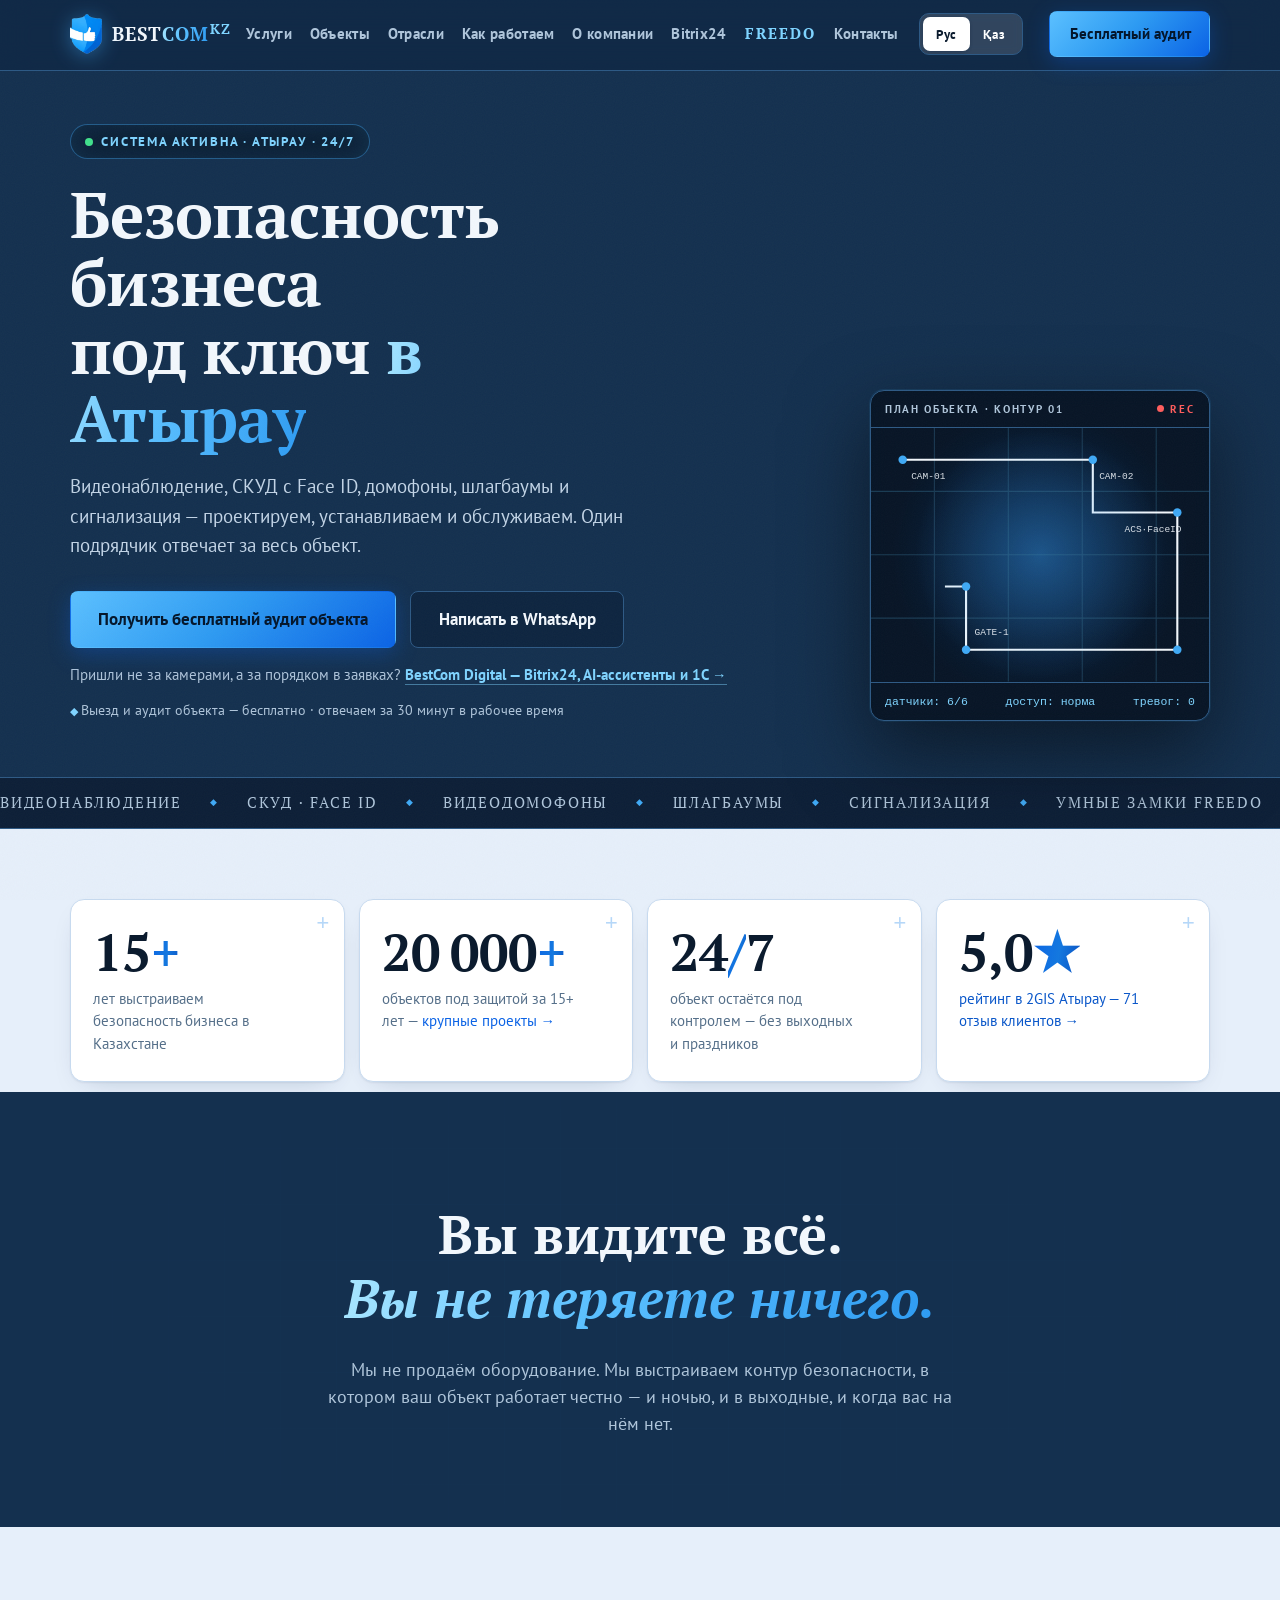
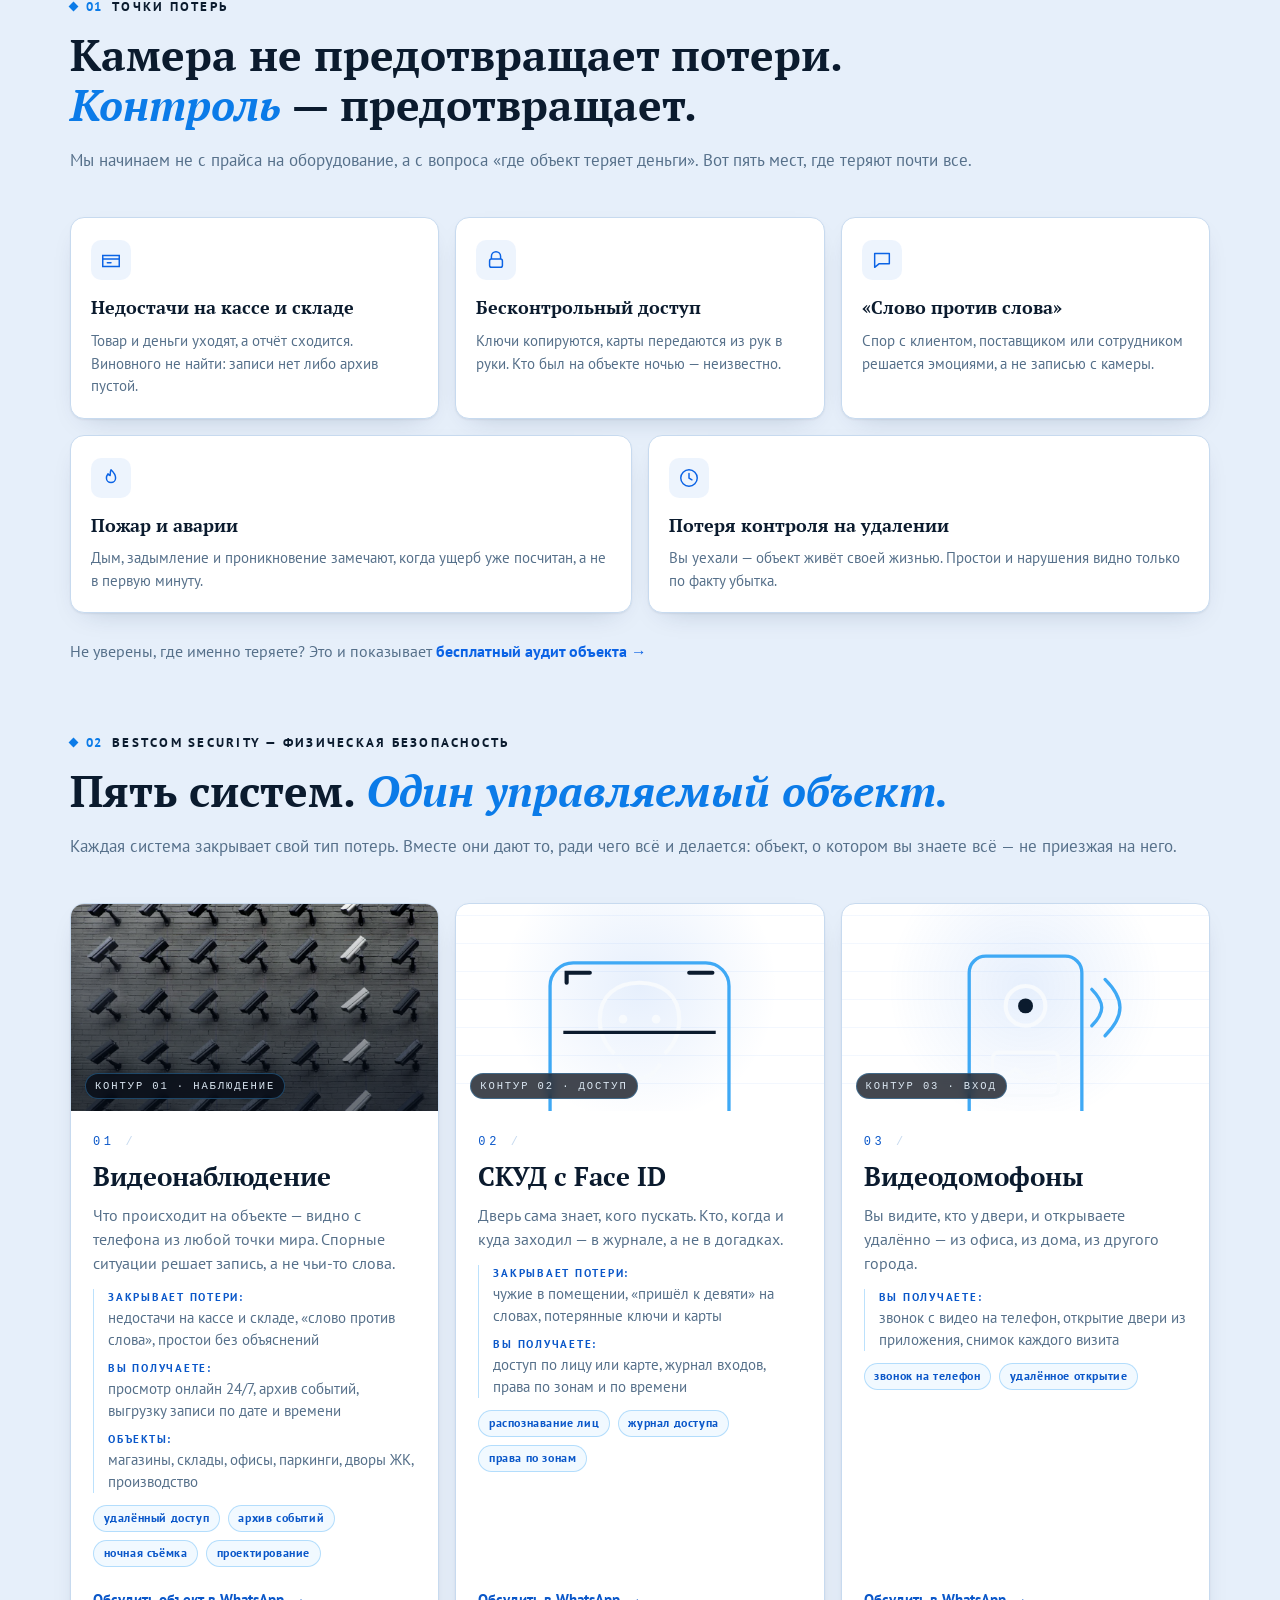
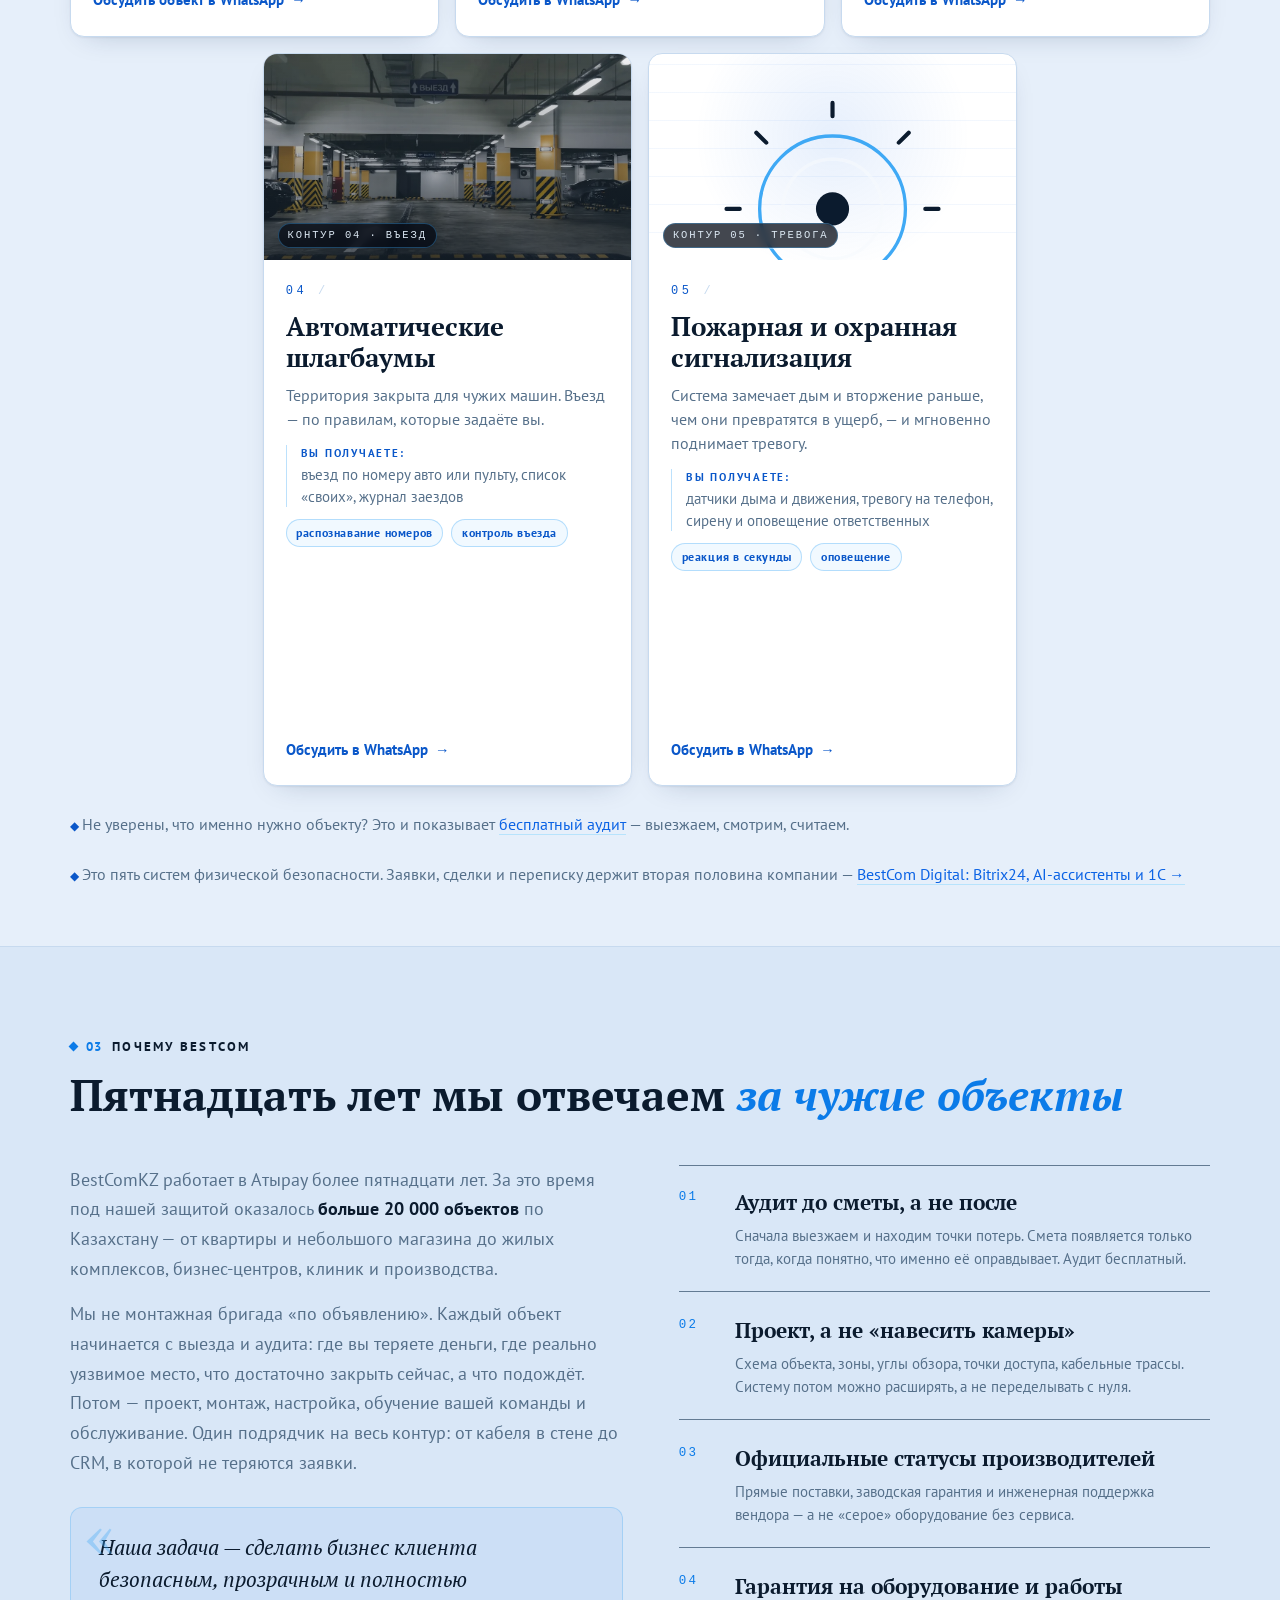
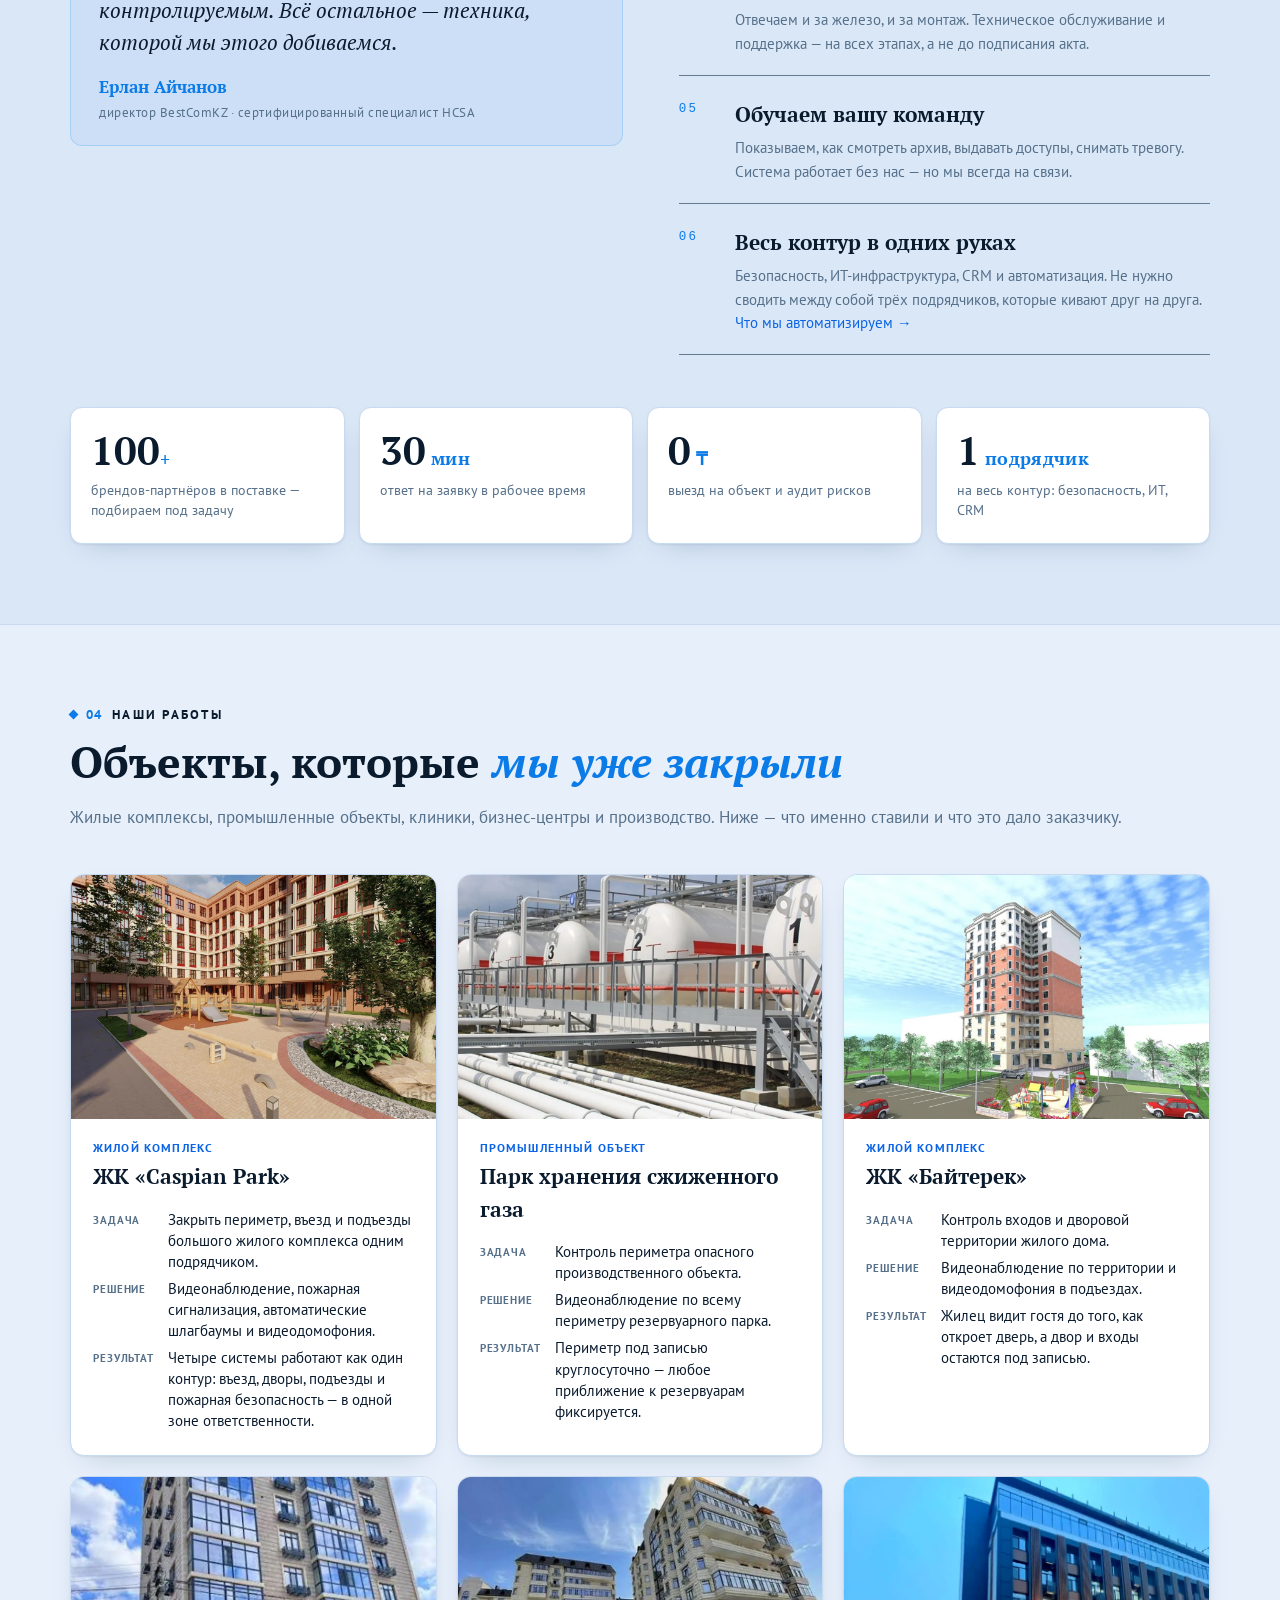
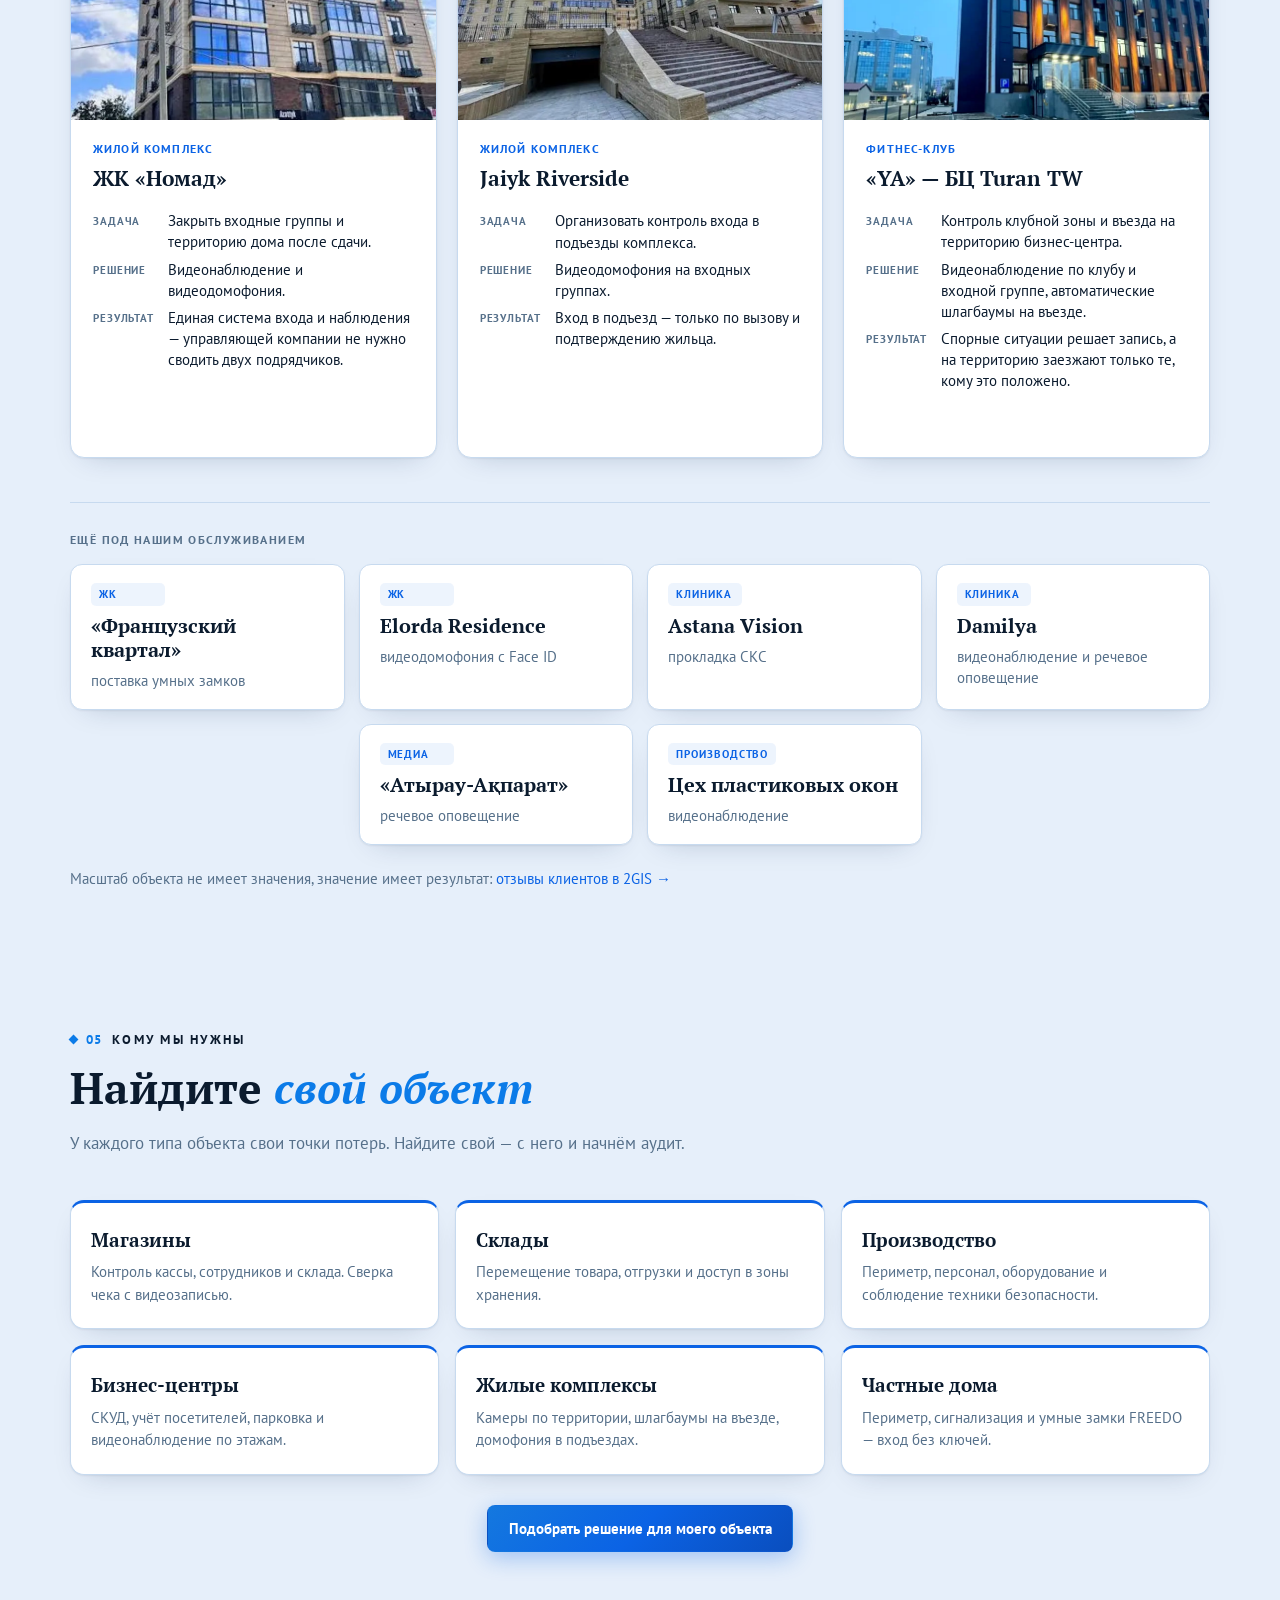
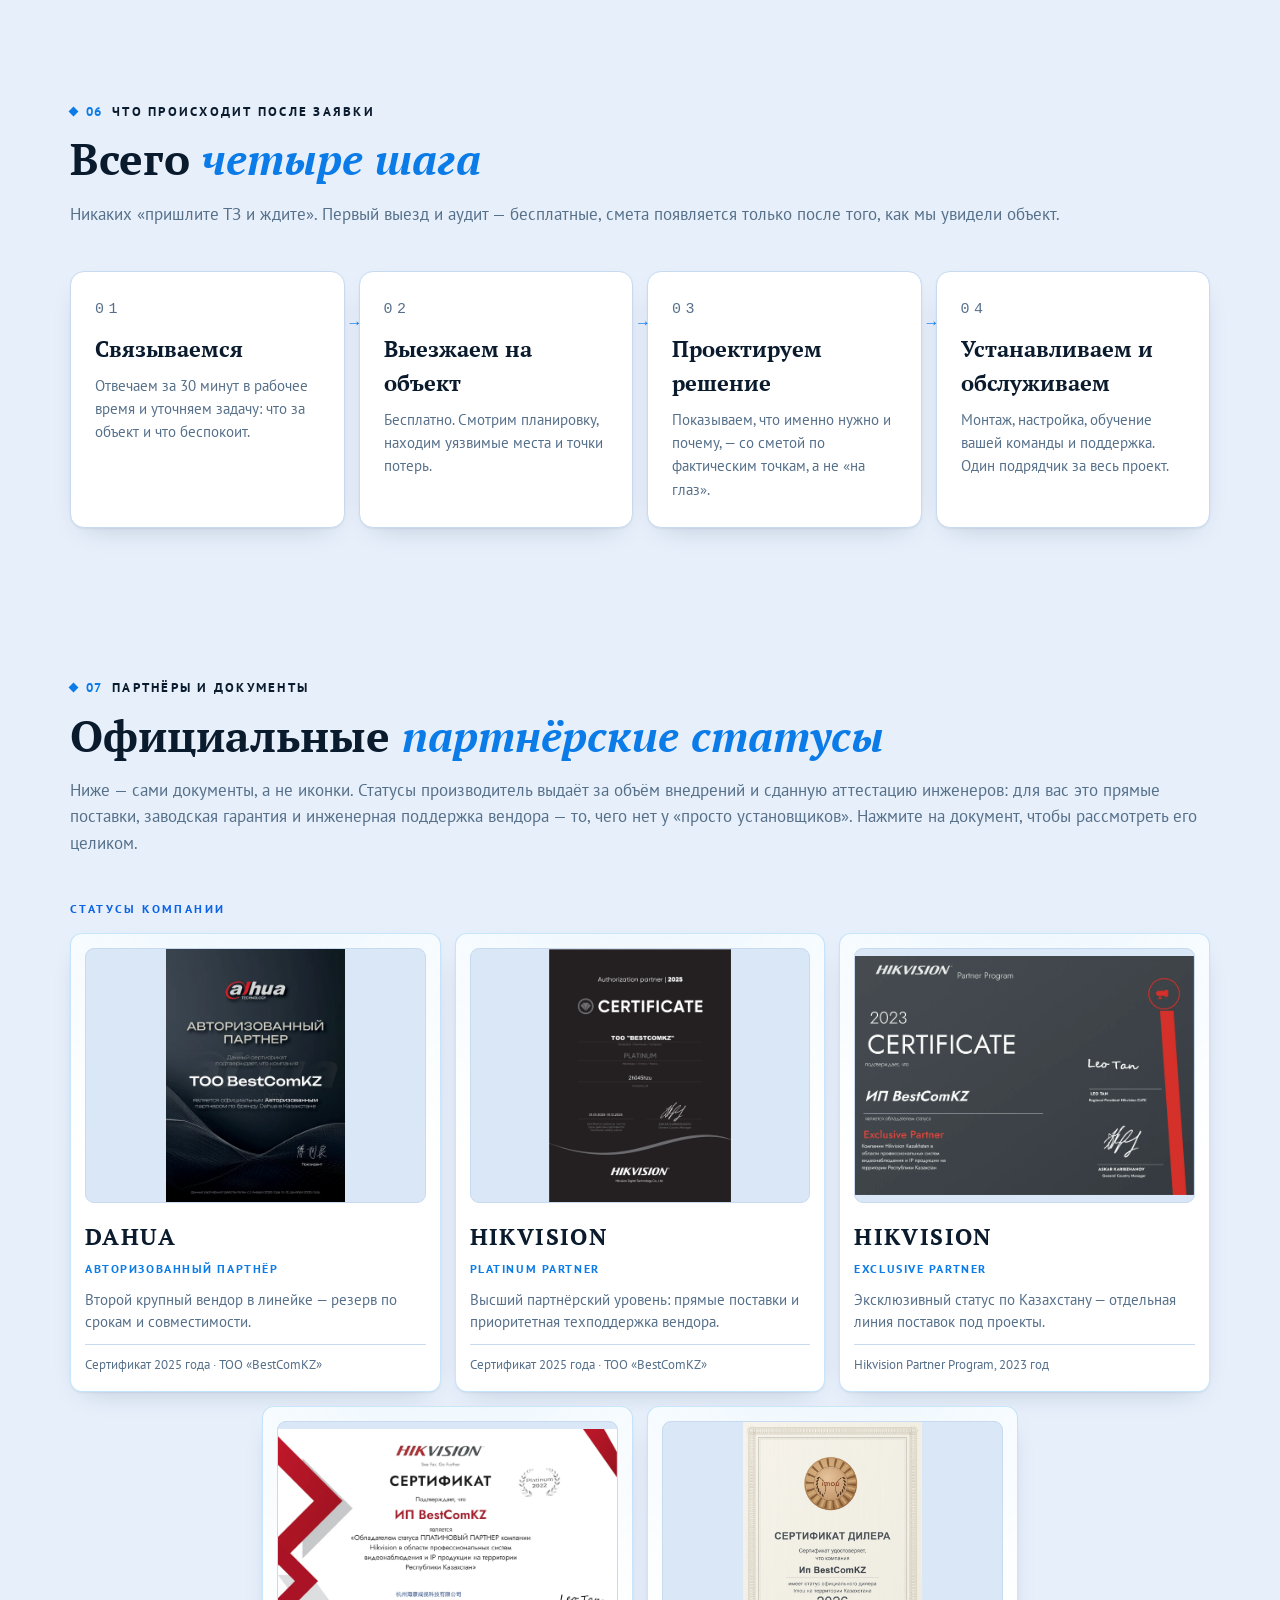
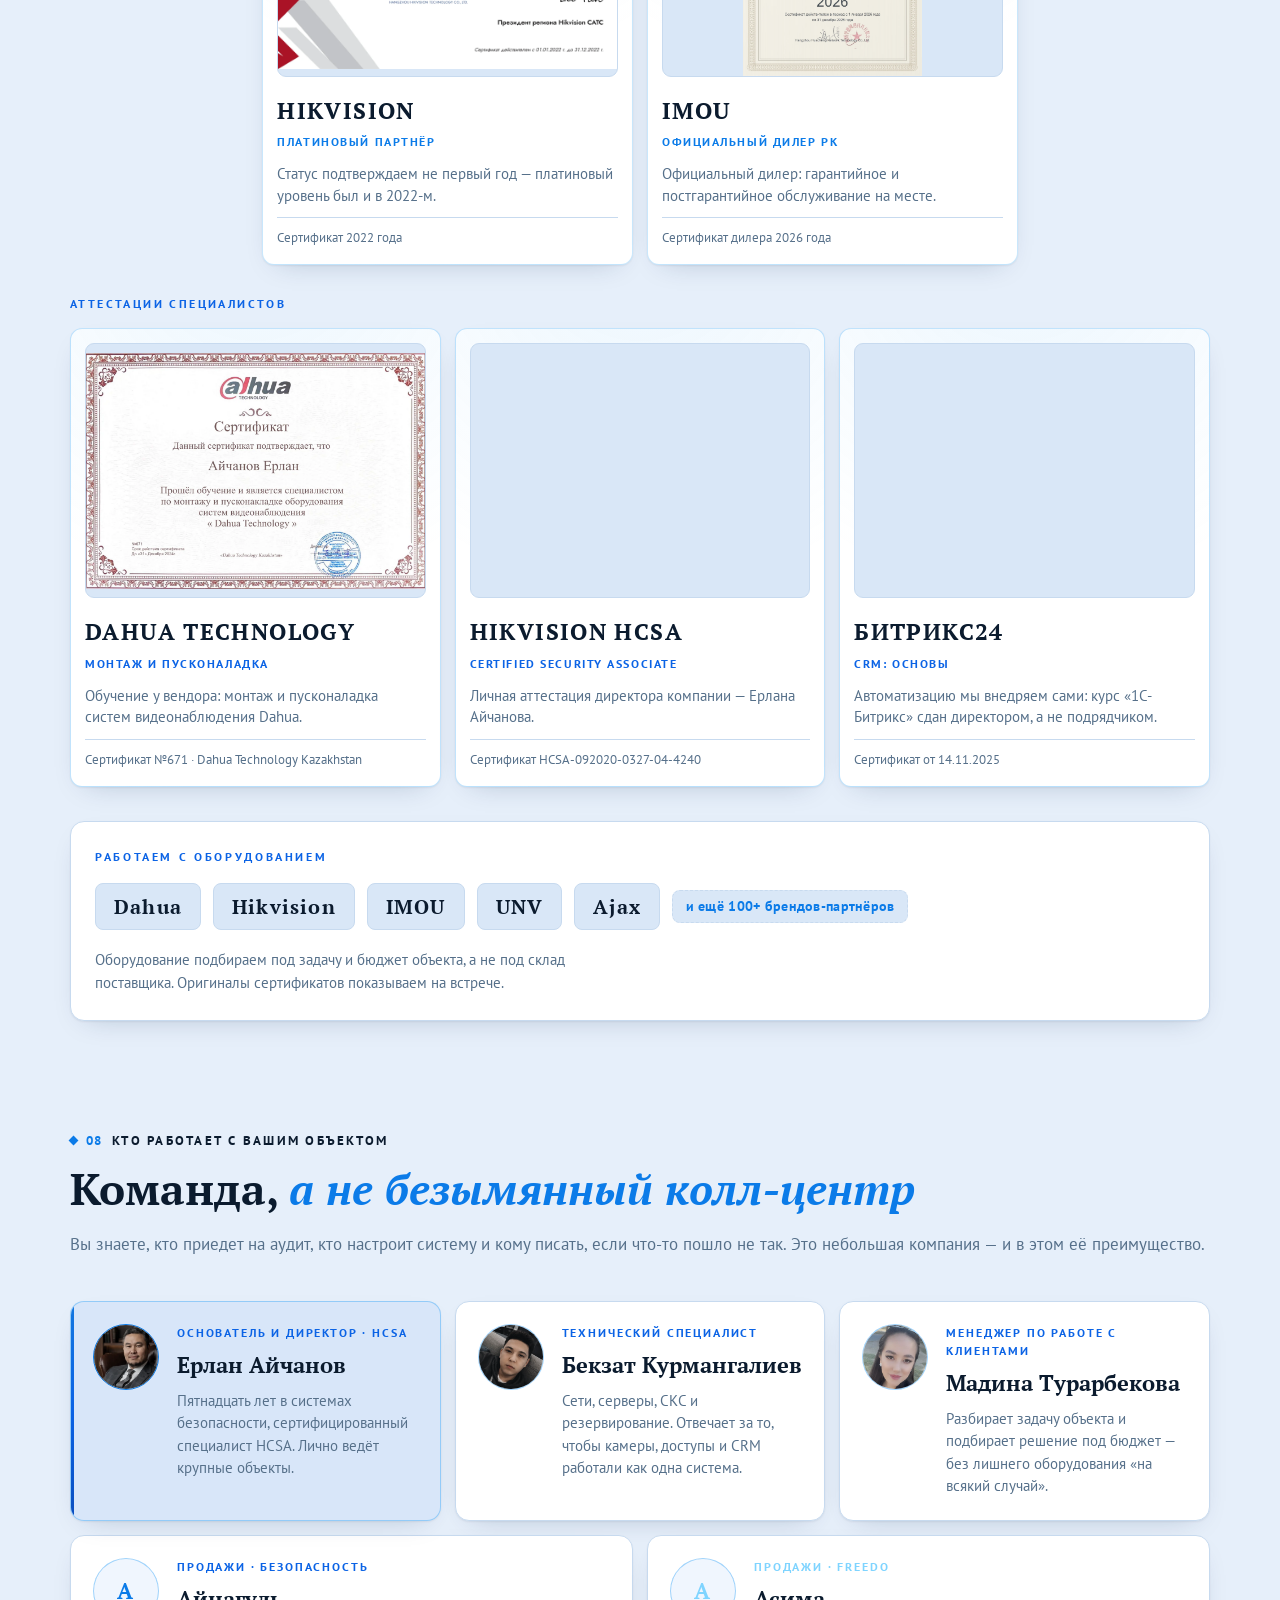
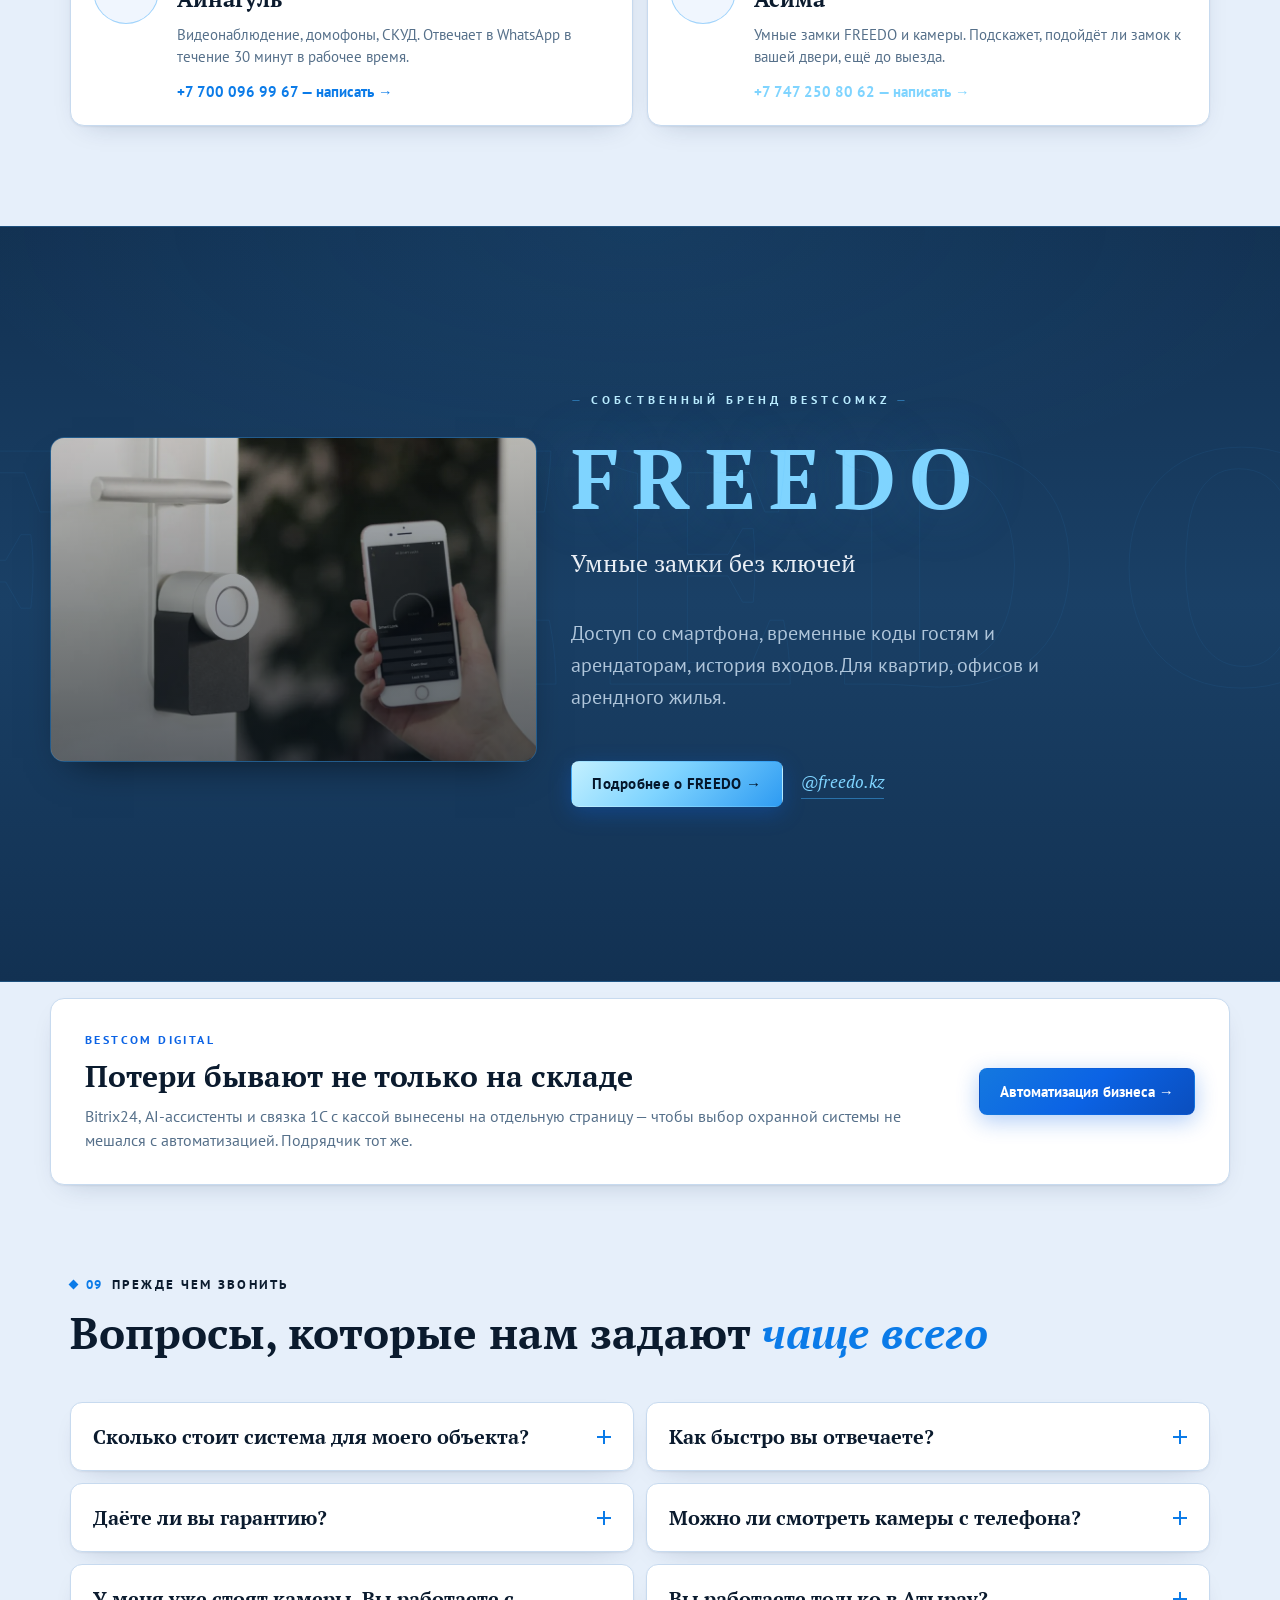
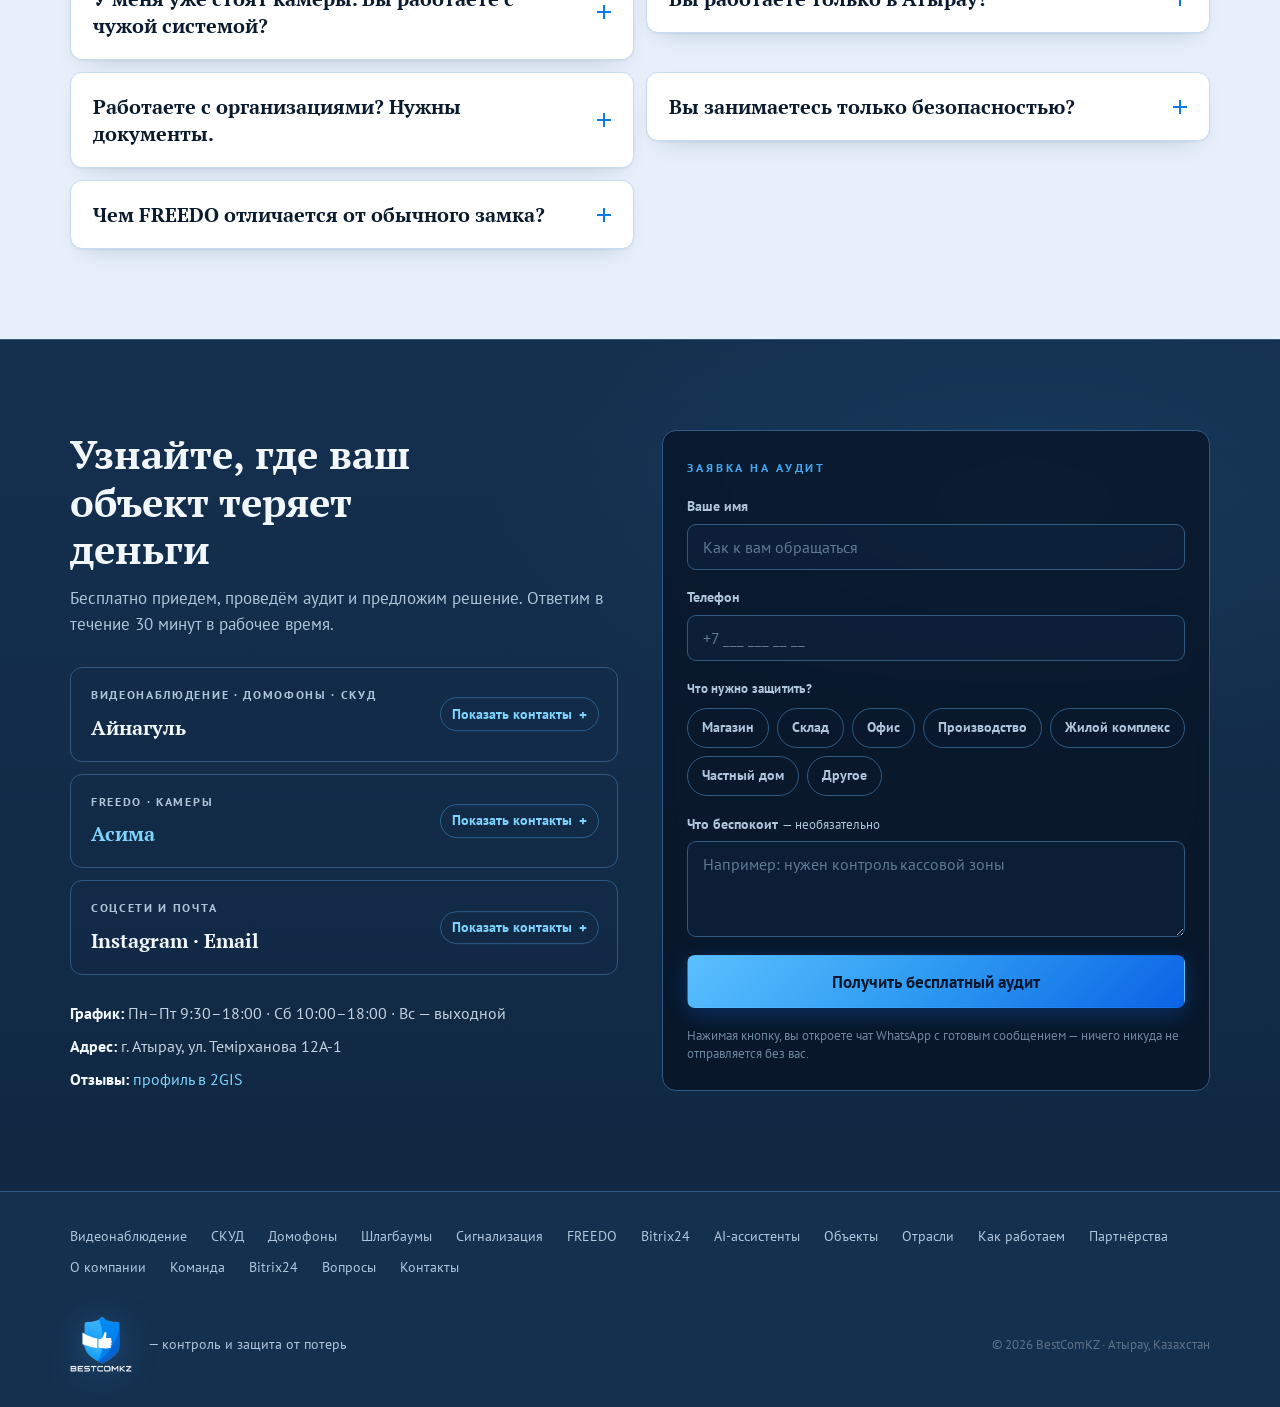
==== index.html @ b2ca424f "Сертификаты: на лэндинге пересобранные документы вместо фотографий Четыре сертификата, снятых в рамк" ====
<!DOCTYPE html>
<html lang="ru">
<head>
  <meta charset="UTF-8">
  <meta name="viewport" content="width=device-width, initial-scale=1.0">
  <title>BestComKZ — контроль и защита от потерь | Охранные системы в Атырау</title>
  <meta name="description" content="Безопасность бизнеса под ключ в Атырау: видеонаблюдение, СКУД с Face ID, домофоны, шлагбаумы, сигнализация и автоматизация. Проектируем, устанавливаем и обслуживаем. Бесплатный выезд и аудит объекта — отвечаем за 30 минут.">
  <link rel="canonical" href="https://www.bestcom.kz/">
  <meta name="theme-color" content="#060F1C" media="(prefers-color-scheme: dark)">
  <meta name="theme-color" content="#F4F7FB">

  <meta property="og:type" content="website">
  <meta property="og:locale" content="ru_RU">
  <meta property="og:site_name" content="BestComKZ">
  <meta property="og:title" content="BestComKZ — контроль и защита от потерь">
  <meta property="og:description" content="Охранные системы и автоматизация в Атырау. 15+ лет, 20 000+ объектов по Казахстану. Бесплатный аудит безопасности объекта.">
  <meta property="og:url" content="https://www.bestcom.kz/">
  <meta property="og:image" content="https://www.bestcom.kz/assets/og-image.jpg">
  <meta name="twitter:card" content="summary_large_image">
  <meta name="twitter:title" content="BestComKZ — контроль и защита от потерь">
  <meta name="twitter:description" content="Охранные системы и автоматизация в Атырау. 15+ лет, 20 000+ объектов по Казахстану.">
  <meta name="twitter:image" content="https://www.bestcom.kz/assets/og-image.jpg">

  <link rel="icon" href="assets/favicon.ico" sizes="48x48">
  <link rel="icon" type="image/png" href="assets/favicon-32.png" sizes="32x32">
  <link rel="apple-touch-icon" href="assets/apple-touch-icon.png">

  <link rel="preconnect" href="https://fonts.googleapis.com">
  <link rel="preconnect" href="https://fonts.gstatic.com" crossorigin>
  <link href="https://fonts.googleapis.com/css2?family=PT+Serif:ital,wght@0,400;0,700;1,400&family=PT+Sans:wght@400;700&display=swap" rel="stylesheet">

  <link rel="stylesheet" href="styles.css?v=20260826-13">

  <script type="application/ld+json">
  {
    "@context": "https://schema.org",
    "@type": "LocalBusiness",
    "name": "BestComKZ",
    "description": "Охранные системы и автоматизация бизнеса: видеонаблюдение, СКУД с Face ID, видеодомофоны, шлагбаумы, сигнализация, умные замки FREEDO, Bitrix24, AI-ассистенты.",
    "url": "https://www.bestcom.kz/",
    "email": "info@bestcom.kz",
    "telephone": "+77000969967",
    "areaServed": { "@type": "Country", "name": "Казахстан" },
    "founder": { "@type": "Person", "name": "Ерлан Айчанов", "jobTitle": "Директор" },
    "image": "https://www.bestcom.kz/assets/og-image.jpg",
    "address": {
      "@type": "PostalAddress",
      "addressLocality": "Атырау",
      "streetAddress": "ул. Темірханова 12А-1",
      "addressCountry": "KZ"
    },
    "openingHoursSpecification": [
      { "@type": "OpeningHoursSpecification", "dayOfWeek": ["Monday","Tuesday","Wednesday","Thursday","Friday"], "opens": "09:30", "closes": "18:00" },
      { "@type": "OpeningHoursSpecification", "dayOfWeek": "Saturday", "opens": "10:00", "closes": "18:00" }
    ],
    "sameAs": [
      "https://www.instagram.com/atyrau_bestcomkz",
      "https://2gis.kz/atyrau/geo/70000001051373711"
    ]
  }
  </script>

  <script type="application/ld+json">
  {
    "@context": "https://schema.org",
    "@type": "FAQPage",
    "mainEntity": [
      { "@type": "Question", "name": "Сколько стоит система для моего объекта?",
        "acceptedAnswer": { "@type": "Answer", "text": "Цена зависит от площади, количества точек и того, есть ли кабельные трассы. Мы начинаем с бесплатного аудита: смотрим объект и считаем смету по фактическим точкам." } },
      { "@type": "Question", "name": "Как быстро вы отвечаете?",
        "acceptedAnswer": { "@type": "Answer", "text": "В течение 30 минут в рабочее время: Пн–Пт 9:30–18:00, Сб 10:00–18:00. Быстрее всего — в WhatsApp." } },
      { "@type": "Question", "name": "Даёте ли вы гарантию?",
        "acceptedAnswer": { "@type": "Answer", "text": "Да, на оборудование и на монтажные работы. Мы официальный партнёр производителей, поэтому гарантия заводская. После сдачи объекта остаётся техническое обслуживание и поддержка." } },
      { "@type": "Question", "name": "Можно ли смотреть камеры с телефона?",
        "acceptedAnswer": { "@type": "Answer", "text": "Да: приложение на смартфоне, просмотр в реальном времени и доступ к архиву из любой точки мира." } },
      { "@type": "Question", "name": "Вы работаете с уже установленной системой?",
        "acceptedAnswer": { "@type": "Answer", "text": "Да. Часто достаточно добавить недостающие точки, заменить регистратор или настроить удалённый доступ. Аудит показывает, что можно оставить." } },
      { "@type": "Question", "name": "Вы работаете только в Атырау?",
        "acceptedAnswer": { "@type": "Answer", "text": "Офис и база — в Атырау. За 15 лет объектов по Казахстану стало больше 20 000; по другим городам проект обсуждается отдельно." } }
    ]
  }
  </script>
</head>
<body>

<!-- ШАПКА -->
<header class="hdr on-dark" id="hdr">
  <div class="hdr__in">
    <a class="brand" href="#top" aria-label="BestComKZ — на главную">
      <!-- Фирменный знак клиента (щит с большим пальцем), вырезан из присланного
           логотипа: белая «рука» сохранена, фон прозрачный. -->
      <img class="brand__mark" src="assets/logo-mark.webp" alt="" width="451" height="560" fetchpriority="high" decoding="async">
      <span class="brand__text">BEST<b>COM</b><i>KZ</i></span>
    </a>
    <nav class="nav" id="nav" aria-label="Основная навигация">
      <a href="#videonablyudenie" data-i="t001">Услуги</a>
      <a href="#obekty" data-i="t002">Объекты</a>
      <a href="#otrasli" data-i="n080">Отрасли</a>
      <a href="#kak-rabotaem" data-i="n081">Как работаем</a>
      <a href="#o-kompanii" data-i="t003">О компании</a>
      <a href="bitrix24.html" data-i="bp06">Bitrix24</a>
      <a href="#freedo" class="nav__freedo" data-i="t005">FREEDO</a>
      <a href="#kontakty" data-i="t006">Контакты</a>
    </nav>
    <div class="lang" role="group" aria-label="Язык сайта / Сайт тілі">
      <button type="button" class="lang__btn is-active" data-lang="ru" lang="ru">Рус</button>
      <button type="button" class="lang__btn" data-lang="kz" lang="kk">Қаз</button>
    </div>
    <a class="btn btn--acc hdr__cta" href="#kontakty" data-cta="audit">
      <span data-i="t000">Бесплатный аудит</span>
    </a>
    <button class="burger" id="burger" data-i-aria="a_menu" aria-label="Открыть меню" aria-expanded="false">
      <span></span><span></span><span></span>
    </button>
  </div>
  <div class="hdr__beam" aria-hidden="true"><i id="beam"></i></div>
</header>

<main id="top">

<!-- HERO -->
<section class="hero on-dark" aria-label="BestComKZ — охранные системы">
  <div class="hero__bg" aria-hidden="true">
    <img src="assets/hero-city.webp" alt="" width="1200" height="800" fetchpriority="high" decoding="async">
    <div class="hero__shade"></div>
    <div class="hero__grid"></div>
  </div>

  <div class="hero__in">
    <div class="hero__copy">
      <p class="chip chip--live rev" data-rev data-i="t007"><i class="dot" aria-hidden="true"></i> Система активна · Атырау · 24/7</p>
      <h1 class="hero__h rev" data-rev data-i="t008">
        <span class="hero__h-l1">Безопасность бизнеса</span>
        <span class="hero__h-l2">под ключ <em>в Атырау</em></span>
      </h1>
      <p class="hero__sub rev" data-rev data-i="t009">Видеонаблюдение, СКУД с Face ID, домофоны, шлагбаумы и сигнализация —
      проектируем, устанавливаем и обслуживаем. Один подрядчик отвечает за весь объект.</p>
      <div class="hero__cta rev" data-rev>
        <a class="btn btn--acc btn--lg" href="#kontakty" data-cta="audit" data-i="t010">Получить бесплатный аудит объекта</a>
        <a class="btn btn--ghost btn--lg" href="https://wa.me/77000969967?text=Здравствуйте! Хочу обсудить безопасность объекта." target="_blank" rel="noopener" data-ch="whatsapp" data-contact="hero" data-i="t011">Написать в WhatsApp</a>
      </div>
      <p class="hero__alt rev" data-rev data-i="bp14">Пришли не за камерами, а за порядком в заявках?
      <a href="bitrix24.html">BestCom Digital — Bitrix24, AI-ассистенты и 1С →</a></p>
      <p class="hero__note rev" data-rev data-i="t012">Выезд и аудит объекта — бесплатно · отвечаем за 30 минут в рабочее время</p>
    </div>

    <!-- HUD: план объекта -->
    <div class="hero__hud rev" data-rev aria-hidden="true">
      <div class="hud">
        <div class="hud__bar"><span data-i="t013">ПЛАН ОБЪЕКТА · КОНТУР 01</span><span class="hud__rec" data-i="t014"><i></i>REC</span></div>
        <svg viewBox="0 0 320 240" class="hud__svg">
          <defs>
            <radialGradient id="sweep" cx="50%" cy="50%" r="50%">
              <stop offset="0%" stop-color="#3FA9F5" stop-opacity=".35"/>
              <stop offset="100%" stop-color="#3FA9F5" stop-opacity="0"/>
            </radialGradient>
          </defs>
          <g stroke="#20455f" stroke-width="1" opacity=".8">
            <path d="M0 60h320M0 120h320M0 180h320M60 0v240M130 0v240M200 0v240M270 0v240" />
          </g>
          <path class="hud__perimeter" d="M30 30h180v50h80v130H90v-60H30Z" fill="none" stroke="currentColor" stroke-width="2" stroke-dasharray="720" />
          <g class="hud__sweepwrap"><circle cx="160" cy="120" r="118" fill="url(#sweep)"/></g>
          <g class="hud__sensors" fill="#3FA9F5">
            <circle cx="30" cy="30" r="4"/><circle cx="210" cy="30" r="4"/>
            <circle cx="290" cy="80" r="4"/><circle cx="290" cy="210" r="4"/>
            <circle cx="90" cy="210" r="4"/><circle cx="90" cy="150" r="4"/>
          </g>
          <g fill="currentColor" font-size="9" font-family="Consolas,monospace" opacity=".9">
            <text x="38" y="48">CAM-01</text><text x="216" y="48">CAM-02</text>
            <text x="240" y="98">ACS·FaceID</text><text x="98" y="196">GATE-1</text>
          </g>
        </svg>
        <div class="hud__foot"><span data-i="t015">датчики: 6/6</span><span data-i="t016">доступ: норма</span><span data-i="t017">тревог: 0</span></div>
      </div>
    </div>
  </div>

  <div class="ticker" aria-hidden="true">
    <div class="ticker__track">
      <span data-i="t018">Видеонаблюдение</span><i>◆</i><span data-i="t019">СКУД · Face ID</span><i>◆</i><span data-i="t020">Видеодомофоны</span><i>◆</i><span data-i="t021">Шлагбаумы</span><i>◆</i><span data-i="t022">Сигнализация</span><i>◆</i><span data-i="t023">Умные замки FREEDO</span><i>◆</i><span data-i="t024">Bitrix24</span><i>◆</i><span data-i="t025">AI-ассистенты</span><i>◆</i>
      <span data-i="t026">Видеонаблюдение</span><i>◆</i><span data-i="t027">СКУД · Face ID</span><i>◆</i><span data-i="t028">Видеодомофоны</span><i>◆</i><span data-i="t029">Шлагбаумы</span><i>◆</i><span data-i="t030">Сигнализация</span><i>◆</i><span data-i="t031">Умные замки FREEDO</span><i>◆</i><span data-i="t032">Bitrix24</span><i>◆</i><span data-i="t033">AI-ассистенты</span><i>◆</i>
    </div>
  </div>
</section>

<!-- ЦИФРЫ -->
<section class="stats" aria-label="BestComKZ в цифрах">
  <div class="wrap stats__grid">
    <div class="stat rev" data-rev>
      <p class="stat__n"><span data-count="15">15</span><b>+</b></p>
      <p class="stat__t" data-i="t034">лет выстраиваем безопасность бизнеса в Казахстане</p>
    </div>
    <div class="stat rev" data-rev>
      <p class="stat__n"><span data-count="20000">20 000</span><b>+</b></p>
      <p class="stat__t" data-i="t035">объектов под защитой за 15+ лет — <a href="#obekty">крупные проекты →</a></p>
    </div>
    <div class="stat rev" data-rev>
      <p class="stat__n">24<b>/</b>7</p>
      <p class="stat__t" data-i="t036">объект остаётся под контролем — без выходных и праздников</p>
    </div>
    <a class="stat stat--link rev" data-rev href="https://2gis.kz/atyrau/geo/70000001051373711" target="_blank" rel="noopener">
      <p class="stat__n">5,0<b>★</b></p>
      <p class="stat__t" data-i="t037">рейтинг в 2GIS Атырау — 71 отзыв клиентов →</p>
    </a>
  </div>
</section>

<!-- МАНИФЕСТ -->
<section class="manifesto on-dark">
  <div class="wrap">
    <p class="manifesto__t rev" data-rev data-i="t038">Вы видите всё.<br>
    <em>Вы не теряете ничего.</em></p>
    <p class="manifesto__s rev" data-rev data-i="t039">Мы не продаём оборудование. Мы выстраиваем контур безопасности,
    в котором ваш объект работает честно — и ночью, и в выходные, и когда вас на нём нет.</p>
  </div>
</section>

<!-- ПРОБЛЕМА: ГДЕ БИЗНЕС ТЕРЯЕТ ДЕНЬГИ -->
<section class="loss" id="poteri" aria-label="Где бизнес теряет деньги">
  <div class="wrap">
    <header class="sechead rev" data-rev>
      <p class="sechead__k"><i class="sechead__n">01</i><span data-i="n001">Точки потерь</span></p>
      <h2 class="sechead__h" data-i="n002">Камера не предотвращает потери.<br><em>Контроль</em> — предотвращает.</h2>
      <p class="sechead__s" data-i="n003">Мы начинаем не с прайса на оборудование, а с вопроса «где объект теряет деньги».
      Вот пять мест, где теряют почти все.</p>
    </header>
    <ul class="loss__grid">
      <li class="loss__i rev" data-rev>
        <span class="loss__ic" aria-hidden="true"><svg viewBox="0 0 24 24"><path d="M3 7h18v12H3z" fill="none" stroke="currentColor" stroke-width="1.6"/><path d="M3 11h18M8 15h4" stroke="currentColor" stroke-width="1.6" stroke-linecap="round"/></svg></span>
        <h3 data-i="n004">Недостачи на кассе и складе</h3>
        <p data-i="n005">Товар и деньги уходят, а отчёт сходится. Виновного не найти: записи нет либо архив пустой.</p>
      </li>
      <li class="loss__i rev" data-rev>
        <span class="loss__ic" aria-hidden="true"><svg viewBox="0 0 24 24"><path d="M7 11V8a5 5 0 0 1 10 0v3" fill="none" stroke="currentColor" stroke-width="1.6"/><rect x="5" y="11" width="14" height="9" rx="2" fill="none" stroke="currentColor" stroke-width="1.6"/></svg></span>
        <h3 data-i="n006">Бесконтрольный доступ</h3>
        <p data-i="n007">Ключи копируются, карты передаются из рук в руки. Кто был на объекте ночью — неизвестно.</p>
      </li>
      <li class="loss__i rev" data-rev>
        <span class="loss__ic" aria-hidden="true"><svg viewBox="0 0 24 24"><path d="M4 5h16v11H9l-5 4z" fill="none" stroke="currentColor" stroke-width="1.6" stroke-linejoin="round"/></svg></span>
        <h3 data-i="n008">«Слово против слова»</h3>
        <p data-i="n009">Спор с клиентом, поставщиком или сотрудником решается эмоциями, а не записью с камеры.</p>
      </li>
      <li class="loss__i rev" data-rev>
        <span class="loss__ic" aria-hidden="true"><svg viewBox="0 0 24 24"><path d="M12 3s5 4.6 5 9a5 5 0 0 1-10 0c0-1.8.9-3.4 1.8-4.6.6 1 1.3 1.6 2.2 1.9C11.3 7.6 11 5.3 12 3Z" fill="none" stroke="currentColor" stroke-width="1.6" stroke-linejoin="round"/></svg></span>
        <h3 data-i="n010">Пожар и аварии</h3>
        <p data-i="n011">Дым, задымление и проникновение замечают, когда ущерб уже посчитан, а не в первую минуту.</p>
      </li>
      <li class="loss__i rev" data-rev>
        <span class="loss__ic" aria-hidden="true"><svg viewBox="0 0 24 24"><circle cx="12" cy="12" r="9" fill="none" stroke="currentColor" stroke-width="1.6"/><path d="M12 7v5l3.2 2" stroke="currentColor" stroke-width="1.6" fill="none" stroke-linecap="round"/></svg></span>
        <h3 data-i="n012">Потеря контроля на удалении</h3>
        <p data-i="n013">Вы уехали — объект живёт своей жизнью. Простои и нарушения видно только по факту убытка.</p>
      </li>
    </ul>
    <p class="loss__cta rev" data-rev data-i="n014">Не уверены, где именно теряете? Это и показывает
    <a href="#kontakty" data-cta="audit">бесплатный аудит объекта →</a></p>
  </div>
</section>

<!-- УСЛУГИ: ФИЗИЧЕСКИЙ КОНТУР -->
<section class="svc" aria-label="Направления">
  <div class="wrap">
    <header class="sechead rev" data-rev>
      <p class="sechead__k"><i class="sechead__n">02</i><span data-i="t040">BestCom Security — физическая безопасность</span></p>
      <h2 class="sechead__h" data-i="t041">Пять систем. <em>Один управляемый объект.</em></h2>
      <p class="sechead__s" data-i="t042">Каждая система закрывает свой тип потерь. Вместе они дают то, ради чего всё и делается:
      объект, о котором вы знаете всё — не приезжая на него.</p>
    </header>

    <div class="svc__grid">

      <!-- 1. Видеонаблюдение -->
      <article class="card card--photo rev" data-rev id="videonablyudenie">
        <figure class="card__media card__media--ph">
          <img src="assets/cam-wall.webp" alt="Видеонаблюдение: камеры на фасаде объекта" data-i-alt="a_cam" width="1000" height="672" loading="lazy" decoding="async">
          <figcaption class="card__badge" data-i="t043">Контур 01 · наблюдение</figcaption>
        </figure>
        <div class="card__body">
          <p class="card__num">01</p>
          <h3 class="card__h" data-i="t044">Видеонаблюдение</h3>
          <p class="card__t" data-i="t045">Что происходит на объекте — видно с телефона из любой точки мира.
          Спорные ситуации решает запись, а не чьи-то слова.</p>
          <ul class="card__spec">
            <li data-i="t046"><b>Закрывает потери:</b> недостачи на кассе и складе, «слово против слова», простои без объяснений</li>
            <li data-i="t047"><b>Вы получаете:</b> просмотр онлайн 24/7, архив событий, выгрузку записи по дате и времени</li>
            <li data-i="t048"><b>Объекты:</b> магазины, склады, офисы, паркинги, дворы ЖК, производство</li>
          </ul>
          <p class="card__tags" data-i="t049"><span>удалённый доступ</span><span>архив событий</span><span>ночная съёмка</span><span>проектирование</span></p>
          <a class="card__cta" href="https://wa.me/77000969967?text=Здравствуйте! Интересует видеонаблюдение для объекта." target="_blank" rel="noopener" data-i="t050">Обсудить объект в WhatsApp</a>
        </div>
      </article>

      <!-- 2. СКУД -->
      <article class="card rev" data-rev id="skud-face-id">
        <figure class="card__media card__media--dev">
          <div class="device" aria-hidden="true">
          <svg viewBox="0 0 160 160">
            <rect x="26" y="18" width="108" height="124" rx="14" fill="none" stroke="#3FA9F5" stroke-width="2"/>
            <path d="M56 52c0-14 10-22 24-22s24 8 24 22c0 10-4 16-8 20m-32 0c-4-4-8-10-8-20" fill="none" stroke="#F7FAFD" stroke-width="2.5" stroke-linecap="round"/>
            <path d="M68 80c3 5 8 8 12 8s9-3 12-8" fill="none" stroke="#F7FAFD" stroke-width="2.5" stroke-linecap="round"/>
            <circle cx="70" cy="52" r="2.6" fill="#F7FAFD"/><circle cx="90" cy="52" r="2.6" fill="#F7FAFD"/>
            <path d="M36 30v-6h14M124 24h-14M36 130v6h14M124 136h-14" stroke="currentColor" stroke-width="2.5" fill="none" stroke-linecap="round"/>
            <line class="device__scan" x1="34" y1="60" x2="126" y2="60" stroke="currentColor" stroke-width="2"/>
            <text x="80" y="126" text-anchor="middle" fill="#3FA9F5" font-size="10" font-family="Consolas,monospace">ACCESS · GRANTED</text>
          </svg>
        </div>
          <figcaption class="card__badge" data-i="s02b">Контур 02 · доступ</figcaption>
        </figure>
        <div class="card__body">
          <p class="card__num">02</p>
          <h3 class="card__h" data-i="t051">СКУД с Face&nbsp;ID</h3>
          <p class="card__t" data-i="t052">Дверь сама знает, кого пускать. Кто, когда и куда заходил — в журнале, а не в догадках.</p>
          <ul class="card__spec">
            <li data-i="t053"><b>Закрывает потери:</b> чужие в помещении, «пришёл к девяти» на словах, потерянные ключи и карты</li>
            <li data-i="t054"><b>Вы получаете:</b> доступ по лицу или карте, журнал входов, права по зонам и по времени</li>
          </ul>
          <p class="card__tags" data-i="t055"><span>распознавание лиц</span><span>журнал доступа</span><span>права по зонам</span></p>
          <a class="card__cta" href="https://wa.me/77000969967?text=Здравствуйте! Интересует СКУД с Face ID." target="_blank" rel="noopener" data-i="t056">Обсудить в WhatsApp</a>
        </div>
      </article>

      <!-- 3. Видеодомофоны -->
      <article class="card rev" data-rev id="videodomofony">
        <figure class="card__media card__media--dev">
          <div class="device" aria-hidden="true">
          <svg viewBox="0 0 160 160">
            <rect x="46" y="14" width="68" height="132" rx="10" fill="none" stroke="#3FA9F5" stroke-width="2"/>
            <circle cx="80" cy="44" r="12" fill="none" stroke="#F7FAFD" stroke-width="2.5"/>
            <circle cx="80" cy="44" r="4.5" fill="currentColor"/>
            <rect x="60" y="72" width="40" height="26" rx="4" fill="none" stroke="#F7FAFD" stroke-width="2"/>
            <path d="M60 92l14-10 10 7 8-5 8 6" fill="none" stroke="#F7FAFD" stroke-width="2" stroke-linecap="round"/>
            <circle cx="80" cy="122" r="8" fill="none" stroke="currentColor" stroke-width="2.5"/>
            <path class="device__wave" d="M120 34c8 8 8 14 0 22M128 28c12 12 12 22 0 34" stroke="#3FA9F5" stroke-width="2" fill="none" stroke-linecap="round"/>
          </svg>
        </div>
          <figcaption class="card__badge" data-i="s03b">Контур 03 · вход</figcaption>
        </figure>
        <div class="card__body">
          <p class="card__num">03</p>
          <h3 class="card__h" data-i="t057">Видеодомофоны</h3>
          <p class="card__t" data-i="t058">Вы видите, кто у двери, и открываете удалённо — из офиса, из дома, из другого города.</p>
          <ul class="card__spec">
            <li data-i="t059"><b>Вы получаете:</b> звонок с видео на телефон, открытие двери из приложения, снимок каждого визита</li>
          </ul>
          <p class="card__tags" data-i="t060"><span>звонок на телефон</span><span>удалённое открытие</span></p>
          <a class="card__cta" href="https://wa.me/77000969967?text=Здравствуйте! Интересуют видеодомофоны." target="_blank" rel="noopener" data-i="t061">Обсудить в WhatsApp</a>
        </div>
      </article>

      <!-- 4. Шлагбаумы -->
      <article class="card card--photo rev" data-rev id="shlagbaumy">
        <figure class="card__media card__media--ph">
          <img src="assets/parking.webp" alt="Контроль въезда: автоматический шлагбаум на паркинге" data-i-alt="a_gate" width="1000" height="669" loading="lazy" decoding="async">
          <figcaption class="card__badge" data-i="t062">Контур 04 · въезд</figcaption>
        </figure>
        <div class="card__body">
          <p class="card__num">04</p>
          <h3 class="card__h" data-i="t063">Автоматические шлагбаумы</h3>
          <p class="card__t" data-i="t064">Территория закрыта для чужих машин. Въезд — по правилам, которые задаёте вы.</p>
          <ul class="card__spec">
            <li data-i="t065"><b>Вы получаете:</b> въезд по номеру авто или пульту, список «своих», журнал заездов</li>
          </ul>
          <p class="card__tags" data-i="t066"><span>распознавание номеров</span><span>контроль въезда</span></p>
          <a class="card__cta" href="https://wa.me/77000969967?text=Здравствуйте! Интересует автоматический шлагбаум." target="_blank" rel="noopener" data-i="t067">Обсудить в WhatsApp</a>
        </div>
      </article>

      <!-- 5. Сигнализация -->
      <article class="card rev" data-rev id="signalizaciya">
        <figure class="card__media card__media--dev">
          <div class="device" aria-hidden="true">
          <svg viewBox="0 0 160 160">
            <circle cx="80" cy="76" r="44" fill="none" stroke="#3FA9F5" stroke-width="2"/>
            <circle cx="80" cy="76" r="30" fill="none" stroke="#F7FAFD" stroke-width="2" opacity=".6"/>
            <circle class="device__pulse" cx="80" cy="76" r="10" fill="currentColor"/>
            <path d="M80 20v-8M136 76h8M24 76h-8M120 36l6-6M40 36l-6-6" stroke="currentColor" stroke-width="2.5" stroke-linecap="round"/>
            <text x="80" y="140" text-anchor="middle" fill="#3FA9F5" font-size="10" font-family="Consolas,monospace">SMOKE · MOTION · ALARM</text>
          </svg>
        </div>
          <figcaption class="card__badge" data-i="s05b">Контур 05 · тревога</figcaption>
        </figure>
        <div class="card__body">
          <p class="card__num">05</p>
          <h3 class="card__h" data-i="t068">Пожарная и охранная сигнализация</h3>
          <p class="card__t" data-i="t069">Система замечает дым и вторжение раньше, чем они превратятся в ущерб, — и мгновенно поднимает тревогу.</p>
          <ul class="card__spec">
            <li data-i="t070"><b>Вы получаете:</b> датчики дыма и движения, тревогу на телефон, сирену и оповещение ответственных</li>
          </ul>
          <p class="card__tags" data-i="t071"><span>реакция в секунды</span><span>оповещение</span></p>
          <a class="card__cta" href="https://wa.me/77000969967?text=Здравствуйте! Интересует пожарная / охранная сигнализация." target="_blank" rel="noopener" data-i="t072">Обсудить в WhatsApp</a>
        </div>
      </article>

    </div>

    <p class="svc__foot rev" data-rev data-i="t073">Не уверены, что именно нужно объекту? Это и показывает
    <a href="#kontakty">бесплатный аудит</a> — выезжаем, смотрим, считаем.</p>
    <p class="svc__foot rev" data-rev data-i="bp15">Это пять систем физической безопасности. Заявки, сделки и переписку
    держит вторая половина компании — <a href="bitrix24.html">BestCom Digital: Bitrix24, AI-ассистенты и 1С →</a></p>
  </div>
</section>

<!-- О КОМПАНИИ -->
<section class="about" id="o-kompanii" aria-label="О компании BestComKZ">
  <div class="wrap">
    <header class="sechead rev" data-rev>
      <p class="sechead__k"><i class="sechead__n">03</i><span data-i="t115">Почему BestCom</span></p>
      <h2 class="sechead__h" data-i="t116">Пятнадцать лет мы отвечаем <em>за чужие объекты</em></h2>
    </header>

    <div class="about__grid">
      <div class="about__lead rev" data-rev>
        <p data-i="t117">BestComKZ работает в Атырау более пятнадцати лет. За это время под нашей защитой
        оказалось <b>больше 20 000 объектов</b> по Казахстану — от квартиры и небольшого магазина
        до жилых комплексов, бизнес-центров, клиник и производства.</p>
        <p data-i="t118">Мы не монтажная бригада «по объявлению». Каждый объект начинается с выезда и аудита:
        где вы теряете деньги, где реально уязвимое место, что достаточно закрыть сейчас, а что
        подождёт. Потом — проект, монтаж, настройка, обучение вашей команды и обслуживание.
        Один подрядчик на весь контур: от кабеля в стене до CRM, в которой не теряются заявки.</p>

        <figure class="quote">
          <blockquote data-i="t119">Наша задача — сделать бизнес клиента безопасным, прозрачным и полностью
          контролируемым. Всё остальное — техника, которой мы этого добиваемся.</blockquote>
          <figcaption data-i="t120">
            <span class="quote__name">Ерлан Айчанов</span>
            <span class="quote__role">директор BestComKZ · сертифицированный специалист HCSA</span>
          </figcaption>
        </figure>
      </div>

      <ol class="about__facts rev" data-rev>
        <li>
          <h3 data-i="t121">Аудит до сметы, а не после</h3>
          <p data-i="t122">Сначала выезжаем и находим точки потерь. Смета появляется только тогда, когда понятно,
          что именно её оправдывает. Аудит бесплатный.</p>
        </li>
        <li>
          <h3 data-i="t123">Проект, а не «навесить камеры»</h3>
          <p data-i="t124">Схема объекта, зоны, углы обзора, точки доступа, кабельные трассы. Систему потом можно
          расширять, а не переделывать с нуля.</p>
        </li>
        <li>
          <h3 data-i="t125">Официальные статусы производителей</h3>
          <p data-i="t126">Прямые поставки, заводская гарантия и инженерная поддержка вендора — а не «серое»
          оборудование без сервиса.</p>
        </li>
        <li>
          <h3 data-i="t127">Гарантия на оборудование и работы</h3>
          <p data-i="t128">Отвечаем и за железо, и за монтаж. Техническое обслуживание и поддержка — на всех
          этапах, а не до подписания акта.</p>
        </li>
        <li>
          <h3 data-i="t129">Обучаем вашу команду</h3>
          <p data-i="t130">Показываем, как смотреть архив, выдавать доступы, снимать тревогу. Система работает
          без нас — но мы всегда на связи.</p>
        </li>
        <li>
          <h3 data-i="t131">Весь контур в одних руках</h3>
          <p data-i="t132">Безопасность, ИТ-инфраструктура, CRM и автоматизация. Не нужно сводить между собой
          трёх подрядчиков, которые кивают друг на друга.
          <a href="bitrix24.html">Что мы автоматизируем →</a></p>
        </li>
      </ol>
    </div>

    <div class="about__strip rev" data-rev>
      <div class="astat"><p class="astat__n">100<b>+</b></p><p class="astat__t" data-i="t133">брендов-партнёров в поставке — подбираем под задачу</p></div>
      <div class="astat"><p class="astat__n">30<b> мин</b></p><p class="astat__t" data-i="t134">ответ на заявку в рабочее время</p></div>
      <div class="astat"><p class="astat__n">0<b> ₸</b></p><p class="astat__t" data-i="t135">выезд на объект и аудит рисков</p></div>
      <div class="astat"><p class="astat__n">1<b> подрядчик</b></p><p class="astat__t" data-i="t136">на весь контур: безопасность, ИТ, CRM</p></div>
    </div>
  </div>
</section>

<!-- ОБЪЕКТЫ -->
<section class="cases" id="obekty" aria-label="Объекты под защитой">
  <div class="wrap">
    <header class="sechead rev" data-rev>
      <p class="sechead__k"><i class="sechead__n">04</i><span data-i="t074">Наши работы</span></p>
      <h2 class="sechead__h" data-i="t075">Объекты, которые <em>мы уже закрыли</em></h2>
      <p class="sechead__s" data-i="n015">Жилые комплексы, промышленные объекты, клиники, бизнес-центры и производство.
      Ниже — что именно ставили и что это дало заказчику.</p>
    </header>

    <div class="cases__grid">
      <article class="case rev" data-rev>
        <figure class="case__ph"><img src="assets/case-caspian.webp" alt="ЖК Caspian Park в Атырау — комплекс систем безопасности от BestComKZ" width="1200" height="800" loading="lazy" decoding="async"></figure>
        <div class="case__body">
          <p class="case__kind" data-i="c01k">Жилой комплекс</p>
          <h3 class="case__name" data-i="c01n">ЖК «Caspian Park»</h3>
          <dl class="case__dl">
            <dt data-i="n020">Задача</dt><dd data-i="c01t">Закрыть периметр, въезд и подъезды большого жилого комплекса одним подрядчиком.</dd>
            <dt data-i="n021">Решение</dt><dd data-i="c01s">Видеонаблюдение, пожарная сигнализация, автоматические шлагбаумы и видеодомофония.</dd>
            <dt data-i="n022">Результат</dt><dd data-i="c01r">Четыре системы работают как один контур: въезд, дворы, подъезды и пожарная безопасность — в одной зоне ответственности.</dd>
          </dl>
        </div>
      </article>
      <article class="case rev" data-rev>
        <figure class="case__ph"><img src="assets/case-gaspark.webp" alt="Парк хранения сжиженного газа — видеонаблюдение по периметру, BestComKZ" width="1200" height="800" loading="lazy" decoding="async"></figure>
        <div class="case__body">
          <p class="case__kind" data-i="c02k">Промышленный объект</p>
          <h3 class="case__name" data-i="c02n">Парк хранения сжиженного газа</h3>
          <dl class="case__dl">
            <dt data-i="n020">Задача</dt><dd data-i="c02t">Контроль периметра опасного производственного объекта.</dd>
            <dt data-i="n021">Решение</dt><dd data-i="c02s">Видеонаблюдение по всему периметру резервуарного парка.</dd>
            <dt data-i="n022">Результат</dt><dd data-i="c02r">Периметр под записью круглосуточно — любое приближение к резервуарам фиксируется.</dd>
          </dl>
        </div>
      </article>
      <article class="case rev" data-rev>
        <figure class="case__ph"><img src="assets/case-baiterek.webp" alt="ЖК «Байтерек» в Атырау — видеонаблюдение и видеодомофония от BestComKZ" width="1200" height="800" loading="lazy" decoding="async"></figure>
        <div class="case__body">
          <p class="case__kind" data-i="c03k">Жилой комплекс</p>
          <h3 class="case__name" data-i="c03n">ЖК «Байтерек»</h3>
          <dl class="case__dl">
            <dt data-i="n020">Задача</dt><dd data-i="c03t">Контроль входов и дворовой территории жилого дома.</dd>
            <dt data-i="n021">Решение</dt><dd data-i="c03s">Видеонаблюдение по территории и видеодомофония в подъездах.</dd>
            <dt data-i="n022">Результат</dt><dd data-i="c03r">Жилец видит гостя до того, как откроет дверь, а двор и входы остаются под записью.</dd>
          </dl>
        </div>
      </article>
      <article class="case rev" data-rev>
        <figure class="case__ph"><img src="assets/case-nomad.webp" alt="ЖК «Номад» в Атырау — видеонаблюдение и видеодомофония от BestComKZ" width="1200" height="800" loading="lazy" decoding="async"></figure>
        <div class="case__body">
          <p class="case__kind" data-i="c04k">Жилой комплекс</p>
          <h3 class="case__name" data-i="c04n">ЖК «Номад»</h3>
          <dl class="case__dl">
            <dt data-i="n020">Задача</dt><dd data-i="c04t">Закрыть входные группы и территорию дома после сдачи.</dd>
            <dt data-i="n021">Решение</dt><dd data-i="c04s">Видеонаблюдение и видеодомофония.</dd>
            <dt data-i="n022">Результат</dt><dd data-i="c04r">Единая система входа и наблюдения — управляющей компании не нужно сводить двух подрядчиков.</dd>
          </dl>
        </div>
      </article>
      <article class="case rev" data-rev>
        <figure class="case__ph"><img src="assets/case-jaiyk.webp" alt="ЖК Jaiyk Riverside в Атырау — видеодомофония от BestComKZ" width="1200" height="800" loading="lazy" decoding="async"></figure>
        <div class="case__body">
          <p class="case__kind" data-i="c05k">Жилой комплекс</p>
          <h3 class="case__name" data-i="c05n">Jaiyk Riverside</h3>
          <dl class="case__dl">
            <dt data-i="n020">Задача</dt><dd data-i="c05t">Организовать контроль входа в подъезды комплекса.</dd>
            <dt data-i="n021">Решение</dt><dd data-i="c05s">Видеодомофония на входных группах.</dd>
            <dt data-i="n022">Результат</dt><dd data-i="c05r">Вход в подъезд — только по вызову и подтверждению жильца.</dd>
          </dl>
        </div>
      </article>
            <article class="case rev" data-rev>
        <figure class="case__ph"><img src="assets/case-ya.webp" alt="Бизнес-центр Turan TW в Атырау — фитнес-клуб «YA» под видеонаблюдением BestComKZ" width="738" height="492" loading="lazy" decoding="async"></figure>
        <div class="case__body">
          <p class="case__kind" data-i="c07k">Фитнес-клуб</p>
          <h3 class="case__name" data-i="c07n">«YA» — БЦ Turan TW</h3>
          <dl class="case__dl">
            <dt data-i="n020">Задача</dt><dd data-i="c07t">Контроль клубной зоны и въезда на территорию бизнес-центра.</dd>
            <dt data-i="n021">Решение</dt><dd data-i="c07s">Видеонаблюдение по клубу и входной группе, автоматические шлагбаумы на въезде.</dd>
            <dt data-i="n022">Результат</dt><dd data-i="c07r">Спорные ситуации решает запись, а на территорию заезжают только те, кому это положено.</dd>
          </dl>
        </div>
      </article>
    </div>

    <div class="cases__more rev" data-rev>
      <p class="cases__more-k" data-i="n016">Ещё под нашим обслуживанием</p>
      <ul class="cases__list">
        <li><i data-i="n018a">ЖК</i><span data-i="n018b">«Французский квартал»</span><em data-i="n018c">поставка умных замков</em></li>
        <li><i data-i="n019a">ЖК</i><span data-i="n019b">Elorda Residence</span><em data-i="n019c">видеодомофония с Face ID</em></li>
        <li><i data-i="n023a">Клиника</i><span data-i="n023b">Astana Vision</span><em data-i="n023c">прокладка СКС</em></li>
        <li><i data-i="n024a">Клиника</i><span data-i="n024b">Damilya</span><em data-i="n024c">видеонаблюдение и речевое оповещение</em></li>
        <li><i data-i="n025a">Медиа</i><span data-i="n025b">«Атырау-Ақпарат»</span><em data-i="n025c">речевое оповещение</em></li>
        <li><i data-i="n026a">Производство</i><span data-i="n026b">Цех пластиковых окон</span><em data-i="n026c">видеонаблюдение</em></li>
      </ul>
      <p class="cases__note" data-i="t084">Масштаб объекта не имеет значения, значение имеет результат:
      <a href="https://2gis.kz/atyrau/geo/70000001051373711" target="_blank" rel="noopener" data-ch="2gis" data-contact="company">отзывы клиентов в 2GIS →</a></p>
    </div>
  </div>
</section>

<!-- ОТРАСЛИ -->
<section class="ind" id="otrasli" aria-label="Кому мы нужны">
  <div class="wrap">
    <header class="sechead rev" data-rev>
      <p class="sechead__k"><i class="sechead__n">05</i><span data-i="n030">Кому мы нужны</span></p>
      <h2 class="sechead__h" data-i="n031">Найдите <em>свой объект</em></h2>
      <p class="sechead__s" data-i="n032">У каждого типа объекта свои точки потерь. Найдите свой — с него и начнём аудит.</p>
    </header>
    <ul class="ind__grid">
      <li class="ind__i rev" data-rev><h3 data-i="n033">Магазины</h3><p data-i="n034">Контроль кассы, сотрудников и склада. Сверка чека с видеозаписью.</p></li>
      <li class="ind__i rev" data-rev><h3 data-i="n035">Склады</h3><p data-i="n036">Перемещение товара, отгрузки и доступ в зоны хранения.</p></li>
      <li class="ind__i rev" data-rev><h3 data-i="n037">Производство</h3><p data-i="n038">Периметр, персонал, оборудование и соблюдение техники безопасности.</p></li>
      <li class="ind__i rev" data-rev><h3 data-i="n039">Бизнес-центры</h3><p data-i="n040">СКУД, учёт посетителей, парковка и видеонаблюдение по этажам.</p></li>
      <li class="ind__i rev" data-rev><h3 data-i="n041">Жилые комплексы</h3><p data-i="n042">Камеры по территории, шлагбаумы на въезде, домофония в подъездах.</p></li>
      <li class="ind__i rev" data-rev><h3 data-i="n043">Частные дома</h3><p data-i="n044">Периметр, сигнализация и умные замки FREEDO — вход без ключей.</p></li>
    </ul>
    <p class="ind__cta rev" data-rev>
      <a class="btn btn--acc" href="#kontakty" data-cta="audit" data-i="n045">Подобрать решение для моего объекта</a>
    </p>
  </div>
</section>

<!-- ПРОЦЕСС -->
<section class="proc" id="kak-rabotaem" aria-label="Что происходит после заявки">
  <div class="wrap">
    <header class="sechead rev" data-rev>
      <p class="sechead__k"><i class="sechead__n">06</i><span data-i="t191">Что происходит после заявки</span></p>
      <h2 class="sechead__h" data-i="t192">Всего <em>четыре шага</em></h2>
      <p class="sechead__s" data-i="n060">Никаких «пришлите ТЗ и ждите». Первый выезд и аудит — бесплатные,
      смета появляется только после того, как мы увидели объект.</p>
    </header>
    <ol class="proc__steps proc__steps--4">
      <li class="rev" data-rev>
        <p class="proc__n">01</p>
        <h3 data-i="t193">Связываемся</h3>
        <p data-i="t194">Отвечаем за 30 минут в рабочее время и уточняем задачу: что за объект и что беспокоит.</p>
      </li>
      <li class="rev" data-rev>
        <p class="proc__n">02</p>
        <h3 data-i="n061">Выезжаем на объект</h3>
        <p data-i="n062">Бесплатно. Смотрим планировку, находим уязвимые места и точки потерь.</p>
      </li>
      <li class="rev" data-rev>
        <p class="proc__n">03</p>
        <h3 data-i="t195">Проектируем решение</h3>
        <p data-i="t196">Показываем, что именно нужно и почему, — со сметой по фактическим точкам, а не «на глаз».</p>
      </li>
      <li class="rev" data-rev>
        <p class="proc__n">04</p>
        <h3 data-i="t197">Устанавливаем и обслуживаем</h3>
        <p data-i="t198">Монтаж, настройка, обучение вашей команды и поддержка. Один подрядчик за весь проект.</p>
      </li>
    </ol>
  </div>
</section>

<!-- ПАРТНЁРСТВА И СЕРТИФИКАТЫ -->
<section class="certs" id="partnery" aria-label="Сертификаты и партнёрства">
  <div class="wrap">
    <header class="sechead rev" data-rev>
      <p class="sechead__k"><i class="sechead__n">07</i><span data-i="t085">Партнёры и документы</span></p>
      <h2 class="sechead__h" data-i="t086">Официальные <em>партнёрские статусы</em></h2>
      <p class="sechead__s" data-i="t087">Ниже — сами документы, а не иконки. Статусы производитель выдаёт
      за объём внедрений и сданную аттестацию инженеров: для вас это прямые поставки,
      заводская гарантия и инженерная поддержка вендора — то, чего нет у «просто установщиков».
      Нажмите на документ, чтобы рассмотреть его целиком.</p>
    </header>

    <div class="certs__group rev" data-rev>
      <p class="certs__gk" data-i="c000">Статусы компании</p>
      <div class="certs__grid">
<button class="cert rev" type="button" data-rev data-cert="assets/cert-dahua-partner.webp" data-cert-cap="Dahua Technology · авторизованный партнёр в Казахстане · сертификат 2025 года" data-cert-cap-kz="Dahua Technology · Қазақстандағы уәкілетті серіктес · 2025 жылғы сертификат">
        <span class="cert__shot">
          <img src="assets/cert-dahua-partner.webp" data-i-alt="c104" width="848" height="1200" loading="lazy" decoding="async" alt="Сертификат Dahua Technology: ТОО «BestComKZ» — авторизованный партнёр в Казахстане, 2025 год">
          <span class="cert__zoom" aria-hidden="true">
            <svg viewBox="0 0 24 24" width="18" height="18"><circle cx="11" cy="11" r="6.5" fill="none" stroke="currentColor" stroke-width="2"/><path d="M15.8 15.8 21 21M11 8.4v5.2M8.4 11h5.2" stroke="currentColor" stroke-width="2" stroke-linecap="round"/></svg>
          </span>
        </span>
        <span class="cert__brand" data-i="t097">Dahua</span>
        <span class="cert__grade" data-i="t098">Авторизованный партнёр</span>
        <span class="cert__t" data-i="t099">Второй крупный вендор в линейке — резерв по срокам и совместимости.</span>
        <span class="cert__meta" data-i="c007">Сертификат 2025 года · ТОО «BestComKZ»</span>
      </button>
      <button class="cert rev" type="button" data-rev data-cert="assets/cert-hikvision-platinum.webp" data-cert-cap="Hikvision · Platinum Partner · сертификат 2025 года" data-cert-cap-kz="Hikvision · Platinum Partner · 2025 жылғы сертификат">
        <span class="cert__shot">
          <img src="assets/cert-hikvision-platinum.webp" data-i-alt="c101" width="860" height="1200" loading="lazy" decoding="async" alt="Сертификат Hikvision Platinum Partner на 2025 год, выданный ТОО «BestComKZ»">
          <span class="cert__zoom" aria-hidden="true">
            <svg viewBox="0 0 24 24" width="18" height="18"><circle cx="11" cy="11" r="6.5" fill="none" stroke="currentColor" stroke-width="2"/><path d="M15.8 15.8 21 21M11 8.4v5.2M8.4 11h5.2" stroke="currentColor" stroke-width="2" stroke-linecap="round"/></svg>
          </span>
        </span>
        <span class="cert__brand" data-i="t088">Hikvision</span>
        <span class="cert__grade" data-i="t089">Platinum Partner</span>
        <span class="cert__t" data-i="t090">Высший партнёрский уровень: прямые поставки и приоритетная техподдержка вендора.</span>
        <span class="cert__meta" data-i="c001">Сертификат 2025 года · ТОО «BestComKZ»</span>
      </button>
      <button class="cert rev" type="button" data-rev data-cert="assets/cert-hikvision-exclusive.webp" data-cert-cap="Hikvision · Exclusive Partner Kazakhstan · сертификат 2023 года" data-cert-cap-kz="Hikvision · Exclusive Partner Kazakhstan · 2023 жылғы сертификат">
        <span class="cert__shot">
          <img src="assets/cert-hikvision-exclusive.webp" data-i-alt="c102" width="1600" height="1131" loading="lazy" decoding="async" alt="Сертификат Hikvision Partner Program: статус Exclusive Partner, 2023 год">
          <span class="cert__zoom" aria-hidden="true">
            <svg viewBox="0 0 24 24" width="18" height="18"><circle cx="11" cy="11" r="6.5" fill="none" stroke="currentColor" stroke-width="2"/><path d="M15.8 15.8 21 21M11 8.4v5.2M8.4 11h5.2" stroke="currentColor" stroke-width="2" stroke-linecap="round"/></svg>
          </span>
        </span>
        <span class="cert__brand" data-i="t091">Hikvision</span>
        <span class="cert__grade" data-i="t092">Exclusive Partner</span>
        <span class="cert__t" data-i="t093">Эксклюзивный статус по Казахстану — отдельная линия поставок под проекты.</span>
        <span class="cert__meta" data-i="c002">Hikvision Partner Program, 2023 год</span>
      </button>
      <button class="cert rev" type="button" data-rev data-cert="assets/cert-hikvision-platinum-2022.webp" data-cert-cap="Hikvision · Платиновый партнёр · сертификат 2022 года" data-cert-cap-kz="Hikvision · Платиналық серіктес · 2022 жылғы сертификат">
        <span class="cert__shot">
          <img src="assets/cert-hikvision-platinum-2022.webp" data-i-alt="c103" width="1600" height="1131" loading="lazy" decoding="async" alt="Сертификат Hikvision «Платиновый партнёр» 2022 года">
          <span class="cert__zoom" aria-hidden="true">
            <svg viewBox="0 0 24 24" width="18" height="18"><circle cx="11" cy="11" r="6.5" fill="none" stroke="currentColor" stroke-width="2"/><path d="M15.8 15.8 21 21M11 8.4v5.2M8.4 11h5.2" stroke="currentColor" stroke-width="2" stroke-linecap="round"/></svg>
          </span>
        </span>
        <span class="cert__brand" data-i="c003">Hikvision</span>
        <span class="cert__grade" data-i="c004">Платиновый партнёр</span>
        <span class="cert__t" data-i="c005">Статус подтверждаем не первый год — платиновый уровень был и в 2022-м.</span>
        <span class="cert__meta" data-i="c006">Сертификат 2022 года</span>
      </button>
            <button class="cert rev" type="button" data-rev data-cert="assets/cert-imou-dealer.webp" data-cert-cap="IMOU · официальный дилер в Казахстане · сертификат 2026 года" data-cert-cap-kz="IMOU · Қазақстандағы ресми дилер · 2026 жылғы сертификат">
        <span class="cert__shot">
          <img src="assets/cert-imou-dealer.webp" data-i-alt="c105" width="1200" height="1697" loading="lazy" decoding="async" alt="Сертификат дилера IMOU на территории Казахстана, 2026 год">
          <span class="cert__zoom" aria-hidden="true">
            <svg viewBox="0 0 24 24" width="18" height="18"><circle cx="11" cy="11" r="6.5" fill="none" stroke="currentColor" stroke-width="2"/><path d="M15.8 15.8 21 21M11 8.4v5.2M8.4 11h5.2" stroke="currentColor" stroke-width="2" stroke-linecap="round"/></svg>
          </span>
        </span>
        <span class="cert__brand" data-i="t094">IMOU</span>
        <span class="cert__grade" data-i="t095">Официальный дилер РК</span>
        <span class="cert__t" data-i="t096">Официальный дилер: гарантийное и постгарантийное обслуживание на месте.</span>
        <span class="cert__meta" data-i="c008">Сертификат дилера 2026 года</span>
      </button>
      </div>
    </div>

    <div class="certs__group rev" data-rev>
      <p class="certs__gk" data-i="c018">Аттестации специалистов</p>
      <div class="certs__grid certs__grid--3">
<button class="cert cert--person rev" type="button" data-rev data-cert="assets/cert-dahua-training.webp" data-cert-cap="Dahua Technology Kazakhstan · обучение по монтажу и пусконаладке · Ерлан Айчанов" data-cert-cap-kz="Dahua Technology Kazakhstan · монтаж және іске қосу бойынша оқыту · Ерлан Айчанов">
        <span class="cert__shot">
          <img src="assets/cert-dahua-training.webp" data-i-alt="c107" width="1200" height="838" loading="lazy" decoding="async" alt="Сертификат Dahua Technology Kazakhstan о прохождении обучения Ерланом Айчановым">
          <span class="cert__zoom" aria-hidden="true">
            <svg viewBox="0 0 24 24" width="18" height="18"><circle cx="11" cy="11" r="6.5" fill="none" stroke="currentColor" stroke-width="2"/><path d="M15.8 15.8 21 21M11 8.4v5.2M8.4 11h5.2" stroke="currentColor" stroke-width="2" stroke-linecap="round"/></svg>
          </span>
        </span>
        <span class="cert__brand" data-i="c010">Dahua Technology</span>
        <span class="cert__grade" data-i="c011">Монтаж и пусконаладка</span>
        <span class="cert__t" data-i="c012">Обучение у вендора: монтаж и пусконаладка систем видеонаблюдения Dahua.</span>
        <span class="cert__meta" data-i="c013">Сертификат №671 · Dahua Technology Kazakhstan</span>
      </button>
      <button class="cert cert--person rev" type="button" data-rev data-cert="assets/cert-hcsa.webp" data-cert-cap="Hikvision Certified Security Associate · Ерлан Айчанов" data-cert-cap-kz="Hikvision Certified Security Associate · Ерлан Айчанов">
        <span class="cert__shot">
          <img src="assets/cert-hcsa.webp" data-i-alt="c106" width="1600" height="1131" loading="lazy" decoding="async" alt="Сертификат Hikvision Certified Security Associate на имя Ерлана Айчанова">
          <span class="cert__zoom" aria-hidden="true">
            <svg viewBox="0 0 24 24" width="18" height="18"><circle cx="11" cy="11" r="6.5" fill="none" stroke="currentColor" stroke-width="2"/><path d="M15.8 15.8 21 21M11 8.4v5.2M8.4 11h5.2" stroke="currentColor" stroke-width="2" stroke-linecap="round"/></svg>
          </span>
        </span>
        <span class="cert__brand" data-i="t103">Hikvision HCSA</span>
        <span class="cert__grade" data-i="t104">Certified Security Associate</span>
        <span class="cert__t" data-i="t105">Личная аттестация директора компании — Ерлана Айчанова.</span>
        <span class="cert__meta" data-i="c009">Сертификат HCSA-092020-0327-04-4240</span>
      </button>
            <button class="cert cert--person rev" type="button" data-rev data-cert="assets/cert-bitrix24.webp" data-cert-cap="Битрикс24.CRM: Основы · Ерлан Айчанов · 14 ноября 2025 года" data-cert-cap-kz="«Битрикс24.CRM: Основы» · Ерлан Айчанов · 2025 жылғы 14 қараша">
        <span class="cert__shot">
          <img src="assets/cert-bitrix24.webp" data-i-alt="c108" width="848" height="1200" loading="lazy" decoding="async" alt="Сертификат «Битрикс24.CRM: Основы» на имя Ерлана Айчанова, ноябрь 2025 года">
          <span class="cert__zoom" aria-hidden="true">
            <svg viewBox="0 0 24 24" width="18" height="18"><circle cx="11" cy="11" r="6.5" fill="none" stroke="currentColor" stroke-width="2"/><path d="M15.8 15.8 21 21M11 8.4v5.2M8.4 11h5.2" stroke="currentColor" stroke-width="2" stroke-linecap="round"/></svg>
          </span>
        </span>
        <span class="cert__brand" data-i="c014">Битрикс24</span>
        <span class="cert__grade" data-i="c015">CRM: Основы</span>
        <span class="cert__t" data-i="c016">Автоматизацию мы внедряем сами: курс «1С-Битрикс» сдан директором, а не подрядчиком.</span>
        <span class="cert__meta" data-i="c017">Сертификат от 14.11.2025</span>
      </button>
      </div>
    </div>

    <div class="brands rev" data-rev>
      <p class="brands__k" data-i="t106">Работаем с оборудованием</p>
      <ul class="brands__list">
        <li data-i="t108">Dahua</li><li data-i="t107">Hikvision</li><li data-i="t109">IMOU</li><li data-i="t110">UNV</li><li data-i="t111">Ajax</li>
        <li class="brands__more" data-i="t113">и ещё 100+ брендов-партнёров</li>
      </ul>
      <p class="brands__note" data-i="t114">Оборудование подбираем под задачу и бюджет объекта, а не под склад поставщика.
      Оригиналы сертификатов показываем на встрече.</p>
    </div>
  </div>
</section>


<!-- КОМАНДА -->
<section class="team" id="komanda" aria-label="Команда BestComKZ">
  <div class="wrap">
    <header class="sechead rev" data-rev>
      <p class="sechead__k"><i class="sechead__n">08</i><span data-i="t137">Кто работает с вашим объектом</span></p>
      <h2 class="sechead__h" data-i="t138">Команда, <em>а не безымянный колл-центр</em></h2>
      <p class="sechead__s" data-i="t139">Вы знаете, кто приедет на аудит, кто настроит систему и кому писать,
      если что-то пошло не так. Это небольшая компания — и в этом её преимущество.</p>
    </header>

    <!-- Фото сотрудников взяты с действующего сайта bestcom.kz (/media/team/person/),
         перекадрированы под круглый аватар. У Айнагуль и Асимы фото нет —
         там монограммы, разметка та же.
         TBD: подтвердить у Ерлана написание имён (с сайта: Bekzat Qurmangalyiev,
         Аиина Кадирбаева) и должности. -->
    <div class="team__grid">
      <article class="member member--lead rev" data-rev>
        <div class="member__ph"><img src="assets/team-erlan.webp" alt="Ерлан Айчанов — директор BestComKZ" width="440" height="440" loading="lazy" decoding="async"></div>
        <div class="member__body">
          <p class="member__role" data-i="t140">Основатель и директор · HCSA</p>
          <h3 class="member__name" data-i="t141">Ерлан Айчанов</h3>
          <p class="member__t" data-i="t142">Пятнадцать лет в системах безопасности, сертифицированный
          специалист HCSA. Лично ведёт крупные объекты.</p>
        </div>
      </article>
      <article class="member rev" data-rev>
        <div class="member__ph"><img src="assets/team-bekzat.webp" alt="Бекзат Курмангалиев — технический специалист BestComKZ" width="440" height="440" loading="lazy" decoding="async"></div>
        <div class="member__body">
          <p class="member__role" data-i="t143">Технический специалист</p>
          <h3 class="member__name" data-i="t144">Бекзат Курмангалиев</h3>
          <p class="member__t" data-i="t145">Сети, серверы, СКС и резервирование. Отвечает за то,
          чтобы камеры, доступы и CRM работали как одна система.</p>
        </div>
      </article>
      <article class="member rev" data-rev>
        <div class="member__ph"><img src="assets/team-madina.webp" alt="Мадина Турарбекова — менеджер по работе с клиентами BestComKZ" width="440" height="440" loading="lazy" decoding="async"></div>
        <div class="member__body">
          <p class="member__role" data-i="t149">Менеджер по работе с клиентами</p>
          <h3 class="member__name" data-i="t150">Мадина Турарбекова</h3>
          <p class="member__t" data-i="t151">Разбирает задачу объекта и подбирает решение под бюджет —
          без лишнего оборудования «на всякий случай».</p>
        </div>
      </article>
      <a class="member member--wa rev" data-rev href="https://wa.me/77000969967?text=Здравствуйте! Хочу обсудить безопасность объекта." target="_blank" rel="noopener" data-ch="whatsapp" data-contact="ainagul">
        <div class="member__ph"><span class="member__mono" aria-hidden="true">А</span></div>
        <div class="member__body">
          <p class="member__role" data-i="t152">Продажи · безопасность</p>
          <h3 class="member__name" data-i="t153">Айнагуль</h3>
          <p class="member__t" data-i="t154">Видеонаблюдение, домофоны, СКУД. Отвечает в WhatsApp
          в течение 30 минут в рабочее время.</p>
          <p class="member__link" data-i="t155">+7 700 096 99 67 — написать</p>
        </div>
      </a>
      <a class="member member--wa member--ice rev" data-rev href="https://wa.me/77472508062?text=Здравствуйте! Интересует FREEDO." target="_blank" rel="noopener" data-ch="whatsapp" data-contact="asima">
        <div class="member__ph"><span class="member__mono" aria-hidden="true">А</span></div>
        <div class="member__body">
          <p class="member__role" data-i="t156">Продажи · FREEDO</p>
          <h3 class="member__name" data-i="t157">Асима</h3>
          <p class="member__t" data-i="t158">Умные замки FREEDO и камеры. Подскажет, подойдёт ли замок
          к вашей двери, ещё до выезда.</p>
          <p class="member__link" data-i="t159">+7 747 250 80 62 — написать</p>
        </div>
      </a>
    </div>
  </div>
</section>

<!-- FREEDO -->
<section class="freedo on-dark" id="freedo" aria-label="FREEDO — умные замки">
  <div class="wrap freedo__band rev" data-rev>
    <figure class="freedo__ph">
      <img src="assets/freedo-lock.webp" alt="Умный замок FREEDO: дверь открывается со смартфона" data-i-alt="a_lock" width="1000" height="667" loading="lazy" decoding="async">
    </figure>
    <div class="freedo__copy">
      <p class="freedo__over" data-i="t163">Собственный бренд BestComKZ</p>
      <p class="freedo__logo" data-i="t164">FREEDO</p>
      <p class="freedo__slogan" data-i="t165">Умные замки без ключей</p>
      <p class="freedo__lead" data-i="t167">Доступ со смартфона, временные коды гостям и арендаторам,
      история входов. Для квартир, офисов и арендного жилья.</p>
      <div class="freedo__cta">
        <a class="btn btn--accfill" href="https://wa.me/77472508062?text=Здравствуйте! Интересуют умные замки FREEDO." target="_blank" rel="noopener" data-ch="whatsapp" data-contact="asima" data-i="t171">Подробнее о FREEDO →</a>
        <a class="freedo__ig" href="https://www.instagram.com/freedo.kz" target="_blank" rel="noopener" data-i="t172">@freedo.kz</a>
      </div>
    </div>
  </div>
</section>

<!-- ЦИФРОВОЙ КОНТУР -->

<!-- FAQ -->
<!-- ПЕРЕХОД НА СТРАНИЦУ АВТОМАТИЗАЦИИ -->
<section class="bridge" aria-label="Автоматизация бизнеса">
  <div class="wrap bridge__in">
    <div class="bridge__txt">
      <p class="bridge__k" data-i="bp10">BestCom Digital</p>
      <h2 class="bridge__h" data-i="bp11">Потери бывают не только на складе</h2>
      <p class="bridge__t" data-i="bp12">Bitrix24, AI-ассистенты и связка 1С с кассой вынесены на отдельную
      страницу — чтобы выбор охранной системы не мешался с автоматизацией. Подрядчик тот же.</p>
    </div>
    <a class="btn btn--acc bridge__cta" href="bitrix24.html" data-i="bp13">Автоматизация бизнеса →</a>
  </div>
</section>

<section class="faq" id="faq" aria-label="Частые вопросы">
  <div class="wrap">
    <header class="sechead rev" data-rev>
      <p class="sechead__k"><i class="sechead__n">09</i><span data-i="t199">Прежде чем звонить</span></p>
      <h2 class="sechead__h" data-i="t200">Вопросы, которые нам задают <em>чаще всего</em></h2>
    </header>

    <div class="faq__grid">
      <details class="faq__i rev" data-rev>
        <summary data-i="t201">Сколько стоит система для моего объекта?</summary>
        <div class="faq__a"><p data-i="t202">Честный ответ — до выезда этого не знает никто. Цена зависит от площади,
        количества точек, того, есть ли уже кабельные трассы, и от того, что именно нужно закрыть.
        Поэтому мы начинаем с бесплатного аудита: смотрим объект, показываем уязвимые места и
        считаем смету по фактическим точкам, а не «на глаз по телефону».</p></div>
      </details>

      <details class="faq__i rev" data-rev>
        <summary data-i="t203">Как быстро вы отвечаете?</summary>
        <div class="faq__a"><p data-i="t204">В течение 30 минут в рабочее время: Пн–Пт 9:30–18:00, Сб 10:00–18:00.
        Самый быстрый канал — WhatsApp: напишите тип объекта и задачу, и менеджер сразу подскажет,
        нужен ли выезд.</p></div>
      </details>

      <details class="faq__i rev" data-rev>
        <summary data-i="t205">Даёте ли вы гарантию?</summary>
        <div class="faq__a"><p data-i="t206">Да — и на оборудование, и на монтажные работы. Мы официальный партнёр
        производителей, поэтому гарантия заводская, а не «от установщика». После сдачи объекта
        остаётся техническое обслуживание и поддержка — систему не бросают после подписания акта.</p></div>
      </details>

      <details class="faq__i rev" data-rev>
        <summary data-i="t207">Можно ли смотреть камеры с телефона?</summary>
        <div class="faq__a"><p data-i="t208">Да, это базовый сценарий: приложение на смартфоне, просмотр в реальном
        времени и доступ к архиву из любой точки мира. Настраиваем и показываем, как этим пользоваться,
        вам и вашим сотрудникам.</p></div>
      </details>

      <details class="faq__i rev" data-rev>
        <summary data-i="t209">У меня уже стоят камеры. Вы работаете с чужой системой?</summary>
        <div class="faq__a"><p data-i="t210">Да. Часто не нужно менять всё: достаточно добавить недостающие точки,
        заменить регистратор или настроить удалённый доступ, который так и не заработал.
        Аудит как раз и показывает, что можно оставить, а что действительно тянет объект вниз.</p></div>
      </details>

      <details class="faq__i rev" data-rev>
        <summary data-i="t211">Вы работаете только в Атырау?</summary>
        <div class="faq__a"><p data-i="t212">База и офис — в Атырау, здесь мы выезжаем на объект быстрее всего.
        Но за 15 лет объекты появились по всему Казахстану: их больше 20 000. По другим городам —
        обсуждаем проект отдельно.</p></div>
      </details>

      <details class="faq__i rev" data-rev>
        <summary data-i="t213">Работаете с организациями? Нужны документы.</summary>
        <div class="faq__a"><p data-i="t214">Да, работаем и с частными клиентами, и с юридическими лицами:
        договор, счёт на оплату, закрывающие документы. Бухгалтерия у нас своя — с документами
        проблем не будет.</p></div>
      </details>

      <details class="faq__i rev" data-rev>
        <summary data-i="bp16">Вы занимаетесь только безопасностью?</summary>
        <div class="faq__a"><p data-i="bp17">Нет. Вторая половина работы — автоматизация: внедрение Bitrix24,
        AI-ассистенты в WhatsApp и Instagram, связка 1С с кассой и видеонаблюдением. Часто это заказывают
        те же клиенты и тем же договором: одна компания отвечает и за камеры, и за то, чтобы заявка
        от клиента не потерялась. <a href="bitrix24.html">Автоматизация бизнеса — отдельная страница →</a></p></div>
      </details>

      <details class="faq__i rev" data-rev>
        <summary data-i="t215">Чем FREEDO отличается от обычного замка?</summary>
        <div class="faq__a"><p data-i="t216">FREEDO — наш собственный бренд умных замков. Дверь открывается со
        смартфона, гостю или арендатору выдаётся временный код, а история входов остаётся в приложении.
        Потерянный ключ перестаёт быть проблемой: код отзывается за секунду, менять личинку не нужно.
        <a href="#freedo">Подробнее о FREEDO →</a></p></div>
      </details>
    </div>
  </div>
</section>

<!-- КОНТАКТЫ -->
<section class="contact on-dark" id="kontakty" aria-label="Контакты">
  <div class="wrap contact__grid">
    <div class="contact__info rev" data-rev>
      <h2 class="contact__h" data-i="t217">Узнайте, где ваш объект теряет деньги</h2>
      <p class="contact__s" data-i="t218">Бесплатно приедем, проведём аудит и предложим решение.
      Ответим в течение 30 минут в рабочее время.</p>

      <!-- Контакты раскрываются по клику: каждое раскрытие и каждый переход
           отдаёт событие в dataLayer/gtag (см. script.js → trackEvent).
           Это и есть точки конверсии «получение контакта» для Google Ads. -->
      <div class="contact__people">

        <details class="cbox" data-contact="ainagul">
          <summary>
            <span class="cbox__role" data-i="c1_role">Видеонаблюдение · домофоны · СКУД</span>
            <span class="cbox__name" data-i="c1_name">Айнагуль</span>
            <span class="cbox__hint" data-i="c_show">Показать контакты</span>
            <span class="cbox__hint cbox__hint--hide" data-i="c_hide">Свернуть</span>
          </summary>
          <div class="cbox__body">
            <a class="cbox__tel" href="tel:+77000969967" data-ch="tel" data-contact="ainagul">+7 700 096 99 67</a>
            <a class="btn btn--acc cbox__wa" href="https://wa.me/77000969967?text=Здравствуйте! Хочу обсудить безопасность объекта." target="_blank" rel="noopener" data-ch="whatsapp" data-contact="ainagul" data-i="c_wa">Написать в WhatsApp</a>
          </div>
        </details>

        <details class="cbox cbox--freedo" data-contact="asima">
          <summary>
            <span class="cbox__role" data-i="c2_role">FREEDO · камеры</span>
            <span class="cbox__name" data-i="c2_name">Асима</span>
            <span class="cbox__hint" data-i="c_show">Показать контакты</span>
            <span class="cbox__hint cbox__hint--hide" data-i="c_hide">Свернуть</span>
          </summary>
          <div class="cbox__body">
            <a class="cbox__tel" href="tel:+77472508062" data-ch="tel" data-contact="asima">+7 747 250 80 62</a>
            <a class="btn btn--accfill cbox__wa" href="https://wa.me/77472508062?text=Здравствуйте! Интересует FREEDO." target="_blank" rel="noopener" data-ch="whatsapp" data-contact="asima" data-i="c_wa">Написать в WhatsApp</a>
          </div>
        </details>

        <details class="cbox cbox--soc" data-contact="soc">
          <summary>
            <span class="cbox__role" data-i="c3_role">Соцсети и почта</span>
            <span class="cbox__name" data-i="c3_name">Instagram · Email</span>
            <span class="cbox__hint" data-i="c_show">Показать контакты</span>
            <span class="cbox__hint cbox__hint--hide" data-i="c_hide">Свернуть</span>
          </summary>
          <div class="cbox__body cbox__body--links">
            <a href="https://www.instagram.com/atyrau_bestcomkz" target="_blank" rel="noopener" data-ch="instagram" data-contact="company">@atyrau_bestcomkz</a>
            <a href="https://www.instagram.com/freedo.kz" target="_blank" rel="noopener" data-ch="instagram" data-contact="freedo">@freedo.kz</a>
            <a href="mailto:info@bestcom.kz" data-ch="email" data-contact="company">info@bestcom.kz</a>
          </div>
        </details>

      </div>

      <ul class="contact__meta">
        <li data-i="t223"><b>График:</b> Пн–Пт 9:30–18:00 · Сб 10:00–18:00 · Вс — выходной</li>
        <li data-i="t224"><b>Адрес:</b> г. Атырау, ул. Темірханова 12А-1</li>
        <li data-i="t225"><b>Отзывы:</b> <a href="https://2gis.kz/atyrau/geo/70000001051373711" target="_blank" rel="noopener" data-ch="2gis" data-contact="company">профиль в 2GIS</a></li>
      </ul>
    </div>

    <form class="contact__form rev" data-rev id="auditForm" novalidate>
      <p class="form__k" data-i="t226">Заявка на аудит</p>
      <label class="field">
        <span data-i="t227">Ваше имя</span>
        <input type="text" name="name" autocomplete="name" placeholder="Как к вам обращаться" data-i-ph="p_name" required>
      </label>
      <label class="field">
        <span data-i="t228">Телефон</span>
        <input type="tel" name="phone" autocomplete="tel" inputmode="tel" placeholder="+7 ___ ___ __ __" data-i-ph="p_phone" required>
      </label>
      <fieldset class="field field--radio">
        <legend data-i="n070">Что нужно защитить?</legend>
        <div class="radios">
          <label><input type="radio" name="obj" value="Магазин"><span data-i="n071">Магазин</span></label>
          <label><input type="radio" name="obj" value="Склад"><span data-i="n072">Склад</span></label>
          <label><input type="radio" name="obj" value="Офис"><span data-i="n073">Офис</span></label>
          <label><input type="radio" name="obj" value="Производство"><span data-i="n074">Производство</span></label>
          <label><input type="radio" name="obj" value="Жилой комплекс"><span data-i="n075">Жилой комплекс</span></label>
          <label><input type="radio" name="obj" value="Частный дом"><span data-i="n076">Частный дом</span></label>
          <label><input type="radio" name="obj" value="Другое"><span data-i="n077">Другое</span></label>
        </div>
      </fieldset>
      <label class="field field--grow">
        <span data-i="t229">Что беспокоит <i class="field__opt" data-i="n078">— необязательно</i></span>
        <textarea name="task" rows="2" placeholder="Например: нужен контроль кассовой зоны" data-i-ph="p_task"></textarea>
      </label>
      <button class="btn btn--acc btn--lg form__submit" type="submit" data-i="t230">Получить бесплатный аудит</button>
      <p class="form__note" data-i="t231">Нажимая кнопку, вы откроете чат WhatsApp с готовым сообщением — ничего никуда не отправляется без вас.</p>
      <div class="form__done" id="formDone" hidden>
        <p data-i="t232"><b>Спасибо!</b> Сообщение сформировано — мы уже открываем WhatsApp.
        Если чат не открылся, напишите нам напрямую: +7 700 096 99 67.</p>
      </div>
    </form>

  </div>
</section>

</main>

<!-- Липкая панель действий на мобильном: заявка всегда в пределах большого пальца -->
<div class="sticky-cta" aria-label="Быстрые действия">
  <a class="btn btn--acc" href="#kontakty" data-cta="audit" data-i="n095">Бесплатный аудит</a>
  <a class="sticky-cta__wa" href="https://wa.me/77000969967?text=Здравствуйте! Хочу обсудить безопасность объекта." target="_blank" rel="noopener" data-ch="whatsapp" data-contact="sticky" aria-label="WhatsApp">
    <svg viewBox="0 0 24 24" aria-hidden="true"><path fill="currentColor" d="M12 2a10 10 0 0 0-8.6 15.1L2 22l5-1.3A10 10 0 1 0 12 2Zm5.5 14.1c-.2.7-1.3 1.3-1.9 1.4-.5.1-1.1.2-3.4-.7-2.8-1.2-4.7-4-4.8-4.2-.1-.2-1.2-1.6-1.2-3s.7-2.1 1-2.4c.2-.3.5-.3.7-.3h.5c.2 0 .4 0 .6.5l.9 2.1c.1.2.1.4 0 .6l-.4.6-.5.5c-.2.2-.3.4-.1.7.1.3.7 1.2 1.6 1.9 1.1 1 2 1.3 2.3 1.4.3.1.5.1.7-.1l1-1.2c.2-.3.4-.2.7-.1l2 1c.3.1.5.2.6.3.1.2.1.8-.3 1.5Z"/></svg>
  </a>
</div>

<footer class="foot on-dark">
  <div class="wrap foot__in">
    <p class="foot__brand">
      <img class="foot__logo" src="assets/logo-full-light.webp" alt="BestComKZ" width="720" height="646" loading="lazy" decoding="async">
      <span data-i="t251">— контроль и защита от потерь</span>
    </p>
    <nav class="foot__nav" aria-label="Навигация в подвале">
      <a href="#videonablyudenie" data-i="t236">Видеонаблюдение</a>
      <a href="#skud-face-id" data-i="t237">СКУД</a>
      <a href="#videodomofony" data-i="t238">Домофоны</a>
      <a href="#shlagbaumy" data-i="t239">Шлагбаумы</a>
      <a href="#signalizaciya" data-i="t240">Сигнализация</a>
      <a href="#freedo" data-i="t241">FREEDO</a>
      <a href="bitrix24.html#bitrix24" data-i="t242">Bitrix24</a>
      <a href="bitrix24.html#ai-assistenty" data-i="t243">AI-ассистенты</a>
      <a href="#obekty" data-i="t244">Объекты</a>
      <a href="#otrasli" data-i="n080">Отрасли</a>
      <a href="#kak-rabotaem" data-i="n081">Как работаем</a>
      <a href="#partnery" data-i="t245">Партнёрства</a>
      <a href="#o-kompanii" data-i="t246">О компании</a>
      <a href="#komanda" data-i="t247">Команда</a>
      <a href="bitrix24.html" data-i="bp06">Bitrix24</a>
      <a href="#faq" data-i="t248">Вопросы</a>
      <a href="#kontakty" data-i="t249">Контакты</a>
    </nav>
    <p class="foot__copy">© <span id="year">2026</span> <span data-i="t250">BestComKZ · Атырау, Казахстан</span></p>
  </div>
</footer>

<!-- ЛАЙТБОКС ДОКУМЕНТОВ -->
<div class="lbx" id="lbx" hidden role="dialog" aria-modal="true" aria-label="Просмотр документа" data-i-aria="c022">
  <button class="lbx__x" type="button" data-lbx="close" aria-label="Закрыть" data-i-aria="c019">
    <svg viewBox="0 0 24 24" width="22" height="22" aria-hidden="true"><path d="M6 6l12 12M18 6L6 18" stroke="currentColor" stroke-width="2.2" stroke-linecap="round"/></svg>
  </button>
  <button class="lbx__nav lbx__nav--prev" type="button" data-lbx="prev" aria-label="Предыдущий документ" data-i-aria="c020">
    <svg viewBox="0 0 24 24" width="24" height="24" aria-hidden="true"><path d="M15 5l-8 7 8 7" fill="none" stroke="currentColor" stroke-width="2.2" stroke-linecap="round" stroke-linejoin="round"/></svg>
  </button>
  <button class="lbx__nav lbx__nav--next" type="button" data-lbx="next" aria-label="Следующий документ" data-i-aria="c021">
    <svg viewBox="0 0 24 24" width="24" height="24" aria-hidden="true"><path d="M9 5l8 7-8 7" fill="none" stroke="currentColor" stroke-width="2.2" stroke-linecap="round" stroke-linejoin="round"/></svg>
  </button>
  <figure class="lbx__fig">
    <img class="lbx__img" id="lbxImg" src="" alt="">
    <figcaption class="lbx__cap" id="lbxCap"></figcaption>
  </figure>
</div>

<script src="script.js?v=20260826-13" defer></script>
</body>
</html>
---- styles.css ----
/* ============================================================
   BestComKZ — «Объект под контролем»
   Палитра построена на фирменном логотипе: синий градиентный щит.
   фон #060F1C · акцент #3FA9F5 → #0B63E5 · свечение #7FD4FF · белый
   Заголовки: Cambria (+PT Serif) · Текст: Calibri (+PT Sans)
   ============================================================ */

:root{
  /* СВЕТЛАЯ ТЕМА — основной фон сайта.
     Тёмные «островки» (hero, манифест, FREEDO, финальный CTA, подвал)
     переопределяют те же переменные через .on-dark — компоненты не меняются. */
  --navy:#E6EFFA;         /* фон страницы — светло-синий */
  --navy-2:#F2F7FD;       /* светлые панели */
  --navy-3:#FFFFFF;       /* карточки */
  --line:#C7DAEF;
  --acc:#0B7BE8;
  --acc-2:#0B63E5;
  --acc-hi:#0A57C9;
  --acc-soft:rgba(11,99,229,.07);
  --grad:linear-gradient(135deg,#1478DF 0%,#0B63E5 50%,#0A4EBE 100%);
  --grad-soft:linear-gradient(135deg,rgba(11,99,229,.08),rgba(20,120,223,.08));
  --grad-text:linear-gradient(100deg,#0B63E5 0%,#1478DF 55%,#0A4EBE 100%);
  --ink:#0B1B2E;
  --sky:#0B63E5;
  --sky-soft:rgba(11,99,229,.09);
  --white:#0B1B2E;        /* основной текст */
  --mut:#56708A;
  --on-acc:#FFFFFF;       /* текст на заливке акцентом */
  --card-sh:0 1px 2px rgba(11,40,80,.07),0 10px 28px -16px rgba(11,40,80,.28);
  --card-bg:#FFFFFF;
  --surf-2:#D9E7F7;      /* приглушённая панель */
  --tint:rgba(11,99,229,.06);
  --card-hover-sh:0 3px 6px rgba(11,27,46,.07),0 22px 48px -20px rgba(11,27,46,.32);
  --card-hover-line:rgba(11,99,229,.45);
  --font-d:Cambria,"PT Serif",Georgia,"Times New Roman",serif;
  --font-t:Calibri,"PT Sans","Segoe UI",Tahoma,Arial,sans-serif;
  --wrap:1180px;
  --r:14px;
}

/* тёмные островки — те же переменные, исходные «пультовые» значения */
.on-dark{
  --navy:#14304F;         /* было #060F1C — почти чёрный */
  --navy-2:#0E2540;
  --navy-3:#1B3D63;
  --line:#2E5A85;
  --acc:#3FA9F5;
  --acc-2:#0B63E5;
  --acc-hi:#7FD4FF;
  --acc-soft:rgba(63,169,245,.14);
  --grad:linear-gradient(135deg,#5BC0FF 0%,#2E9BF2 48%,#0B63E5 100%);
  --grad-soft:linear-gradient(135deg,rgba(91,192,255,.16),rgba(11,99,229,.16));
  --grad-text:linear-gradient(100deg,#A9E6FF 0%,#5BC0FF 42%,#2E9BF2 100%);
  --ink:#04162B;
  --sky:#7FD4FF;
  --sky-soft:rgba(127,212,255,.12);
  --white:#F2F7FC;
  --mut:#AFC5DA;
  --on-acc:#04162B;
  --card-sh:0 18px 40px -22px rgba(0,0,0,.7);
  --card-bg:linear-gradient(170deg,rgba(41,78,120,.7),rgba(18,42,70,.6));
  --surf-2:rgba(12,32,56,.5);
  --tint:rgba(63,169,245,.12);
  --card-hover-sh:0 24px 60px rgba(0,0,0,.45),0 0 42px rgba(11,99,229,.2);
  --card-hover-line:rgba(63,169,245,.55);
  background:var(--navy);
  color:var(--white);
}

*,*::before,*::after{box-sizing:border-box;margin:0;padding:0}
html{scroll-behavior:smooth}
body{
  font-family:var(--font-t);
  background:var(--navy);
  color:var(--white);
  line-height:1.55;
  font-size:17px;
  overflow-x:hidden;
  -webkit-font-smoothing:antialiased;
}
img{max-width:100%;display:block}
a{color:var(--sky);text-decoration:none}
ul,ol{list-style:none}
[id]{scroll-margin-top:92px}
.wrap{max-width:var(--wrap);margin:0 auto;padding:0 20px}

::selection{background:var(--acc);color:#fff}

/* мягкое синее свечение фона — снимает плоскость тёмной заливки */
body::before{
  content:"";position:fixed;inset:0;pointer-events:none;z-index:0;
  background:
    radial-gradient(760px 520px at 12% -6%, rgba(11,99,229,.07), transparent 62%),
    radial-gradient(680px 480px at 92% 22%, rgba(11,99,229,.05), transparent 64%);
}
.hdr,main,.foot{position:relative;z-index:1}

/* тонкое зерно поверх всей страницы */
body::after{
  content:"";position:fixed;inset:0;pointer-events:none;z-index:5;opacity:.05;
  background-image:url("data:image/svg+xml,%3Csvg xmlns='http://www.w3.org/2000/svg' width='120' height='120'%3E%3Cfilter id='n'%3E%3CfeTurbulence type='fractalNoise' baseFrequency='.9' numOctaves='2'/%3E%3C/filter%3E%3Crect width='120' height='120' filter='url(%23n)' opacity='.6'/%3E%3C/svg%3E");
}

/* ---------- reveal ---------- */
.rev{opacity:0;transform:translateY(26px);transition:opacity .7s ease,transform .7s cubic-bezier(.22,.7,.3,1)}
.rev.in{opacity:1;transform:none}
@media (prefers-reduced-motion:reduce){
  html{scroll-behavior:auto}
  .rev{opacity:1;transform:none;transition:none}
  *,*::before,*::after{animation-duration:.001s !important;animation-iteration-count:1 !important;transition-duration:.001s !important}
}

/* ---------- кнопки ---------- */
.btn{
  display:inline-flex;align-items:center;gap:.55em;
  font-family:var(--font-t);font-weight:700;font-size:15px;
  padding:.72em 1.35em;border-radius:8px;border:1.5px solid transparent;
  cursor:pointer;transition:transform .25s ease,box-shadow .25s ease,background .25s ease,color .25s ease;
  white-space:nowrap;
}
.btn--lg{font-size:17px;padding:.85em 1.6em}
.btn--acc,.btn--accfill{
  position:relative;overflow:hidden;
  background:var(--grad);color:var(--on-acc);
  box-shadow:0 6px 22px rgba(11,99,229,.32);
}
.btn--accfill{letter-spacing:.02em}
/* блик, пробегающий по кнопке при наведении */
.btn--acc::after,.btn--accfill::after{
  content:"";position:absolute;top:0;bottom:0;left:-60%;width:45%;
  background:linear-gradient(100deg,transparent,rgba(255,255,255,.55),transparent);
  transform:skewX(-18deg);transition:left .55s cubic-bezier(.3,.7,.3,1);
}
.btn--acc:hover,.btn--accfill:hover{
  transform:translateY(-2px);
  box-shadow:0 12px 34px rgba(63,169,245,.45),0 0 0 1px rgba(127,212,255,.35);
}
.btn--acc:hover::after,.btn--accfill:hover::after{left:115%}
.btn--acc>*,.btn--accfill>*{position:relative;z-index:1}
.btn--ghost{border-color:var(--line);color:var(--white);background:var(--navy-2);backdrop-filter:blur(4px)}
.btn--ghost:hover{border-color:var(--acc);color:var(--acc-hi);transform:translateY(-2px);box-shadow:0 0 24px rgba(63,169,245,.18)}
.ic{width:1.1em;height:1.1em;flex:none}

/* ---------- шапка ---------- */
.hdr{
  position:fixed;inset:0 0 auto;z-index:50;
  background:rgba(16,40,68,.72);backdrop-filter:blur(14px);
  border-bottom:1px solid var(--line);
  transition:background .3s ease;
}
.hdr.scrolled{background:rgba(238,245,253,.96);box-shadow:0 8px 28px rgba(11,40,80,.16)}
.hdr__in{
  max-width:var(--wrap);margin:0 auto;padding:0 20px;height:68px;
  display:flex;align-items:center;gap:18px;flex-wrap:nowrap;min-width:0;
}
.brand{display:flex;align-items:center;gap:10px;color:var(--white)}
.brand__mark{
  width:32px;height:auto;flex:none;
  filter:drop-shadow(0 3px 10px rgba(63,169,245,.45));
  transition:transform .3s cubic-bezier(.3,.8,.3,1),filter .3s ease;
}
.brand:hover .brand__mark{transform:translateY(-1px) scale(1.05);filter:drop-shadow(0 5px 16px rgba(63,169,245,.7))}
.brand__text{font-family:var(--font-d);font-weight:700;font-size:19px;letter-spacing:.04em}
.brand__text b{background:var(--grad-text);-webkit-background-clip:text;background-clip:text;color:transparent}
.brand__text i{font-style:normal;color:var(--acc-hi);font-size:.72em;vertical-align:super;margin-left:2px}
.nav{display:none;gap:18px;margin-left:auto;min-width:0}
.nav a{color:var(--mut);font-size:14.5px;font-weight:700;letter-spacing:.02em;transition:color .2s;white-space:nowrap}
.nav a:hover{color:var(--white)}
.nav__freedo{color:var(--acc) !important;font-family:var(--font-d);letter-spacing:.14em !important}
.hdr__cta{display:none;margin-left:8px}
.burger{
  margin-left:auto;width:44px;height:44px;border:1px solid var(--line);border-radius:8px;
  background:none;display:grid;place-content:center;gap:5px;cursor:pointer;
}
.burger span{width:20px;height:2px;background:var(--white);transition:transform .3s ease,opacity .3s ease}
.burger.open span:nth-child(1){transform:translateY(7px) rotate(45deg)}
.burger.open span:nth-child(2){opacity:0}
.burger.open span:nth-child(3){transform:translateY(-7px) rotate(-45deg)}
.hdr__beam{height:2px;background:transparent}
.hdr__beam i{display:block;height:100%;width:0;background:linear-gradient(90deg,var(--acc-2),var(--acc),var(--acc-hi));box-shadow:0 0 12px rgba(63,169,245,.65)}

/* переключатель языка */
.lang{
  display:inline-flex;margin-left:auto;flex:none;gap:0;
  border:1px solid var(--line);border-radius:10px;padding:3px;
  background:rgba(255,255,255,.14);backdrop-filter:blur(6px);
}
.hdr.scrolled .lang{background:rgba(11,40,80,.09)}
.lang__btn{
  font-family:var(--font-t);font-size:13px;font-weight:700;letter-spacing:.06em;
  color:#fff;background:none;border:0;border-radius:7px;
  padding:6px 13px;min-height:34px;cursor:pointer;transition:color .2s ease,background .2s ease;
}
.hdr.scrolled .lang__btn{color:var(--ink)}
.lang__btn:hover{background:rgba(255,255,255,.14)}
.hdr.scrolled .lang__btn:hover{background:rgba(11,40,80,.08)}
/* активный сегмент — белая плашка с тёмным текстом (стандарт студии) */
.lang__btn.is-active,
.hdr.scrolled .lang__btn.is-active{background:#fff;color:#0B1B2E;box-shadow:0 1px 3px rgba(11,27,46,.25)}
.lang__btn:focus-visible{outline:2px solid var(--sky);outline-offset:2px}
@media(min-width:960px){.lang{margin-left:14px}}
@media(max-width:959px){.burger{margin-left:10px}}

/* мобильное меню */
.nav.mopen{
  display:flex;flex-direction:column;gap:4px;
  position:fixed;inset:68px 0 auto;padding:14px 20px 22px;
  background:rgba(6,15,28,.97);backdrop-filter:blur(16px);
  border-bottom:1px solid var(--line);
}
.nav.mopen a{padding:12px 4px;font-size:18px;border-bottom:1px solid rgba(23,52,83,.4)}

@media(min-width:1180px){
  .nav{display:flex}
  .hdr__cta{display:inline-flex}
  .burger{display:none}
}
/* на казахском пункты меню длиннее — даём им чуть меньше воздуха */
html[lang="kk"] .nav{gap:14px}
html[lang="kk"] .nav a{font-size:14px}

/* ---------- HERO ---------- */
.hero{position:relative;min-height:auto;display:flex;flex-direction:column;justify-content:center;overflow:hidden}
.hero__bg{position:absolute;inset:0;z-index:-1}
.hero__bg img{width:100%;height:100%;object-fit:cover;object-position:center 30%}
.hero__shade{
  position:absolute;inset:0;
  background:
    linear-gradient(180deg,rgba(16,42,72,.42) 0%,rgba(18,46,78,.66) 55%,var(--navy) 100%),
    linear-gradient(100deg,rgba(14,36,62,.86) 0%,rgba(14,36,62,.16) 68%),
    radial-gradient(1000px 620px at 78% 34%,rgba(11,99,229,.32),transparent 62%);
}
.hero__grid{
  position:absolute;inset:0;opacity:.5;
  background-image:
    linear-gradient(rgba(63,169,245,.09) 1px,transparent 1px),
    linear-gradient(90deg,rgba(63,169,245,.09) 1px,transparent 1px);
  background-size:56px 56px;
  mask-image:radial-gradient(ellipse 90% 70% at 50% 45%,#000 30%,transparent 75%);
}
.hero__in{
  max-width:var(--wrap);margin:0 auto;width:100%;
  padding:124px 20px 56px;
  display:grid;gap:36px;
}
.chip{
  display:inline-flex;align-items:center;gap:.6em;
  font-size:13px;font-weight:700;letter-spacing:.14em;text-transform:uppercase;
  color:var(--acc-hi);border:1px solid rgba(63,169,245,.45);border-radius:99px;
  padding:.5em 1.1em;background:rgba(6,15,28,.55);width:fit-content;
  box-shadow:0 0 26px rgba(63,169,245,.14) inset;
}
.chip .dot{width:8px;height:8px;border-radius:50%;background:#41e08c;animation:blink 1.6s infinite}
@keyframes blink{0%,100%{opacity:1;box-shadow:0 0 0 0 rgba(65,224,140,.6)}50%{opacity:.5;box-shadow:0 0 0 6px rgba(65,224,140,0)}}
.hero__h{
  font-family:var(--font-d);font-weight:700;
  font-size:clamp(34px,6.4vw,64px);
  line-height:1.06;letter-spacing:-.01em;margin-top:22px;max-width:16ch;
}
.hero__h span{display:block}
.hero__h-l2 em{
  font-style:normal;
  background:var(--grad-text);
  -webkit-background-clip:text;background-clip:text;color:transparent;
}
.hero__sub{max-width:600px;margin-top:20px;font-size:clamp(16px,2.2vw,19px);color:#C2D4E6}
.hero__cta{display:flex;flex-wrap:wrap;gap:14px;margin-top:30px}
.hero__note{margin-top:14px;font-size:14px;color:var(--mut)}
.hero__note::before{content:"◆ ";color:var(--acc-hi);font-size:.75em}

/* HUD */
.hero__hud{display:none}
.hud{
  width:340px;border:1px solid var(--line);border-radius:var(--r);
  background:rgba(6,15,28,.8);backdrop-filter:blur(8px);
  box-shadow:0 30px 80px rgba(0,0,0,.5),0 0 0 1px rgba(63,169,245,.12);
  overflow:hidden;
}
.hud__bar{
  display:flex;justify-content:space-between;align-items:center;
  padding:10px 14px;font-size:10.5px;letter-spacing:.16em;color:var(--mut);
  border-bottom:1px solid var(--line);font-weight:700;
}
.hud__rec{display:flex;align-items:center;gap:6px;color:#ff5d5d;letter-spacing:.2em}
.hud__rec i{width:7px;height:7px;border-radius:50%;background:#ff5d5d;animation:blink 1.2s infinite}
.hud__svg{display:block;width:100%;background:radial-gradient(circle at 50% 50%,rgba(11,99,229,.22),transparent 70%)}
.hud__perimeter{stroke-dashoffset:720;animation:draw 4s ease forwards .6s}
@keyframes draw{to{stroke-dashoffset:0}}
.hud__sweepwrap{transform-origin:160px 120px;animation:sweep 6s linear infinite}
@keyframes sweep{to{transform:rotate(360deg)}}
.hud__sensors circle{animation:blink 2s infinite}
.hud__sensors circle:nth-child(2n){animation-delay:.7s}
.hud__sensors circle:nth-child(3n){animation-delay:1.3s}
.hud__foot{
  display:flex;gap:16px;justify-content:space-between;
  padding:10px 14px;border-top:1px solid var(--line);
  font-size:11.5px;color:var(--acc-hi);font-family:Consolas,monospace;
}
@media(min-width:960px){
  .hero__in{grid-template-columns:1.25fr .75fr;align-items:end}
  .hero__hud{display:flex;justify-content:flex-end}
}

/* ticker */
.ticker{
  border-top:1px solid var(--line);border-bottom:1px solid var(--line);
  background:rgba(10,26,46,.72);overflow:hidden;padding:13px 0;margin-top:0;
}
.ticker__track{
  display:flex;gap:28px;align-items:center;width:max-content;
  animation:tick 36s linear infinite;
  font-family:var(--font-d);font-size:15px;letter-spacing:.12em;text-transform:uppercase;color:var(--mut);
  white-space:nowrap;
}
.ticker__track i{color:var(--acc);font-style:normal;font-size:9px}
@keyframes tick{to{transform:translateX(-50%)}}

/* ---------- stats ---------- */
.stats{padding:70px 0 10px}
.stats__grid{display:grid;grid-template-columns:1fr 1fr;gap:14px}
.stat{
  border:1px solid var(--line);border-radius:var(--r);padding:26px 22px;
  background:var(--card-bg);
  position:relative;overflow:hidden;
}
.stat::before{content:"+";position:absolute;top:8px;right:14px;color:var(--acc);opacity:.3;font-size:22px;font-family:Consolas,monospace}
.stat__n{font-family:var(--font-d);font-weight:700;font-size:clamp(34px,5vw,52px);line-height:1;color:var(--white)}
.stat__n b{background:var(--grad-text);-webkit-background-clip:text;background-clip:text;color:transparent}
.stat__t{margin-top:10px;font-size:14.5px;color:var(--mut);max-width:24ch}
.stat--link{display:block;transition:border-color .25s ease,transform .25s ease}
.stat--link:hover{border-color:var(--card-hover-line);transform:translateY(-3px);box-shadow:var(--card-hover-sh)}
.stat--link .stat__t{color:var(--acc-hi)}
@media(min-width:960px){.stats__grid{grid-template-columns:repeat(4,1fr)}}

/* ---------- manifesto ---------- */
.manifesto{padding:110px 0 90px;position:relative}
.manifesto::before{
  content:"";position:absolute;inset:0;opacity:.35;pointer-events:none;
  background-image:
    linear-gradient(rgba(63,169,245,.06) 1px,transparent 1px),
    linear-gradient(90deg,rgba(63,169,245,.06) 1px,transparent 1px);
  background-size:56px 56px;
  mask-image:radial-gradient(ellipse 70% 90% at 50% 50%,#000,transparent 80%);
}
.manifesto__t{
  font-family:var(--font-d);font-weight:700;text-align:center;
  font-size:clamp(28px,5.4vw,54px);line-height:1.18;
}
.manifesto__t em{background:var(--grad-text);-webkit-background-clip:text;background-clip:text;color:transparent;font-style:italic}
.manifesto__s{max-width:640px;margin:26px auto 0;text-align:center;color:var(--mut);font-size:clamp(15px,2vw,17.5px)}

/* ---------- section head ---------- */
.sechead{margin-bottom:44px;position:relative}
/* кикер: ромб + номер секции + подпись. Номер лежит ВНЕ элемента с data-i,
   иначе applyLang затрёт его вместе с текстом при переключении языка. */
.sechead__k{
  font-size:12.5px;font-weight:700;letter-spacing:.18em;text-transform:uppercase;color:var(--white);
  display:flex;align-items:flex-start;line-height:1.5;
}
.sechead__n{
  font-style:normal;color:var(--acc);letter-spacing:.08em;margin-right:10px;
  display:inline-flex;align-items:center;flex:none;line-height:inherit;
}
.sechead__n::before{
  content:"";width:7px;height:7px;background:var(--acc);transform:rotate(45deg);margin-right:9px;flex:none;
}
.sechead__h{
  font-family:var(--font-d);font-weight:700;margin-top:14px;
  font-size:clamp(27px,4.4vw,44px);line-height:1.15;
}
/* акцентная часть заголовка — курсивом цветом акцента */
.sechead__h em{font-style:italic;font-weight:600;color:var(--acc)}
.sechead__s{margin-top:16px;color:var(--mut);font-size:clamp(15px,2vw,17px)}

/* ---------- services bento ---------- */
.svc{padding:30px 0 60px}
.svc__grid{display:grid;gap:16px;grid-template-columns:1fr}
.card{
  border:1px solid var(--line);border-radius:var(--r);overflow:hidden;
  background:var(--card-bg);
  display:flex;flex-direction:column;position:relative;
  transition:transform .3s ease,border-color .3s ease,box-shadow .3s ease;
}
.card:hover{transform:translateY(-5px);border-color:var(--card-hover-line);box-shadow:var(--card-hover-sh)}
/* уголки-прицелы */
.card::before,.card::after{
  content:"";position:absolute;width:16px;height:16px;z-index:2;
  border:2px solid var(--acc);opacity:0;transition:opacity .3s ease;
}
.card::before{top:10px;left:10px;border-right:none;border-bottom:none}
.card::after{bottom:10px;right:10px;border-left:none;border-top:none}
.card:hover::before,.card:hover::after{opacity:.9}
.card__media{position:relative;aspect-ratio:16/9;overflow:hidden}
.card__media img{width:100%;height:100%;object-fit:cover;filter:saturate(.85) contrast(1.05);transition:transform .6s ease}
.card:hover .card__media img{transform:scale(1.05)}
.card__media--ph::after{content:"";position:absolute;inset:0;background:linear-gradient(180deg,rgba(6,15,28,.05),rgba(6,15,28,.6) 90%)}
.card__body{padding:22px 22px 24px;display:flex;flex-direction:column;gap:10px;flex:1}
.card__num{
  font-family:Consolas,monospace;font-size:12px;color:var(--acc-hi);letter-spacing:.3em;
}
.card__num::after{content:" /";color:var(--line)}
.card__h{font-family:var(--font-d);font-size:clamp(21px,2.6vw,26px);line-height:1.2}
.card__t{color:var(--mut);font-size:15.5px}
.card__tags{display:flex;flex-wrap:wrap;gap:8px;margin-top:2px}
.card__tags span{
  font-size:12px;font-weight:700;letter-spacing:.05em;color:var(--acc-hi);
  border:1px solid rgba(63,169,245,.35);border-radius:99px;padding:.28em .8em;background:rgba(63,169,245,.07);
}
.card__cta{
  margin-top:auto;padding-top:12px;font-weight:700;font-size:14.5px;color:var(--acc-hi);
  display:inline-flex;align-items:center;gap:.5em;width:fit-content;
}
.card__cta::after{content:"→";transition:transform .25s ease}
.card__cta:hover::after{transform:translateX(5px)}

/* карточки с SVG-приборами: тот же медиа-блок 16/9, что и у фото,
   иначе плитки услуг разъезжаются по высоте и читаются как «разнобой» */
.card__media--dev{display:grid;place-items:center;background:
    radial-gradient(circle at 50% 40%,rgba(11,99,229,.10),transparent 62%),
    repeating-linear-gradient(0deg,transparent 0 27px,rgba(11,99,229,.05) 27px 28px);
}
.card__media--dev .device{width:100%;height:100%;display:grid;place-items:center}
.card__media--dev svg{width:auto;height:82%;max-width:88%}
.device__scan{animation:scan 2.6s ease-in-out infinite}
@keyframes scan{0%,100%{transform:translateY(0)}50%{transform:translateY(56px)}}
.device__wave{animation:blink 2s infinite}
.device__pulse{transform-origin:80px 76px;animation:pulse 1.8s ease-out infinite}
@keyframes pulse{0%{transform:scale(1);opacity:1}70%{transform:scale(1.9);opacity:.15}100%{transform:scale(1);opacity:1}}

/* подпись поверх фото */
.card__badge{
  position:absolute;left:14px;bottom:12px;z-index:2;
  font-family:Consolas,monospace;font-size:10.5px;letter-spacing:.18em;text-transform:uppercase;
  color:#DBE7F2;background:rgba(4,10,20,.75);border:1px solid rgba(63,169,245,.35);
  border-radius:99px;padding:.35em .85em;backdrop-filter:blur(4px);
}
/* «что закрывает / что получаете» — то, ради чего карточка вообще существует */
.card__spec{display:grid;gap:9px;margin-top:4px;padding-left:14px;border-left:1px solid rgba(63,169,245,.35)}
.card__spec li{font-size:14.5px;color:var(--mut);line-height:1.5}
.card__spec b{
  display:block;font-size:11px;font-weight:700;letter-spacing:.16em;text-transform:uppercase;
  color:var(--acc-hi);margin-bottom:2px;
}
.svc__foot{margin-top:26px;color:var(--mut);font-size:15.5px}
.svc__foot::before{content:"◆ ";color:var(--acc-hi);font-size:.75em}
.svc__foot a{border-bottom:1px solid rgba(127,212,255,.45)}

/* Плитки услуг одного размера: сетка на 12 колонок, все карточки одной ширины,
   grid-auto-rows:1fr держит одну высоту. Неполный последний ряд центрируется
   смещением по колонкам — без дыры справа и без карточек-переростков. */
@media(min-width:700px){
  .svc__grid{grid-template-columns:repeat(12,1fr);grid-auto-rows:1fr}
  .svc__grid > .card{grid-column:span 6}
  .svc__grid > .card:nth-child(5){grid-column:4/span 6}
}
@media(min-width:1000px){
  .svc__grid > .card{grid-column:span 4}
  .svc__grid > .card:nth-child(4){grid-column:3/span 4}
  .svc__grid > .card:nth-child(5){grid-column:7/span 4}
}

/* ---------- cases ---------- */
.cases{padding:80px 0}
.cases__grid{display:grid;gap:34px}
.cases__list li{
  display:flex;align-items:baseline;gap:14px;
  padding:15px 4px;border-bottom:1px solid rgba(23,52,83,.55);
  transition:padding .25s ease,border-color .25s ease;
}
.cases__list li:hover{border-color:var(--acc);padding-left:12px}
.cases__list i{
  font-style:normal;font-size:11.5px;font-weight:700;letter-spacing:.18em;text-transform:uppercase;
  color:var(--acc);min-width:74px;
}
.cases__list span{font-family:var(--font-d);font-size:clamp(20px,3vw,27px);font-weight:700}
.cases__photos{display:grid;grid-template-columns:1fr 1fr;gap:12px;align-content:start}
.cases__photos figure{border-radius:12px;overflow:hidden;border:1px solid var(--line);position:relative;aspect-ratio:16/10}
.cases__photos img{position:absolute;inset:0;width:100%;height:100%;object-fit:cover;filter:saturate(.8) contrast(1.04)}
.cases__photos figure::after{content:"";position:absolute;inset:0;background:linear-gradient(180deg,rgba(6,15,28,.12),rgba(6,15,28,.45))}
.cases__photos figure:nth-child(1){grid-row:span 3;aspect-ratio:auto;min-height:100%}
.cases__note{margin-top:30px;color:var(--mut);font-size:15.5px;max-width:640px}


/* ---------- certs ----------
   Карточка = настоящий скан документа + подпись. Клик открывает лайтбокс,
   поэтому это <button>, а не <article>: нужны фокус и Enter с клавиатуры. */
.certs{padding:70px 0 90px}
.certs__group{margin-top:30px}
.certs__gk{
  font-size:12px;font-weight:700;letter-spacing:.2em;text-transform:uppercase;
  color:var(--sky);margin-bottom:14px;
}
.certs__grid{display:grid;gap:14px;grid-template-columns:1fr}
.cert{
  min-width:0;position:relative;display:block;width:100%;
  text-align:left;font:inherit;color:inherit;cursor:zoom-in;-webkit-appearance:none;appearance:none;
  border:1px solid rgba(63,169,245,.28);border-radius:12px;
  padding:14px 14px 18px;
  background:
    radial-gradient(circle at 50% -20%,rgba(63,169,245,.1),transparent 62%),
    var(--card-bg);
  transition:border-color .25s ease,transform .25s ease,box-shadow .25s ease;
}
.cert:hover{border-color:var(--card-hover-line);transform:translateY(-4px);box-shadow:var(--card-hover-sh)}
.cert:focus-visible{outline:2px solid var(--acc);outline-offset:3px}

/* превью документа: contain, чтобы скан не обрезался по краям */
.cert__shot{
  position:relative;display:block;overflow:hidden;border-radius:9px;
  aspect-ratio:4/3;background:var(--surf-2);border:1px solid var(--line);
}
.cert__shot img{width:100%;height:100%;display:block;object-fit:contain;transition:transform .35s ease}
.cert:hover .cert__shot img{transform:scale(1.03)}
.cert__zoom{
  position:absolute;right:8px;bottom:8px;display:grid;place-items:center;
  width:32px;height:32px;border-radius:50%;color:#fff;
  background:rgba(9,26,45,.74);
  opacity:0;transform:translateY(5px);transition:opacity .25s ease,transform .25s ease;
}
.cert:hover .cert__zoom,.cert:focus-visible .cert__zoom{opacity:1;transform:none}
@media(hover:none){.cert__zoom{opacity:1;transform:none}}
.cert__brand{
  display:block;font-family:var(--font-d);font-weight:700;font-size:clamp(19px,2.2vw,23px);
  letter-spacing:.06em;text-transform:uppercase;margin-top:16px;
}
.cert__grade{
  display:block;margin-top:5px;font-size:12px;font-weight:700;letter-spacing:.13em;
  text-transform:uppercase;color:var(--acc);overflow-wrap:break-word;hyphens:auto;
}
.cert__t{display:block;margin-top:11px;font-size:14.5px;color:var(--mut);line-height:1.5}
.cert__meta{
  display:block;margin-top:11px;padding-top:10px;border-top:1px solid var(--line);
  font-size:12.5px;color:var(--mut);line-height:1.45;
}
.cert--person{border-color:rgba(63,169,245,.32)}
.cert--person .cert__grade{color:var(--sky)}

/* вращение кольца — используется аватаром в блоке «Команда» */
@keyframes sealturn{to{transform:rotate(360deg)}}

/* строка брендов */
.brands{
  margin-top:34px;border:1px solid var(--line);border-radius:var(--r);
  padding:26px 24px;background:var(--card-bg);
}
.brands__k{font-size:12px;font-weight:700;letter-spacing:.22em;text-transform:uppercase;color:var(--sky)}
.brands__list{display:flex;flex-wrap:wrap;align-items:center;gap:10px 12px;margin-top:16px}
.brands__list li{
  font-family:var(--font-d);font-weight:700;font-size:clamp(16px,2.2vw,20px);letter-spacing:.06em;
  color:var(--white);border:1px solid var(--line);border-radius:8px;padding:.35em .9em;
  background:var(--surf-2);transition:border-color .25s ease,color .25s ease;
}
.brands__list li:hover{border-color:rgba(63,169,245,.5);color:var(--white)}
.brands__more{
  font-family:var(--font-t) !important;font-size:14px !important;font-weight:700;
  letter-spacing:.02em !important;color:var(--acc) !important;border-style:dashed !important;
}
.brands__note{margin-top:18px;color:var(--mut);font-size:15px;max-width:64ch}
@media(min-width:640px){
  /* в группе статусов пять карточек, поэтому не сетка, а центрированный флекс:
     неполный последний ряд встаёт по центру, а не оставляет дыру справа */
  .certs__grid{display:flex;flex-wrap:wrap;justify-content:center}
  .certs__grid .cert{flex:1 1 calc(50% - 7px);max-width:calc(50% - 7px)}
}
@media(min-width:1000px){
  .certs__grid .cert{flex-basis:calc(33.333% - 9.34px);max-width:calc(33.333% - 9.34px)}
}

/* ---------- о компании ---------- */
.about{
  padding:90px 0 80px;position:relative;
  background:var(--surf-2);
  border-top:1px solid var(--line);border-bottom:1px solid var(--line);
}
.about__grid{display:grid;gap:40px}
.about__lead p{font-size:clamp(16px,2.1vw,18px);color:var(--mut);line-height:1.65}
.about__lead p + p{margin-top:16px}
.about__lead b{color:var(--white)}
.quote{
  margin-top:30px;padding:24px 24px 22px 28px;border-radius:12px;
  border:1px solid rgba(63,169,245,.28);position:relative;
  background:var(--tint);
}
.quote::before{
  content:"«";position:absolute;top:-6px;left:14px;
  font-family:var(--font-d);font-size:64px;color:rgba(63,169,245,.35);line-height:1;
}
.quote blockquote{
  font-family:var(--font-d);font-style:italic;font-size:clamp(17px,2.3vw,21px);
  line-height:1.5;color:var(--white);
}
.quote figcaption{margin-top:16px;display:flex;flex-direction:column;gap:2px}
.quote__name{font-family:var(--font-d);font-weight:700;font-size:17px;color:var(--acc)}
.quote__role{font-size:13px;letter-spacing:.04em;color:var(--mut)}

.about__facts{display:grid;gap:2px;counter-reset:af}
.about__facts li{
  counter-increment:af;position:relative;
  padding:20px 4px 20px 56px;border-bottom:1px solid rgba(23,52,83,.6);
  transition:padding .25s ease,border-color .25s ease;
}
.about__facts li:first-child{border-top:1px solid rgba(23,52,83,.6)}
.about__facts li::before{
  content:"0" counter(af);position:absolute;left:0;top:22px;
  font-family:Consolas,monospace;font-size:12.5px;letter-spacing:.18em;color:var(--acc);
}
.about__facts li:hover{border-color:rgba(63,169,245,.45);padding-left:64px}
.about__facts h3{font-family:var(--font-d);font-size:clamp(18px,2.4vw,21px);font-weight:700}
.about__facts p{margin-top:6px;font-size:15px;color:var(--mut);line-height:1.55}

.about__strip{
  margin-top:52px;display:grid;grid-template-columns:1fr 1fr;gap:14px;
}
.astat{
  border:1px solid var(--line);border-radius:12px;padding:22px 20px;
  background:var(--card-bg);
  transition:border-color .25s ease,transform .25s ease;
}
.astat:hover{border-color:var(--card-hover-line);transform:translateY(-3px);box-shadow:var(--card-hover-sh)}
.astat__n{font-family:var(--font-d);font-weight:700;font-size:clamp(28px,4vw,40px);line-height:1;color:var(--white)}
.astat__n b{color:var(--acc);font-size:.45em;letter-spacing:.02em}
.astat__t{margin-top:10px;font-size:14px;color:var(--mut);line-height:1.45}
@media(min-width:960px){
  .about__grid{grid-template-columns:1.02fr .98fr;gap:56px;align-items:start}
  .about__strip{grid-template-columns:repeat(4,1fr)}
}

/* ---------- команда ---------- */
.team{padding:20px 0 100px}
.team__grid{display:grid;gap:14px;grid-template-columns:1fr}
.member{
  display:flex;gap:18px;align-items:flex-start;
  border:1px solid var(--line);border-radius:var(--r);padding:22px 22px;
  background:var(--card-bg);
  transition:border-color .25s ease,transform .25s ease,box-shadow .25s ease;
}
.member:hover{border-color:var(--card-hover-line);transform:translateY(-4px);box-shadow:var(--card-hover-sh)}
.member__ph{
  width:66px;height:66px;flex:none;border-radius:50%;position:relative;overflow:hidden;
  display:grid;place-items:center;
  border:1px solid rgba(63,169,245,.45);
  background:var(--tint);
}
.member__ph img{width:100%;height:100%;object-fit:cover;filter:saturate(.9) contrast(1.03)}
.member:hover .member__ph img{filter:saturate(1) contrast(1.05)}
.member__mono{
  font-family:var(--font-d);font-weight:700;font-size:22px;letter-spacing:.06em;color:var(--acc);
}
.member__ph::after{
  content:"";position:absolute;inset:-1px;border-radius:50%;
  border:1px dashed rgba(63,169,245,.28);
}
.member:hover .member__ph::after{animation:sealturn 9s linear infinite}
.member__body{min-width:0;flex:1;display:flex;flex-direction:column}
.member__role{font-size:11.5px;font-weight:700;letter-spacing:.16em;text-transform:uppercase;color:var(--sky)}
.member__name{font-family:var(--font-d);font-size:clamp(19px,2.4vw,22px);font-weight:700;margin-top:6px;color:var(--white)}
.member__t{margin-top:8px;font-size:14.5px;color:var(--mut);line-height:1.55}
.member__link{margin-top:auto;padding-top:12px;font-size:14.5px;font-weight:700;color:var(--acc)}
.member__link::after{content:" →"}
.member--lead{
  border-color:rgba(63,169,245,.45);position:relative;overflow:hidden;
  background:var(--tint);
}
.member--lead::before{content:"";position:absolute;left:0;top:0;bottom:0;width:3px;background:var(--grad)}
.member--lead .member__ph{border-color:var(--acc)}
.member--wa:hover{border-color:var(--sky)}
.member--ice:hover{border-color:var(--acc)}
.member--ice .member__role{color:var(--acc)}
/* сотрудников шестеро — сетка делится нацело: 2×3 на планшете, 3×2 на десктопе.
   Ряды без «хвоста», карточки одного размера, директор выделен гранью, а не площадью. */
@media(min-width:720px){.team__grid{grid-template-columns:1fr 1fr}}
@media(min-width:1080px){
  /* пять карточек: три сверху, две пошире снизу — без пустого места */
  .team__grid{grid-template-columns:repeat(6,1fr)}
  .team__grid > *{grid-column:span 2}
  .team__grid > *:nth-child(4),.team__grid > *:nth-child(5){grid-column:span 3}
}

/* ---------- FREEDO — остров ----------
   FREEDO — отдельный продукт, поэтому внутри секции палитра смещена
   в холодный ледяной конец того же синего: остров видно, но он не выпадает
   из фирменного цвета. Те же переменные переопределены и у «фридовских»
   карточек команды и контактов, которые физически лежат в других секциях. */
.freedo,.member--ice,.cbox--freedo,.nav__freedo{
  --acc:#7FD4FF;
  --acc-2:#2E9BF2;
  --acc-hi:#B9ECFF;
  --acc-soft:rgba(127,212,255,.16);
  --grad:linear-gradient(135deg,#C3F0FF 0%,#7FD4FF 45%,#2E9BF2 100%);
}
.freedo{
  background:
    radial-gradient(ellipse 90% 60% at 50% 0%,rgba(63,169,245,.09),transparent 60%),
    linear-gradient(180deg,#123152 0%,#1A4066 50%,#123152 100%);
  border-top:1px solid rgba(63,169,245,.25);
  border-bottom:1px solid rgba(63,169,245,.25);
  padding:110px 0 120px;position:relative;overflow:hidden;
}
.freedo::before{
  content:"FREEDO";position:absolute;top:44%;left:50%;transform:translate(-50%,-50%);
  font-family:var(--font-d);font-weight:700;font-size:clamp(120px,26vw,380px);
  color:transparent;-webkit-text-stroke:1px rgba(63,169,245,.07);
  letter-spacing:.1em;pointer-events:none;white-space:nowrap;
}
.freedo__in{max-width:1080px;margin:0 auto;padding:0 20px;position:relative}
.freedo__head{text-align:center}
.freedo__over{
  font-size:12px;font-weight:700;letter-spacing:.34em;text-transform:uppercase;color:var(--acc-hi);
}
.freedo__over::before,.freedo__over::after{content:"— ";color:rgba(63,169,245,.5)}
.freedo__over::after{content:" —"}
.freedo__logo{
  font-family:var(--font-d);font-weight:700;color:var(--acc);
  font-size:clamp(54px,11vw,120px);letter-spacing:.16em;line-height:1;margin-top:22px;
  text-shadow:0 0 60px rgba(63,169,245,.25);
}
.freedo__slogan{
  font-family:var(--font-d);font-size:clamp(19px,3vw,27px);margin-top:16px;color:#e9eef5;
}
.freedo__slogan em{color:var(--acc);font-style:italic}
.freedo__grid{display:grid;gap:22px;margin-top:64px}
.freedo__ph{border-radius:16px;overflow:hidden;position:relative;border:1px solid rgba(63,169,245,.3)}
.freedo__ph img{width:100%;height:100%;object-fit:cover;filter:saturate(.75) contrast(1.05) brightness(.92)}
.freedo__ph::after{content:"";position:absolute;inset:0;background:linear-gradient(180deg,rgba(5,16,29,.15),rgba(5,16,29,.6));pointer-events:none}
.freedo__ph figcaption{
  position:absolute;left:18px;bottom:14px;z-index:2;
  font-family:var(--font-d);font-style:italic;font-size:15px;color:#D8ECFB;
}
.freedo__copy{display:flex;flex-direction:column;gap:22px;justify-content:center}
.freedo__lead{font-size:clamp(17px,2.3vw,20px);color:#dfe7f0;line-height:1.6}
.freedo__feats li{
  padding:13px 0 13px 34px;border-bottom:1px solid rgba(63,169,245,.18);
  position:relative;color:var(--mut);font-size:16px;
}
.freedo__feats li::before{
  content:"";position:absolute;left:4px;top:19px;width:14px;height:14px;
  border:1.5px solid var(--acc);border-radius:50%;
  background:radial-gradient(circle,var(--acc) 3px,transparent 4px);
}
.freedo__cta{display:flex;align-items:center;flex-wrap:wrap;gap:20px;margin-top:6px}
.freedo__ig{
  font-family:var(--font-d);font-style:italic;font-size:17px;color:var(--acc);
  border-bottom:1px solid rgba(63,169,245,.5);padding-bottom:2px;
}
.freedo__ig:hover{border-color:var(--acc)}
@media(min-width:960px){
  .freedo__grid{grid-template-columns:.9fr 1.1fr;align-items:stretch}
  .freedo__ph--a{aspect-ratio:4/3}
  .freedo__ph--b{grid-column:1/-1;aspect-ratio:21/8}
}

/* ---------- digital ---------- */
.digital{padding:100px 0 40px}
.digital__grid{display:grid;gap:16px}
@media(min-width:860px){.digital__grid{grid-template-columns:1fr 1fr}}

/* ---------- 1С + видеонаблюдение ---------- */
.combo{
  margin-top:16px;display:grid;gap:26px;
  border:1px solid rgba(63,169,245,.34);border-radius:var(--r);
  padding:30px 26px;position:relative;overflow:hidden;
  background:
    linear-gradient(135deg,rgba(63,169,245,.13),rgba(11,99,229,.07) 60%,transparent),
    var(--card-bg);
}
.combo::before{
  content:"";position:absolute;left:0;top:0;bottom:0;width:3px;background:var(--grad);
}
.combo__body{display:flex;flex-direction:column;gap:14px;align-items:flex-start}
.combo__k{font-size:12px;font-weight:700;letter-spacing:.2em;text-transform:uppercase;color:var(--sky)}
.combo__h{font-family:var(--font-d);font-size:clamp(22px,3.2vw,30px);line-height:1.2;color:var(--white)}
.combo__t{color:var(--mut);font-size:16px;line-height:1.6}
.combo__gift{
  font-family:var(--font-d);font-style:italic;font-size:16px;color:var(--white);
  border-left:2px solid var(--acc);padding:2px 0 2px 14px;
}
.combo__nums{display:grid;gap:14px}
.combo__nums li{
  display:flex;flex-direction:column;gap:2px;
  padding:14px 16px;border-radius:12px;
  background:var(--surf-2);border:1px solid var(--line);
}
.combo__n{font-family:var(--font-d);font-size:30px;font-weight:700;line-height:1;
  background:var(--grad-text);-webkit-background-clip:text;background-clip:text;color:transparent}
.combo__n b{font-size:.55em;font-weight:700}
.combo__l{font-size:13.5px;color:var(--mut);line-height:1.45}
@media(min-width:900px){
  .combo{grid-template-columns:1.35fr .65fr;align-items:center;padding:36px 34px}
  .combo__nums{align-self:stretch;justify-content:center}
}

/* ---------- гарантии ---------- */
.guar{
  margin-top:16px;border:1px solid var(--line);border-radius:var(--r);
  padding:26px 24px;background:var(--surf-2);
}
.guar__k{font-family:var(--font-d);font-size:18px;color:var(--white)}
.guar__list{display:grid;gap:2px;margin-top:16px}
.guar__list li{
  padding:14px 4px 14px 30px;border-bottom:1px solid rgba(23,52,83,.55);
  display:flex;flex-direction:column;gap:3px;position:relative;
}
.guar__list li::before{
  content:"";position:absolute;left:2px;top:20px;width:14px;height:14px;border-radius:50%;
  border:1.5px solid var(--acc);background:radial-gradient(circle,var(--acc) 3px,transparent 4px);
}
.guar__list li:last-child{border-bottom:none}
.guar__list b{font-family:var(--font-d);font-size:17px;font-weight:700;color:var(--white)}
.guar__list span{font-size:14px;color:var(--mut);line-height:1.5}
@media(min-width:760px){
  .guar__list{grid-template-columns:1fr 1fr;gap:2px 32px}
  .guar__list li:nth-last-child(2){border-bottom:none}
}

/* ---------- смежные компетенции ---------- */
.extra{
  margin-top:22px;border:1px dashed rgba(63,169,245,.35);border-radius:var(--r);
  padding:26px 24px;background:var(--tint);
}
.extra__k{font-size:12px;font-weight:700;letter-spacing:.2em;text-transform:uppercase;color:var(--sky)}
.extra__list{display:grid;gap:2px;margin-top:16px}
.extra__list li{
  padding:13px 4px;border-bottom:1px solid rgba(23,52,83,.55);
  display:flex;flex-direction:column;gap:3px;
}
.extra__list li:last-child{border-bottom:none}
.extra__list b{font-family:var(--font-d);font-size:17px;font-weight:700;color:var(--white)}
.extra__list span{font-size:14px;color:var(--mut)}
@media(min-width:760px){
  .extra__list{grid-template-columns:1fr 1fr;gap:2px 32px}
}
@media(min-width:1080px){
  .extra__list{grid-template-columns:repeat(3,1fr)}
}

/* ---------- FAQ ---------- */
.faq{padding:20px 0 90px}
.faq__grid{display:grid;gap:12px}
.faq__i{
  border:1px solid var(--line);border-radius:12px;overflow:hidden;
  background:var(--card-bg);
  transition:border-color .25s ease,background .25s ease;
}
.faq__i:hover{border-color:rgba(63,169,245,.45)}
.faq__i[open]{border-color:rgba(63,169,245,.45)}
.faq__i summary{
  list-style:none;cursor:pointer;position:relative;
  padding:20px 58px 20px 22px;
  font-family:var(--font-d);font-weight:700;font-size:clamp(17px,2.3vw,20px);
  color:var(--white);line-height:1.35;
}
.faq__i summary::-webkit-details-marker{display:none}
.faq__i summary::after{
  content:"";position:absolute;right:22px;top:50%;width:14px;height:14px;
  margin-top:-7px;
  background:
    linear-gradient(var(--acc),var(--acc)) center/14px 2px no-repeat,
    linear-gradient(var(--acc),var(--acc)) center/2px 14px no-repeat;
  transition:transform .3s cubic-bezier(.22,.7,.3,1);
}
.faq__i[open] summary::after{transform:rotate(135deg)}
.faq__i summary:focus-visible{outline:2px solid var(--sky);outline-offset:-3px}
.faq__a{padding:0 22px 22px;color:var(--mut);font-size:15.5px;line-height:1.62;max-width:78ch}
.faq__a a{border-bottom:1px solid rgba(63,169,245,.45)}
.faq__i[open] .faq__a{animation:faqopen .35s ease}
@keyframes faqopen{from{opacity:0;transform:translateY(-6px)}to{opacity:1;transform:none}}
@media(min-width:1000px){
  .faq__grid{grid-template-columns:1fr 1fr;align-items:start}
}

/* ---------- process ---------- */
.proc{padding:70px 0 80px}
.proc__steps{display:grid;gap:14px;counter-reset:step}
.proc__steps li{
  border:1px solid var(--line);border-radius:var(--r);padding:26px 24px;
  background:var(--card-bg);box-shadow:var(--card-sh);
  position:relative;
}
.proc__n{font-family:Consolas,monospace;color:var(--acc);letter-spacing:.3em;font-size:13px}
.proc__steps h3{font-family:var(--font-d);font-size:22px;margin:10px 0 8px}
.proc__steps p{color:var(--mut);font-size:15px}
.proc__steps li:not(:last-child)::after{
  content:"↓";position:absolute;left:50%;bottom:-22px;transform:translateX(-50%);
  color:var(--acc);font-size:16px;z-index:2;
}
@media(min-width:860px){
  .proc__steps{grid-template-columns:repeat(3,1fr)}
  .proc__steps--4{grid-template-columns:repeat(4,1fr)}
  .proc__steps li:not(:last-child)::after{content:"→";left:auto;right:-19px;top:38px;bottom:auto;transform:none}
}

/* ---------- contact ---------- */
.contact{
  padding:90px 0 100px;position:relative;
  background:
    radial-gradient(ellipse 70% 50% at 80% 20%,rgba(63,169,245,.08),transparent 60%),
    linear-gradient(180deg,var(--navy) 0%,#102842 100%);
  border-top:1px solid var(--line);
}
.contact__grid{display:grid;gap:44px}
.contact__h{font-family:var(--font-d);font-size:clamp(27px,4vw,40px);line-height:1.18;max-width:18ch}
.contact__s{margin-top:14px;color:var(--mut);font-size:16.5px}
.contact__people{display:grid;gap:12px;margin-top:30px}

/* раскрывающиеся контакты — каждое раскрытие пишется в аналитику */
.cbox{
  border:1px solid var(--line);border-radius:12px;overflow:hidden;
  background:rgba(19,42,70,.35);
  transition:border-color .25s ease,background .25s ease;
}
.cbox:hover{border-color:var(--sky)}
.cbox[open]{border-color:rgba(63,169,245,.6);background:rgba(19,42,70,.5)}
.cbox--freedo:hover,.cbox--freedo[open]{border-color:var(--acc)}
.cbox summary{
  list-style:none;cursor:pointer;position:relative;
  display:flex;flex-direction:column;gap:3px;
  padding:18px 130px 18px 20px;
}
.cbox summary::-webkit-details-marker{display:none}
.cbox summary:focus-visible{outline:2px solid var(--sky);outline-offset:-3px}
.cbox__role{font-size:12px;font-weight:700;letter-spacing:.14em;text-transform:uppercase;color:var(--mut)}
.cbox__name{font-family:var(--font-d);font-size:20px;font-weight:700;color:var(--white);margin-top:4px}
.cbox--freedo .cbox__name{color:var(--acc)}
/* «Показать контакты» — видимая цель клика, она же событие конверсии */
.cbox__hint{
  position:absolute;right:18px;top:50%;transform:translateY(-50%);
  display:inline-flex;align-items:center;gap:.45em;
  font-size:13.5px;font-weight:700;color:var(--sky);
  border:1px solid rgba(63,169,245,.4);border-radius:99px;padding:.4em .85em;
  white-space:nowrap;transition:background .2s ease,color .2s ease,border-color .2s ease;
}
.cbox__hint::after{content:"+";font-size:15px;line-height:1;transition:transform .3s ease}
.cbox summary:hover .cbox__hint{background:rgba(63,169,245,.12);color:var(--white)}
.cbox--freedo .cbox__hint{color:var(--acc);border-color:rgba(63,169,245,.45)}
.cbox--freedo summary:hover .cbox__hint{background:rgba(63,169,245,.12)}
.cbox[open] .cbox__hint::after{transform:rotate(45deg)}
.cbox__hint--hide{display:none}
.cbox[open] .cbox__hint{display:none}
.cbox[open] .cbox__hint--hide{display:inline-flex}
.cbox__body{
  padding:0 20px 20px;display:flex;flex-wrap:wrap;align-items:center;gap:14px 18px;
  animation:cboxIn .3s ease;
}
@keyframes cboxIn{from{opacity:0;transform:translateY(-6px)}to{opacity:1;transform:none}}
.cbox__tel{
  font-family:var(--font-d);font-size:23px;font-weight:700;color:var(--sky);
  letter-spacing:.01em;border-bottom:1px solid rgba(63,169,245,.35);
}
.cbox__tel:hover{color:var(--white);border-color:var(--white)}
.cbox--freedo .cbox__tel{color:var(--acc);border-color:rgba(63,169,245,.4)}
.cbox__wa{flex:none}
.cbox__body--links{gap:10px 22px}
.cbox__body--links a{font-size:16.5px;font-weight:700;border-bottom:1px solid rgba(63,169,245,.3)}
.cbox__body--links a:hover{color:var(--white);border-color:var(--white)}
@media(max-width:560px){
  .cbox summary{padding:16px 18px 14px}
  .cbox__hint{position:static;transform:none;margin-top:10px;width:fit-content}
  .cbox__body{padding:0 18px 18px}
  .cbox__tel{font-size:21px}
  .cbox__wa{width:100%;justify-content:center}
}

.contact__meta{margin-top:26px;display:grid;gap:9px;font-size:15.5px;color:#c3d2e0}
.contact__meta b{color:var(--white)}

.contact__next{margin-top:8px;display:grid;gap:12px;counter-reset:cn}
.contact__next li{
  counter-increment:cn;position:relative;padding:20px 20px 20px 22px;
  border:1px solid var(--line);border-radius:12px;
  background:linear-gradient(160deg,rgba(19,42,70,.42),rgba(6,15,28,.28));
  display:flex;flex-direction:column;gap:3px;
  transition:border-color .25s ease,transform .25s ease;
}
.contact__next li:hover{border-color:rgba(63,169,245,.45);transform:translateY(-3px)}
.contact__next li::after{
  content:"0" counter(cn);position:absolute;right:16px;top:14px;
  font-family:Consolas,monospace;font-size:11.5px;letter-spacing:.18em;color:rgba(63,169,245,.55);
}
.contact__next b{font-family:var(--font-d);font-size:17.5px;font-weight:700;color:var(--white)}
.contact__next span{font-size:14.5px;color:var(--mut);line-height:1.5}

.contact__form{
  border:1px solid var(--line);border-radius:var(--r);
  background:rgba(6,15,28,.65);backdrop-filter:blur(8px);
  padding:28px 24px;display:flex;flex-direction:column;gap:16px;
  align-self:start;position:relative;
}
.form__k{
  font-size:12px;font-weight:700;letter-spacing:.24em;text-transform:uppercase;color:var(--acc);
}
.field{display:flex;flex-direction:column;gap:7px}
.field span{font-size:13.5px;font-weight:700;color:var(--mut)}
.field input,.field textarea{
  font-family:var(--font-t);font-size:16px;color:var(--white);
  background:rgba(19,42,70,.4);border:1px solid var(--line);border-radius:9px;
  padding:.75em .95em;outline:none;transition:border-color .2s ease;resize:vertical;
}
.field input:focus,.field textarea:focus{border-color:var(--sky)}
.field input::placeholder,.field textarea::placeholder{color:#5f7a92}
.form__submit{justify-content:center}
.form__note{font-size:12.5px;color:#6d879e;line-height:1.45}
.form__done{
  border:1px solid rgba(65,224,140,.4);background:rgba(65,224,140,.08);
  border-radius:10px;padding:14px 16px;font-size:14.5px;color:#c8f2dc;
}
@media(min-width:760px){.contact__next{grid-template-columns:repeat(3,1fr)}}
@media(min-width:960px){
  /* колонки одной ширины и одной высоты: форма тянется до низа,
     слабину забирает поле «Объект и задача» */
  .contact__grid{grid-template-columns:1fr 1fr;align-items:stretch}
  .contact__form{align-self:stretch;justify-content:space-between}
  /* поле «Объект и задача» забирает часть слабины, остальное уходит в отступы —
     так форма дотягивается до низа левой колонки, не превращаясь в одно окно */
  .contact__form .field--grow{flex:0 1 auto}
  .contact__form .field--grow textarea{min-height:96px;max-height:150px}
  .contact__next{grid-column:1/-1;margin-top:14px}
}

/* ---------- видеоотзывы по Bitrix24 ----------
   Ролики вертикальные (снимали на телефон), поэтому плитка портретная 9:16
   и ограничена по ширине — иначе карточка вырастает на два экрана.
   До клика в DOM нет ни одного iframe: только кнопка-фасад. */
.vrev{padding:20px 0 100px;position:relative}
.vrev__grid{display:grid;gap:26px;grid-template-columns:1fr}
.vrev__c{display:flex;flex-direction:column;gap:12px}
.vrev__media{
  position:relative;width:100%;max-width:300px;margin:0 auto;
  aspect-ratio:9/16;border-radius:18px;overflow:hidden;
  border:1px solid rgba(63,169,245,.32);
  background:
    radial-gradient(120% 70% at 50% 0%,rgba(63,169,245,.28),transparent 62%),
    linear-gradient(165deg,#123055 0%,#0A1B2E 55%,#060F1C 100%);
  box-shadow:0 24px 60px rgba(0,0,0,.45);
}
/* фирменный щит водяным знаком за кнопкой play */
.vrev__media::before{
  content:"";position:absolute;inset:0;pointer-events:none;
  background:url("assets/logo-mark.webp") center 34%/58% no-repeat;
  opacity:.13;filter:grayscale(.2);
}
.vrev__play{
  position:absolute;inset:0;width:100%;height:100%;
  display:flex;flex-direction:column;align-items:center;justify-content:center;gap:16px;
  border:0;background:none;cursor:pointer;color:var(--white);
  font-family:var(--font-t);
}
.vrev__ico{
  position:relative;width:74px;height:74px;border-radius:50%;display:grid;place-items:center;
  background:var(--grad);color:var(--ink);
  box-shadow:0 10px 34px rgba(11,99,229,.5);
  transition:transform .3s cubic-bezier(.3,.8,.3,1),box-shadow .3s ease;
}
.vrev__ico svg{width:34px;height:34px;margin-left:4px}
/* пульсирующее кольцо — показывает, что плитка кликабельна */
.vrev__ico::after{
  content:"";position:absolute;width:74px;height:74px;border-radius:50%;
  border:2px solid rgba(127,212,255,.55);animation:vpulse 2.4s ease-out infinite;
}
@keyframes vpulse{0%{transform:scale(1);opacity:.8}70%{transform:scale(1.75);opacity:0}100%{opacity:0}}
.vrev__dur{
  font-size:12.5px;font-weight:700;letter-spacing:.18em;text-transform:uppercase;
  color:var(--acc-hi);
}
.vrev__shine{
  position:absolute;inset:0;opacity:0;transition:opacity .35s ease;
  background:radial-gradient(60% 40% at 50% 42%,rgba(63,169,245,.28),transparent 70%);
}
.vrev__play:hover .vrev__ico,.vrev__play:focus-visible .vrev__ico{
  transform:scale(1.08);box-shadow:0 14px 44px rgba(63,169,245,.65);
}
.vrev__play:hover .vrev__shine,.vrev__play:focus-visible .vrev__shine{opacity:1}
.vrev__play:focus-visible{outline:2px solid var(--acc-hi);outline-offset:-4px;border-radius:18px}
/* состояние после клика — на месте фасада живой плеер */
.vrev__media iframe{position:absolute;inset:0;width:100%;height:100%;border:0}
.vrev__media.is-live::before{display:none}

.vrev__k{
  font-size:11.5px;font-weight:700;letter-spacing:.2em;text-transform:uppercase;
  color:var(--acc-hi);text-align:center;
}
.vrev__h{
  font-family:var(--font-d);font-weight:700;font-size:clamp(18px,2.4vw,21px);
  line-height:1.3;text-align:center;
}
.vrev__link{
  margin-top:auto;font-size:14px;font-weight:700;color:var(--mut);text-align:center;
  display:inline-flex;align-items:center;justify-content:center;gap:.4em;
  transition:color .2s ease;
}
.vrev__link::after{content:"↗";transition:transform .25s ease}
.vrev__link:hover{color:var(--acc-hi)}
.vrev__link:hover::after{transform:translate(3px,-3px)}

.vrev__foot{
  margin-top:44px;border:1px solid var(--line);border-radius:var(--r);
  padding:26px 24px;display:grid;gap:18px;
  background:var(--card-bg);
}
.vrev__foot p{color:var(--mut);font-size:15.5px;max-width:60ch}
.vrev__acts{display:flex;flex-wrap:wrap;gap:12px}
@media(min-width:760px){
  .vrev__grid{grid-template-columns:repeat(3,1fr);gap:22px}
  .vrev__media{max-width:none}
}
@media(min-width:960px){
  .vrev__foot{grid-template-columns:1fr auto;align-items:center;padding:28px 30px}
  .vrev__acts{justify-content:flex-end}
}

/* ---------- footer ---------- */
.foot{border-top:1px solid var(--line);padding:34px 0;background:var(--navy)}
.foot__in{display:flex;flex-direction:column;gap:18px}
.foot__brand{display:flex;align-items:center;gap:16px;flex-wrap:wrap}
/* полный лок-ап логотипа: щит + шрифтовой знак, перекрашенный в белый под тёмный фон */
.foot__logo{width:auto;height:56px;filter:drop-shadow(0 4px 16px rgba(63,169,245,.28))}
.foot__brand span{font-family:var(--font-t);font-weight:400;color:var(--mut);font-size:14px;letter-spacing:0}
.foot__nav{display:flex;flex-wrap:wrap;gap:8px 20px}
.foot__nav a{color:var(--mut);font-size:13.5px}
.foot__nav a:hover{color:var(--white)}
.foot__copy{color:#5b7288;font-size:13px}
@media(min-width:960px){
  .foot__in{display:grid;grid-template-columns:1fr auto;align-items:center;gap:20px 32px}
  .foot__nav{grid-column:1/-1;order:-1;justify-content:flex-start;gap:10px 24px;
    padding-bottom:18px;border-bottom:1px solid rgba(23,52,83,.5);max-width:none}
  .foot__copy{text-align:right;white-space:nowrap}
}


/* ============================================================
   Светлая тема: доводка компонентов + стили новых блоков
   ============================================================ */

/* шапка: тёмная над hero, светлая после скролла */
.hdr.scrolled{
  --navy:#E6EFFA; --navy-2:#F2F7FD; --navy-3:#FFFFFF; --line:#C7DAEF;
  --acc:#0B7BE8; --acc-hi:#0A57C9; --ink:#0B1B2E; --sky:#0B63E5;
  --white:#0B1B2E; --mut:#56708A; --on-acc:#FFFFFF;
  --grad:linear-gradient(135deg,#1478DF 0%,#0B63E5 50%,#0A4EBE 100%);
  color:var(--white);
}
.hdr.scrolled .brand__text{color:var(--white)}

/* карточки на светлом фоне: тень вместо свечения */
.card,.cert,.member,.stat,.loss__i,.ind__i,.case,.faq__i{box-shadow:var(--card-sh)}

/* ---------- ПРОБЛЕМА: точки потерь ---------- */
.loss{padding:70px 0 40px}
.loss__grid{
  display:grid;gap:16px;margin-top:34px;
  grid-template-columns:repeat(6,1fr);
}
/* пять карточек: три сверху, две пошире снизу — без пустого места */
.loss__i{grid-column:span 2}
.loss__i:nth-child(4),.loss__i:nth-child(5){grid-column:span 3}
@media(max-width:900px){
  .loss__grid{grid-template-columns:repeat(2,1fr)}
  .loss__i,.loss__i:nth-child(4),.loss__i:nth-child(5){grid-column:auto}
}
@media(max-width:560px){.loss__grid{grid-template-columns:1fr}}
.loss__i{
  background:var(--navy-3);border:1px solid var(--line);border-radius:var(--r);
  padding:22px 20px 20px;
}
.loss__ic{
  display:flex;width:40px;height:40px;border-radius:10px;margin-bottom:14px;
  align-items:center;justify-content:center;background:var(--acc-soft);color:var(--acc-2);
}
.loss__ic svg{width:22px;height:22px}
.loss__i h3{font-family:var(--font-d);font-size:18px;margin-bottom:8px;color:var(--white)}
.loss__i p{font-size:15px;color:var(--mut);line-height:1.5}
.loss__cta{margin-top:26px;font-size:15.5px;color:var(--mut)}
.loss__cta a{font-weight:700}

/* ---------- КЕЙСЫ ---------- */
/* колонки заданы явно (а не auto-fit), чтобы ширина одиночной карточки
   считалась той же формулой; grid-auto-rows:1fr держит ВСЕ карточки одной высоты,
   а не только соседей по ряду. */
.cases__grid{
  display:grid;gap:20px;margin-top:34px;
  grid-template-columns:1fr;grid-auto-rows:1fr;align-items:stretch;
}
@media(min-width:660px){.cases__grid{grid-template-columns:repeat(2,1fr)}}
@media(min-width:1000px){.cases__grid{grid-template-columns:repeat(3,1fr)}}
.case{
  background:var(--navy-3);border:1px solid var(--line);border-radius:var(--r);
  overflow:hidden;display:flex;flex-direction:column;
  transition:transform .3s ease,box-shadow .3s ease;
}
.case:hover{transform:translateY(-3px)}
.case__ph{aspect-ratio:3/2;overflow:hidden;background:var(--acc-soft)}
.case__ph img{width:100%;height:100%;object-fit:cover;transition:transform .5s ease}
.case:hover .case__ph img{transform:scale(1.04)}
.case__body{padding:20px 22px 24px;display:flex;flex-direction:column;gap:4px;flex:1}
.case__kind{
  font-size:11.5px;font-weight:700;letter-spacing:.1em;text-transform:uppercase;color:var(--acc-2);
}
.case__name{font-family:var(--font-d);font-size:21px;color:var(--white);margin-bottom:12px}
.case__dl{display:grid;grid-template-columns:auto 1fr;gap:6px 14px;font-size:14.5px}
.case__dl dt{
  font-size:11px;font-weight:700;letter-spacing:.08em;text-transform:uppercase;
  color:var(--mut);padding-top:3px;white-space:nowrap;
}
.case__dl dd{color:var(--white);line-height:1.45}

/* единственный кейс на странице автоматизации: во всю полосу и горизонтально —
   фото слева, разбор справа. В сетке из нескольких кейсов такой вариант не нужен. */
.case--feature{grid-column:1/-1}
@media(min-width:900px){
  .case--feature{display:grid;grid-template-columns:minmax(0,.95fr) minmax(0,1.05fr);align-items:stretch}
  .case--feature .case__ph{aspect-ratio:auto;height:100%}
  .case--feature .case__body{justify-content:center;padding:26px 30px}
  .case--feature .case__name{font-size:24px}
}

/* седьмой объект остаётся один в ряду: растягивается на всю полосу,
   но ограничен шириной одной колонки и центрируется — размер как у остальных. */
.case--solo{grid-column:1/-1;width:100%;margin-inline:auto}
@media(min-width:660px){.case--solo{max-width:calc((100% - 20px)/2)}}
@media(min-width:1000px){.case--solo{max-width:calc((100% - 40px)/3)}}

.cases__more{margin-top:44px;border-top:1px solid var(--line);padding-top:28px}
.cases__more-k{
  font-size:11.5px;font-weight:700;letter-spacing:.12em;text-transform:uppercase;
  color:var(--mut);margin-bottom:16px;
}
/* объектов семь — при сетке auto-fit последний ряд оставлял дыру справа (4+3).
   Центрированный флекс: неполный ряд встаёт по центру. */
.cases__list{display:flex;flex-wrap:wrap;justify-content:center;gap:14px}
.cases__list li{
  display:flex;flex-direction:column;align-items:flex-start;gap:8px;flex:1 1 100%;
  background:var(--card-bg);border:1px solid var(--line);border-radius:12px;
  box-shadow:var(--card-sh);padding:18px 20px;
  transition:border-color .25s ease,transform .25s ease,box-shadow .25s ease;
}
.cases__list li:hover{border-color:var(--card-hover-line);transform:translateY(-2px);box-shadow:var(--card-hover-sh)}
.cases__list i{
  font-style:normal;font-size:10.5px;font-weight:700;letter-spacing:.09em;text-transform:uppercase;
  color:var(--acc-2);background:var(--acc-soft);padding:3px 8px;border-radius:5px;flex:none;
}
.cases__list span{
  font-family:var(--font-d);font-weight:700;font-size:20px;line-height:1.2;
  color:var(--white);
}
/* без margin-top:auto — иначе в ряду с двухстрочным названием («Французский квартал»)
   у карточки с коротким именем («YA») вид работ улетал вниз и в середине зияла дыра.
   Текст идёт подряд, а лишняя высота уходит в нижний отступ карточки. */
.cases__list em{font-style:normal;font-size:14.5px;color:var(--mut);line-height:1.45}
.cases__note{margin-top:22px;font-size:15px;color:var(--mut)}
@media(min-width:640px){
  .cases__list li{flex:1 1 calc(50% - 7px);max-width:calc(50% - 7px)}
}
@media(min-width:1000px){
  .cases__list li{flex-basis:calc(25% - 10.5px);max-width:calc(25% - 10.5px)}
}


/* ---------- ОТРАСЛИ ---------- */
.ind{padding:60px 0 80px}
.ind__grid{
  display:grid;gap:16px;margin-top:34px;
  grid-template-columns:repeat(auto-fit,minmax(310px,1fr));
}
.ind__i{
  background:var(--navy-3);border:1px solid var(--line);border-radius:var(--r);
  padding:22px 20px;border-top:3px solid var(--acc-2);
}
.ind__i h3{font-family:var(--font-d);font-size:19px;margin-bottom:7px;color:var(--white)}
.ind__i p{font-size:15px;color:var(--mut);line-height:1.5}
.ind__cta{margin-top:30px;text-align:center}

/* ---------- ПРОЦЕСС: четыре шага ---------- */


/* ---------- FREEDO: компактная полоса ---------- */
.freedo__band{
  display:grid;gap:34px;align-items:center;
  grid-template-columns:minmax(0,.85fr) minmax(0,1.15fr);
  padding:54px 0;
}
.freedo__band .freedo__ph{border-radius:var(--r);overflow:hidden;box-shadow:var(--card-sh)}
.freedo__band .freedo__ph img{width:100%;height:100%;object-fit:cover;aspect-ratio:3/2}
.freedo__band .freedo__logo{margin:6px 0 4px}
.freedo__band .freedo__lead{margin:12px 0 20px;color:var(--mut);max-width:46ch}
.freedo__band .freedo__cta{display:flex;align-items:center;gap:18px;flex-wrap:wrap}

/* ---------- ФОРМА: тип объекта ---------- */
.field--radio{border:0;padding:0;margin:0}
.field--radio legend{
  font-size:13px;font-weight:700;color:var(--mut);margin-bottom:9px;padding:0;
  letter-spacing:.02em;
}
.radios{display:flex;flex-wrap:wrap;gap:8px}
.radios label{
  display:inline-flex;align-items:center;cursor:pointer;
  border:1.5px solid var(--line);border-radius:999px;
  padding:8px 14px;font-size:14px;color:var(--white);
  transition:border-color .2s ease,background .2s ease,color .2s ease;
  min-height:40px;
}
.radios input{position:absolute;opacity:0;width:0;height:0}
.radios label:hover{border-color:var(--acc)}
.radios label:has(input:checked){background:var(--acc-2);border-color:var(--acc-2);color:#fff}
.radios label:has(input:focus-visible){outline:2px solid var(--acc);outline-offset:2px}
.field__opt{font-style:normal;font-weight:400;color:var(--mut);font-size:12.5px}

@media (max-width:860px){
  .freedo__band{grid-template-columns:1fr;gap:24px;padding:40px 0}
  .case__dl{grid-template-columns:1fr;gap:2px 0}
  .case__dl dt{padding-top:8px}
}

/* тени панелей в светлой теме */
.cert,.astat,.brands,.combo,.guar,.vrev__foot,.faq__i,.proc__steps li{box-shadow:var(--card-sh)}

/* FREEDO: полоса выравнивается по левому краю колонки */
.freedo__band .freedo__over,
.freedo__band .freedo__logo,
.freedo__band .freedo__slogan{text-align:left}
.freedo__band .freedo__logo{font-size:clamp(44px,7vw,84px);line-height:.95}
.freedo__band .freedo__slogan{font-size:clamp(19px,2.4vw,24px);margin-top:2px}

/* итог блока Digital */
.digital__sum{
  margin-top:26px;padding:20px 22px;border-radius:var(--r);
  border:1px solid var(--line);background:var(--tint);
  font-size:16.5px;color:var(--white);
}

/* ---------- липкая панель заявки (только мобильный) ---------- */
.sticky-cta{display:none}
@media(max-width:900px){
  .sticky-cta{
    display:flex;gap:10px;align-items:center;
    position:fixed;left:12px;right:12px;bottom:12px;z-index:60;
    padding:10px;border-radius:14px;
    background:rgba(240,246,253,.95);backdrop-filter:blur(12px);
    border:1px solid var(--line);box-shadow:0 10px 34px rgba(11,27,46,.22);
  }
  .sticky-cta .btn{flex:1;justify-content:center;min-height:48px;font-size:15.5px}
  .sticky-cta__wa{
    flex:none;width:48px;height:48px;border-radius:11px;
    display:grid;place-items:center;color:#fff;background:#25D366;
  }
  .sticky-cta__wa svg{width:26px;height:26px}
  body{padding-bottom:82px}
}



/* ============================================================
   ЛАЙТБОКС ДОКУМЕНТОВ
   Сканы сертификатов мелкие в карточке — по клику открываем целиком.
   Одна разметка на всю страницу, картинка подставляется из data-cert.
   ============================================================ */
.lbx{
  position:fixed;inset:0;z-index:200;display:grid;place-items:center;
  padding:26px 16px 20px;
  background:rgba(6,18,32,.92);
  animation:lbxin .18s ease both;
}
.lbx[hidden]{display:none}
@keyframes lbxin{from{opacity:0}to{opacity:1}}
.lbx__fig{
  margin:0;display:flex;flex-direction:column;align-items:center;gap:14px;
  max-width:min(1080px,100%);max-height:100%;
}
.lbx__img{
  display:block;width:auto;height:auto;
  max-width:100%;max-height:calc(100dvh - 132px);
  border-radius:10px;background:#fff;
  box-shadow:0 30px 80px rgba(0,0,0,.55);
}
.lbx__cap{
  color:#DCE8F5;font-size:14px;line-height:1.45;text-align:center;max-width:62ch;
}
.lbx__x,.lbx__nav{
  position:absolute;display:grid;place-items:center;
  width:44px;height:44px;border-radius:50%;
  color:#fff;background:rgba(255,255,255,.12);border:1px solid rgba(255,255,255,.22);
  cursor:pointer;transition:background .2s ease,transform .2s ease;
}
.lbx__x:hover,.lbx__nav:hover{background:rgba(255,255,255,.24)}
.lbx__x:focus-visible,.lbx__nav:focus-visible{outline:2px solid #fff;outline-offset:2px}
.lbx__x{top:14px;right:14px}
.lbx__nav{top:50%;transform:translateY(-50%)}
.lbx__nav--prev{left:12px}
.lbx__nav--next{right:12px}
.lbx__nav:hover{transform:translateY(-50%) scale(1.06)}
body.lbx-open{overflow:hidden}
@media(max-width:720px){
  .lbx{padding:16px 10px 14px}
  .lbx__img{max-height:calc(100dvh - 168px)}
  .lbx__nav{top:auto;bottom:14px;transform:none;width:42px;height:42px}
  .lbx__nav:hover{transform:scale(1.06)}
  .lbx__nav--prev{left:calc(50% - 54px)}
  .lbx__nav--next{right:calc(50% - 54px)}
  .lbx__fig{gap:10px;padding-bottom:56px}
  .lbx__cap{font-size:13px}
}


/* ============================================================
   Страница автоматизации (bitrix24.html): собственный первый экран
   и полоса-переход с главной. Отдельная страница нужна, чтобы выбор
   охранной системы не перемешивался с CRM и AI-ассистентами.
   ============================================================ */
.pagehero{padding:118px 0 64px;position:relative;overflow:hidden}
.pagehero::after{
  content:"";position:absolute;inset:0;pointer-events:none;
  background:radial-gradient(circle at 82% 12%,rgba(63,169,245,.20),transparent 58%);
}
.pagehero > .wrap{position:relative;z-index:1}
.pagehero__k{
  font-size:12.5px;font-weight:700;letter-spacing:.2em;text-transform:uppercase;color:var(--sky);
}
.pagehero__h{
  font-family:var(--font-d);font-weight:700;margin-top:16px;
  font-size:clamp(30px,5.4vw,54px);line-height:1.1;
}
.pagehero__h em{font-style:italic;font-weight:600;color:var(--acc)}
.pagehero__t{margin-top:18px;color:var(--mut);font-size:clamp(15.5px,2vw,18px);line-height:1.6}
.pagehero__cta{display:flex;flex-wrap:wrap;gap:12px;margin-top:28px}

/* вторая дверь в первом экране: тем, кто пришёл не за камерами */
.hero__alt{margin-top:16px;font-size:14.5px;color:var(--mut);line-height:1.5}
.hero__alt a{
  color:var(--acc-hi);font-weight:700;
  border-bottom:1px solid rgba(127,212,255,.45);white-space:nowrap;
}
.hero__alt a:hover{border-bottom-color:currentColor}
@media(max-width:520px){.hero__alt a{white-space:normal}}

.bridge{padding:16px 0 70px}
.bridge__in{
  display:grid;gap:22px;align-items:center;
  border:1px solid var(--line);border-radius:var(--r);
  background:var(--card-bg);box-shadow:var(--card-sh);
  padding:28px 26px;
}
.bridge__k{font-size:12px;font-weight:700;letter-spacing:.2em;text-transform:uppercase;color:var(--sky)}
.bridge__h{font-family:var(--font-d);font-size:clamp(22px,3vw,30px);margin-top:8px;line-height:1.2}
.bridge__t{margin-top:10px;color:var(--mut);font-size:15.5px;line-height:1.55}
.bridge__cta{justify-self:start;white-space:nowrap}
@media(min-width:860px){
  .bridge__in{grid-template-columns:minmax(0,1fr) auto;gap:34px;padding:32px 34px}
  .bridge__cta{justify-self:end}
}
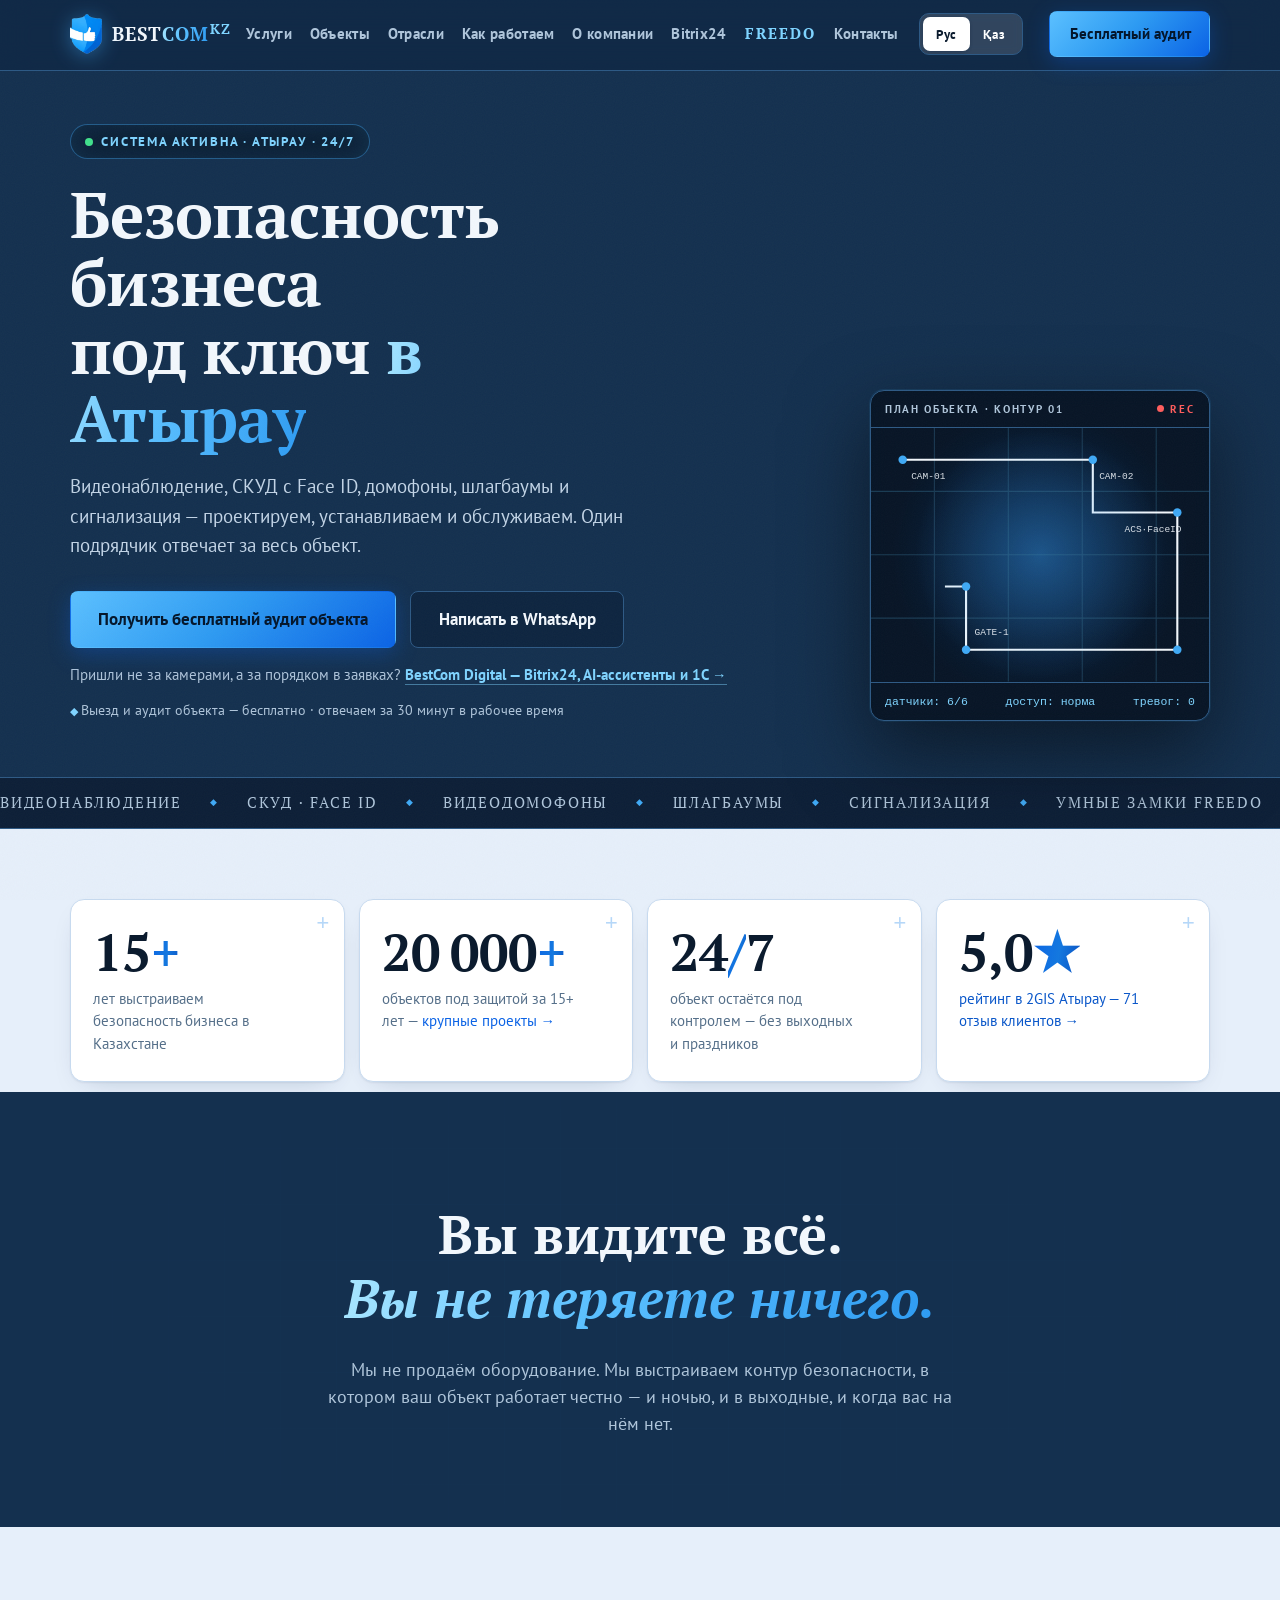
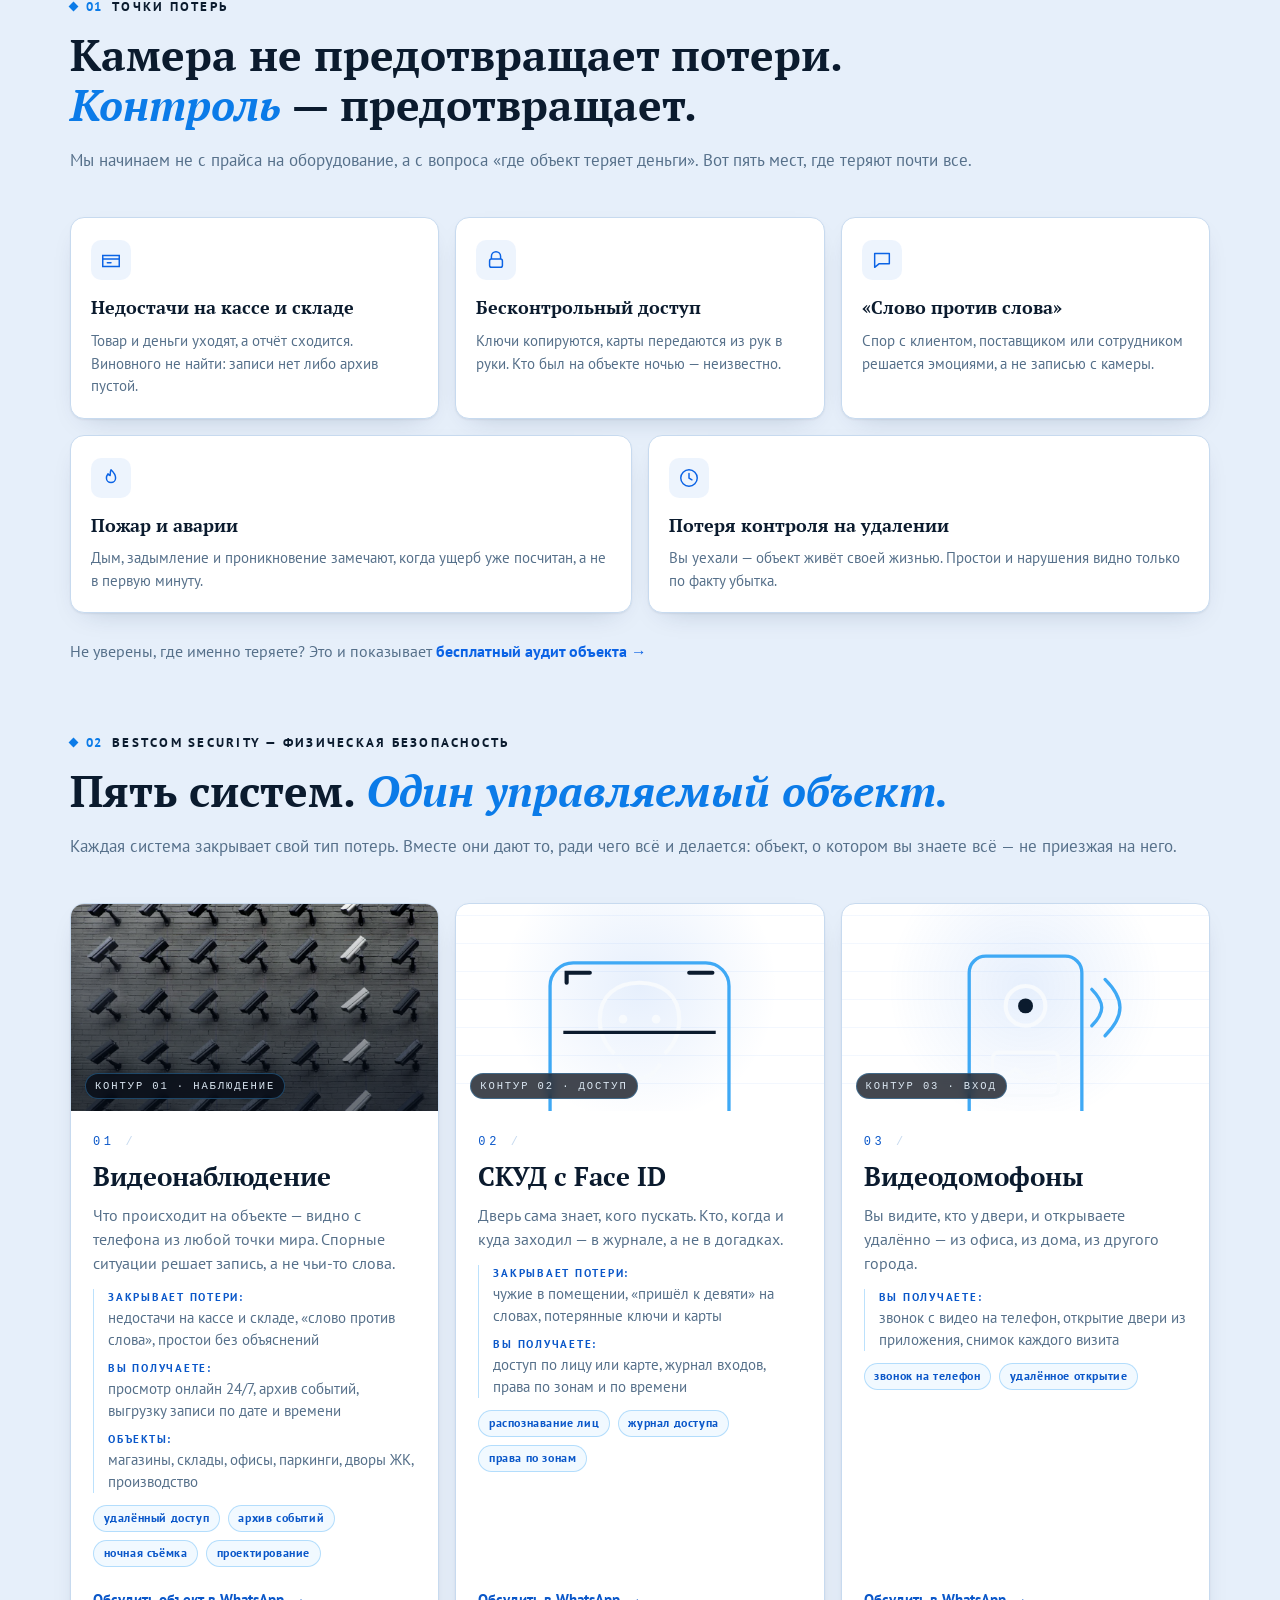
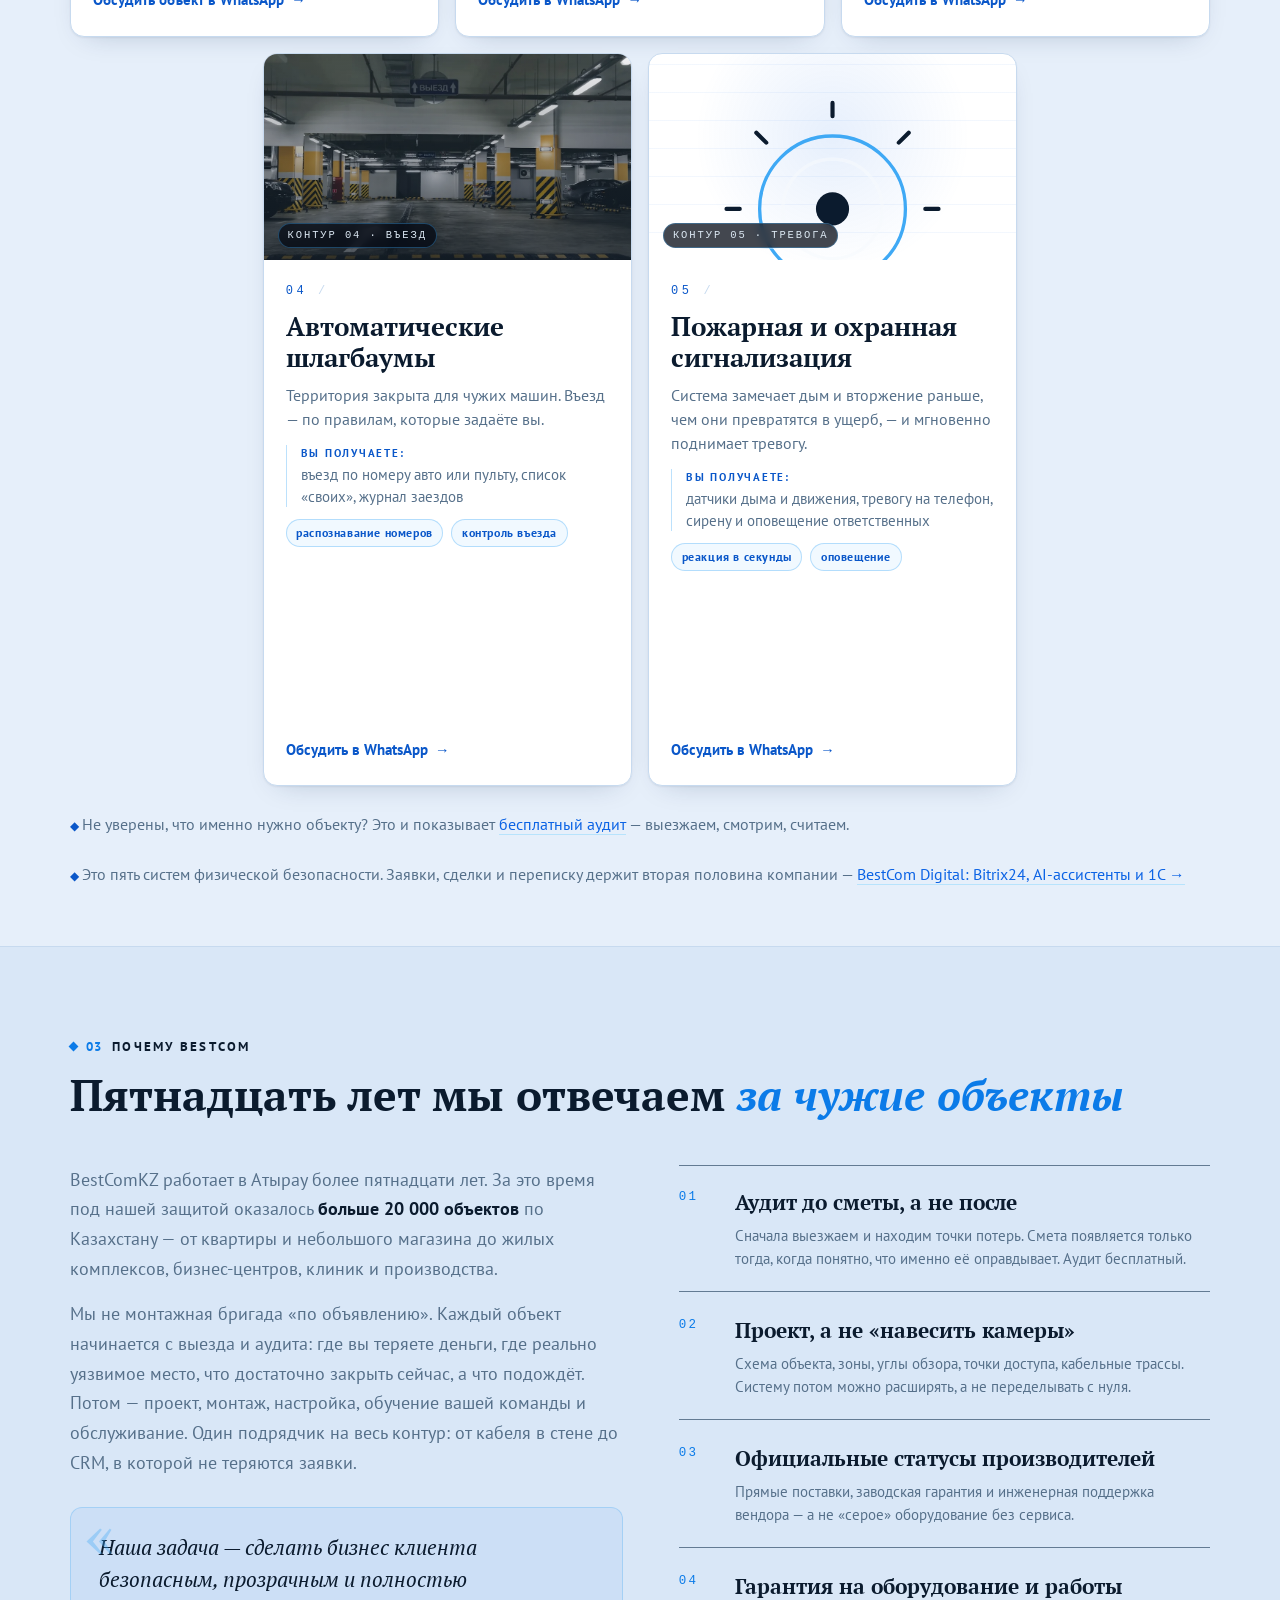
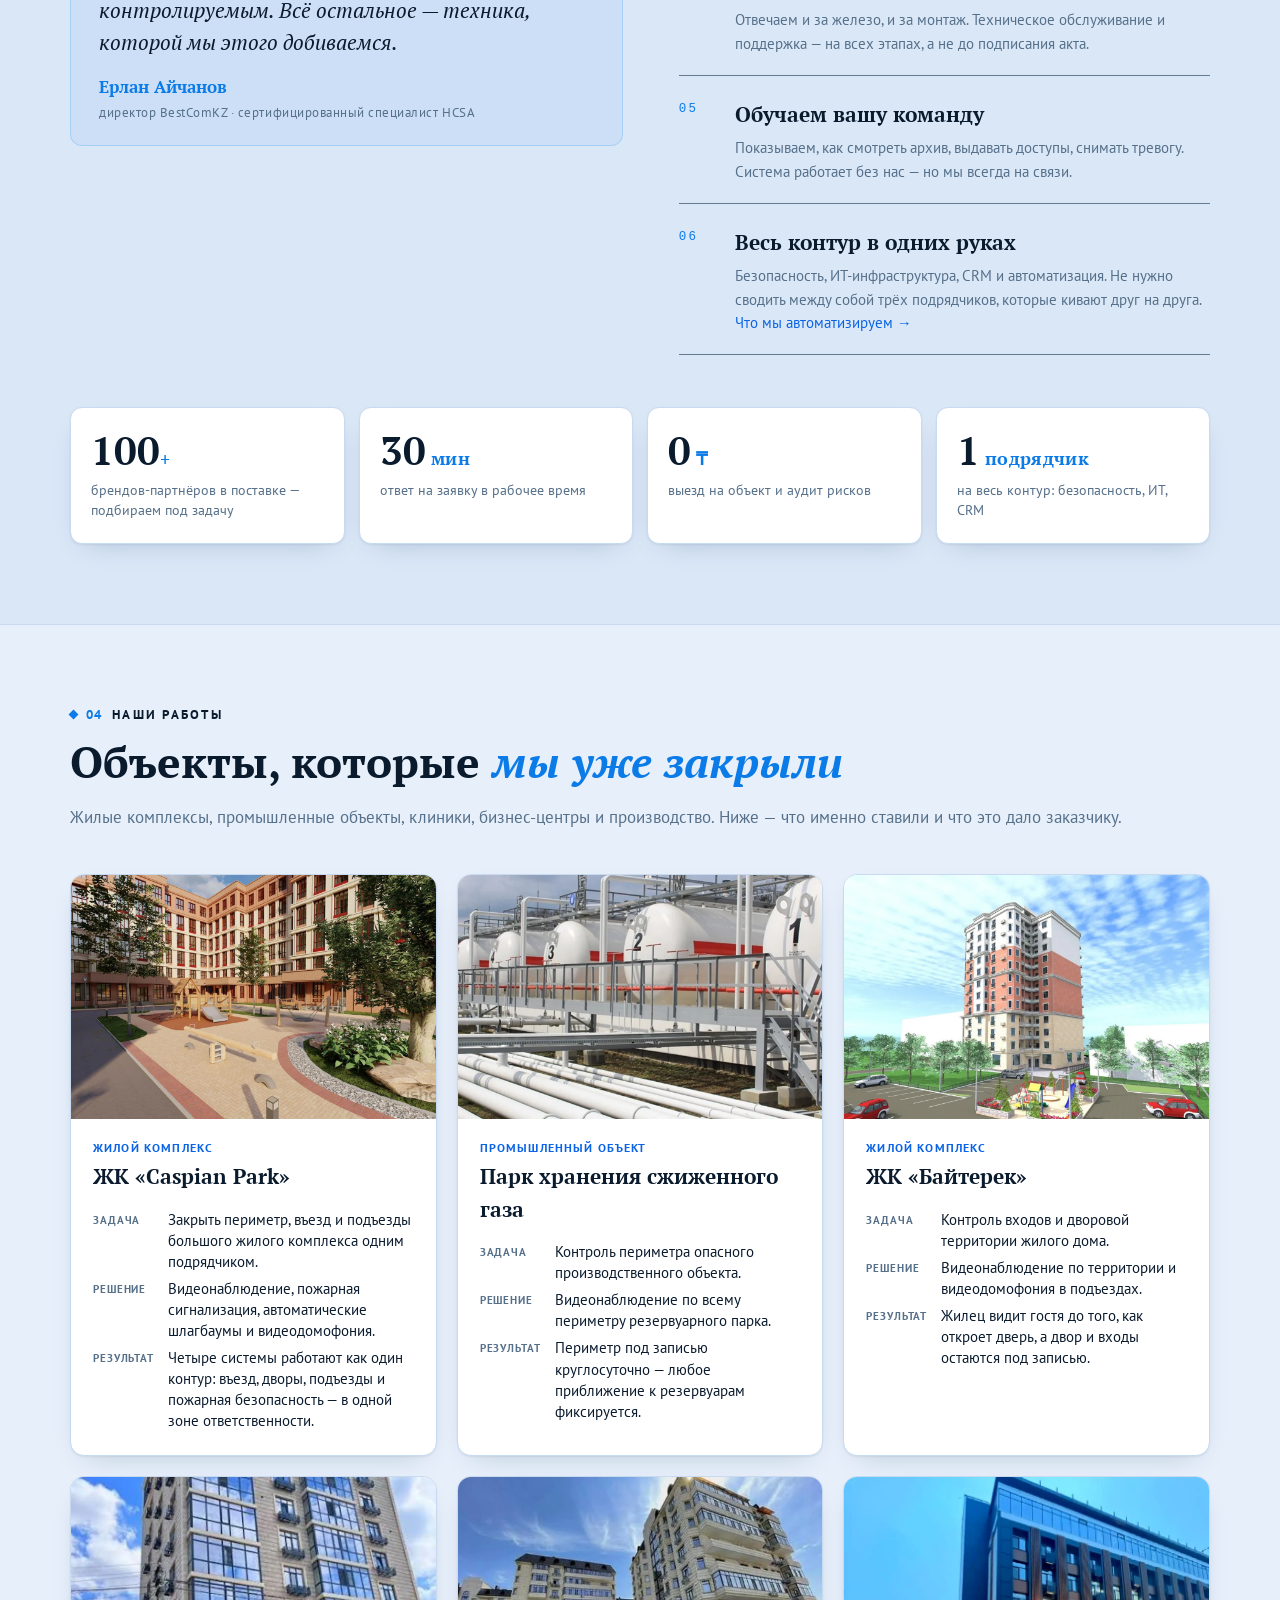
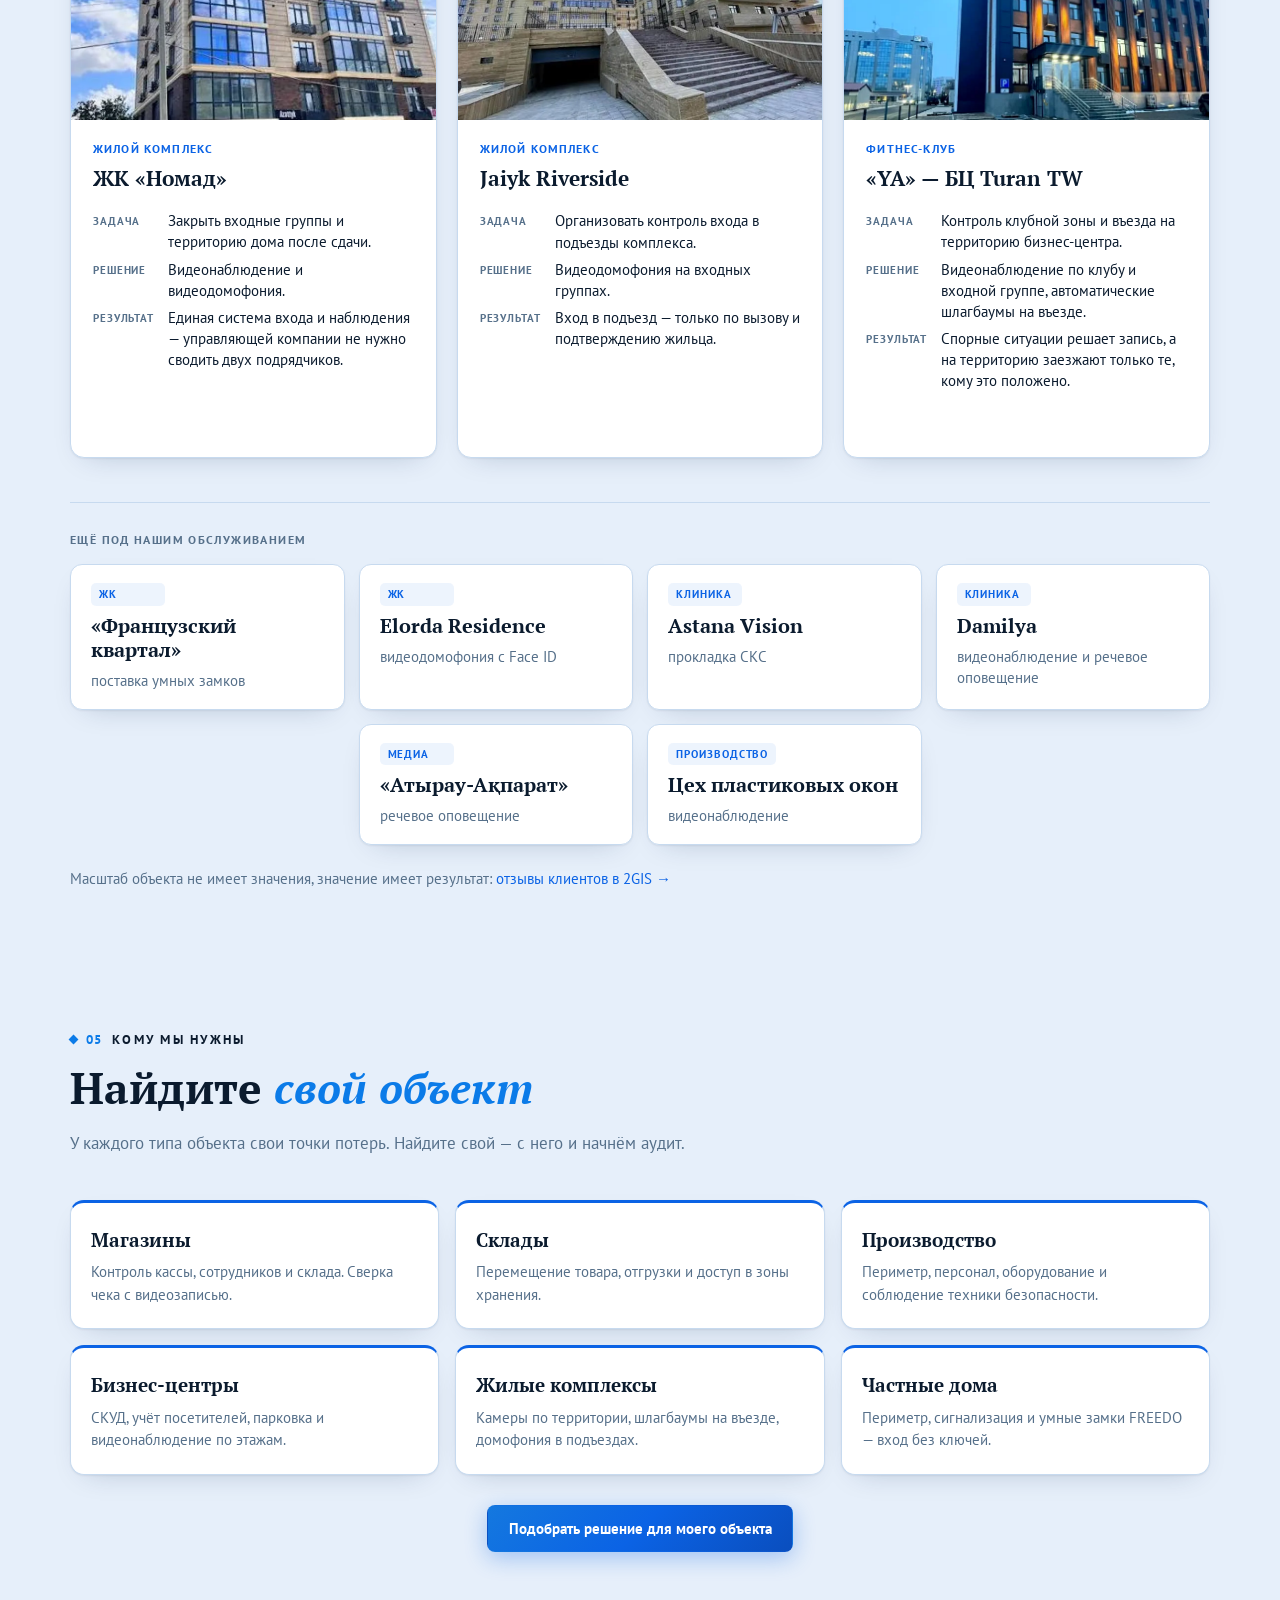
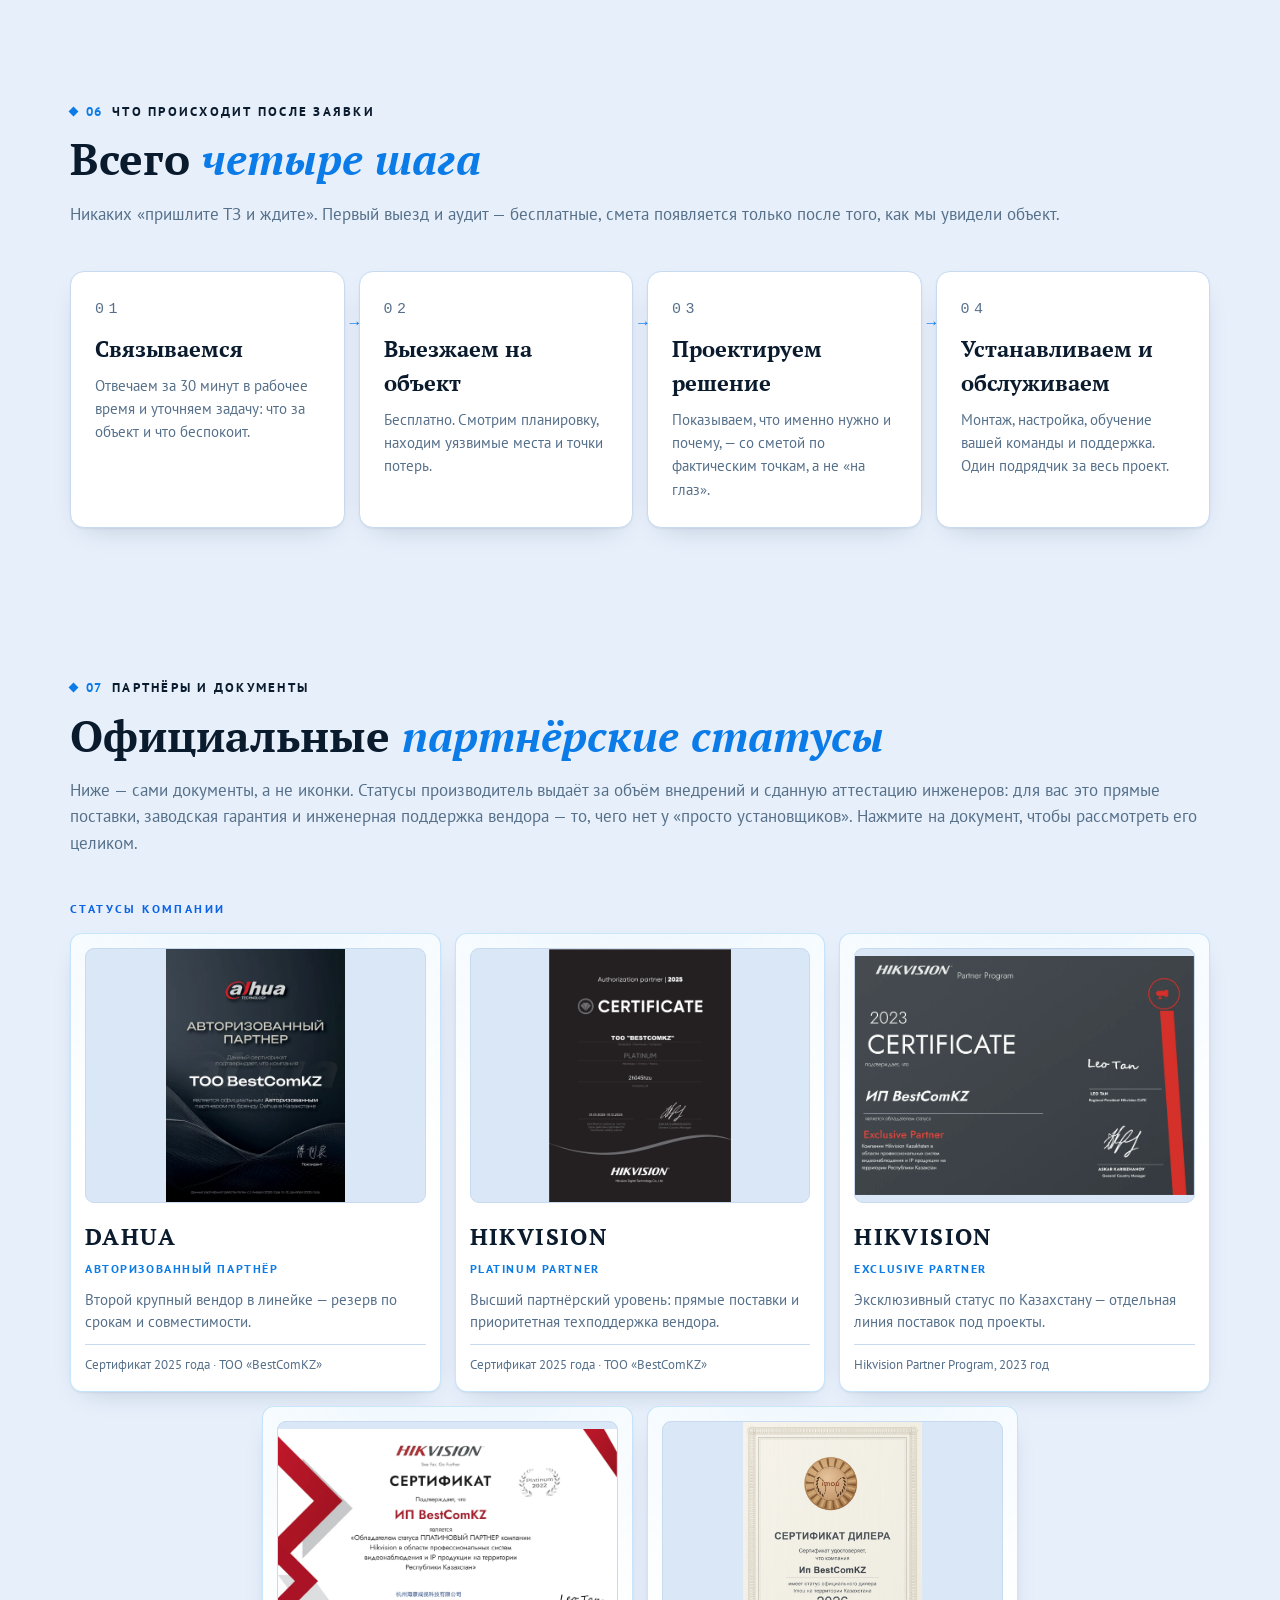
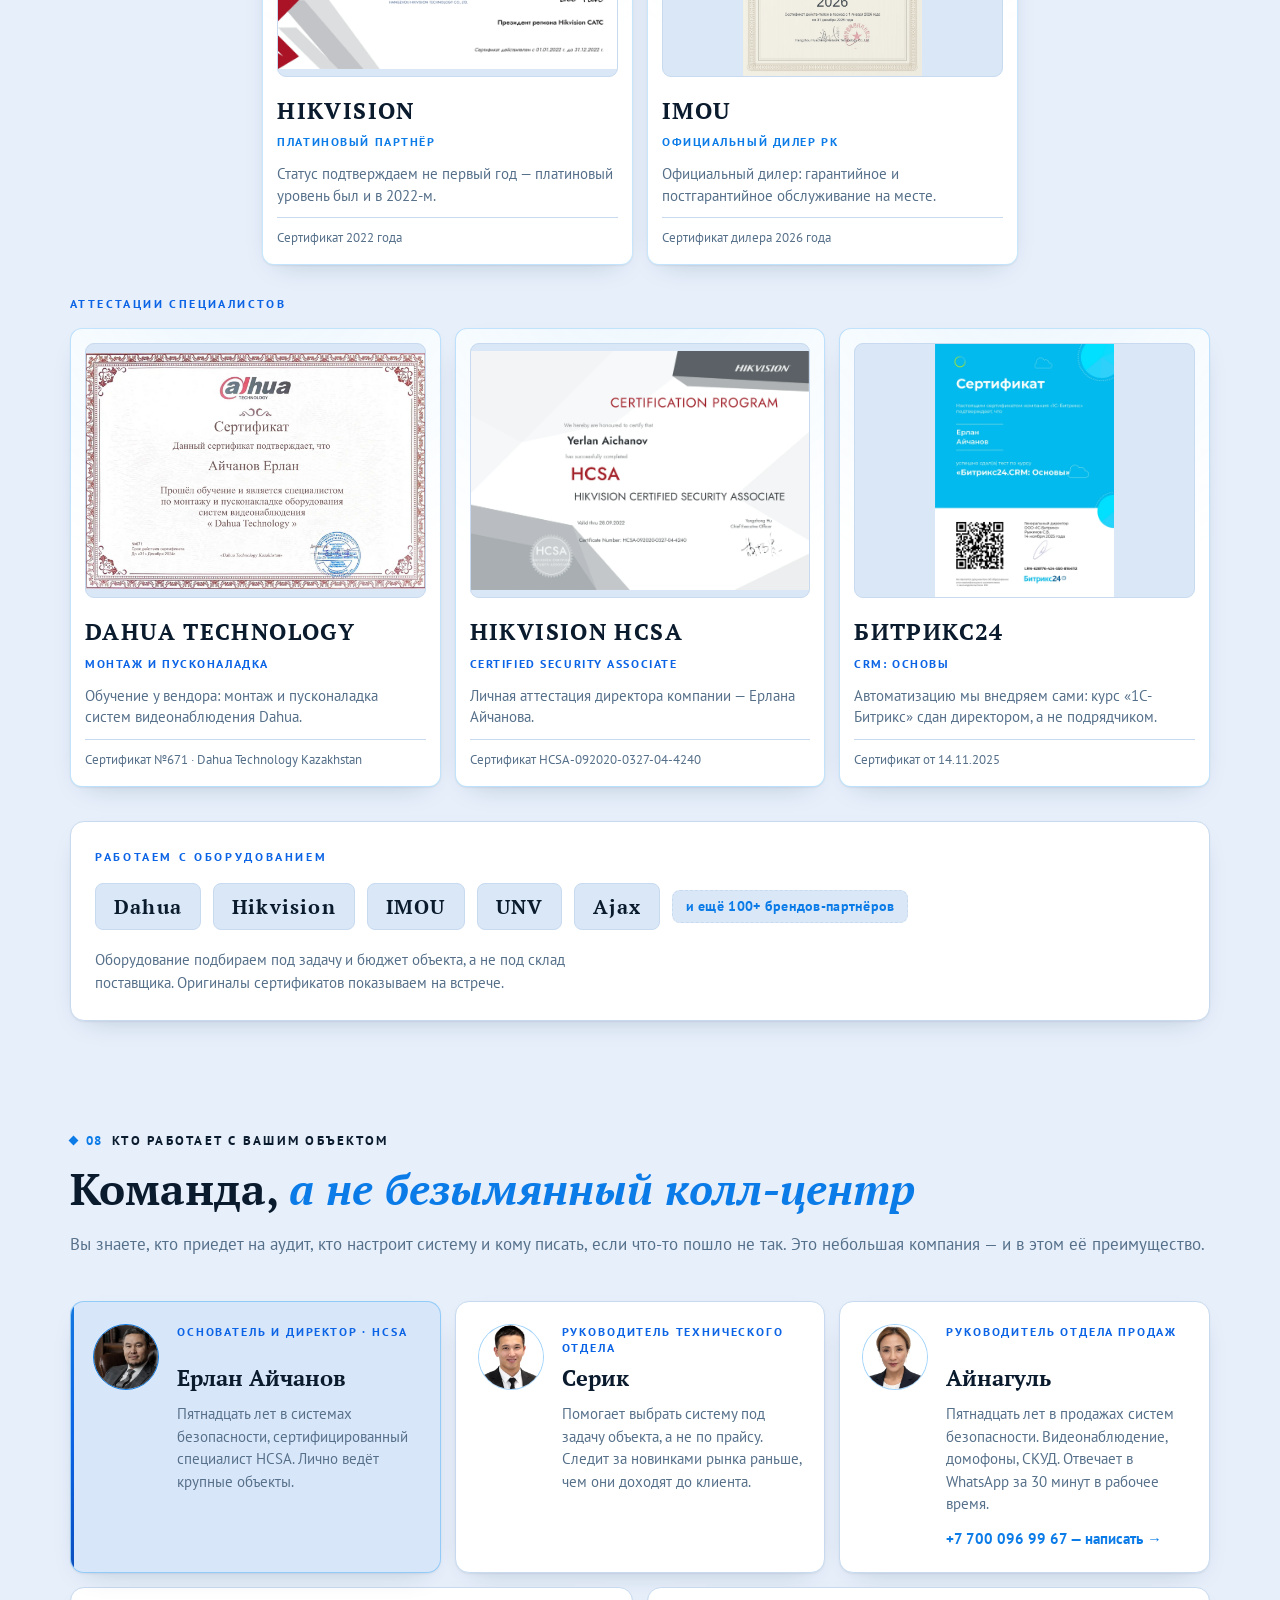
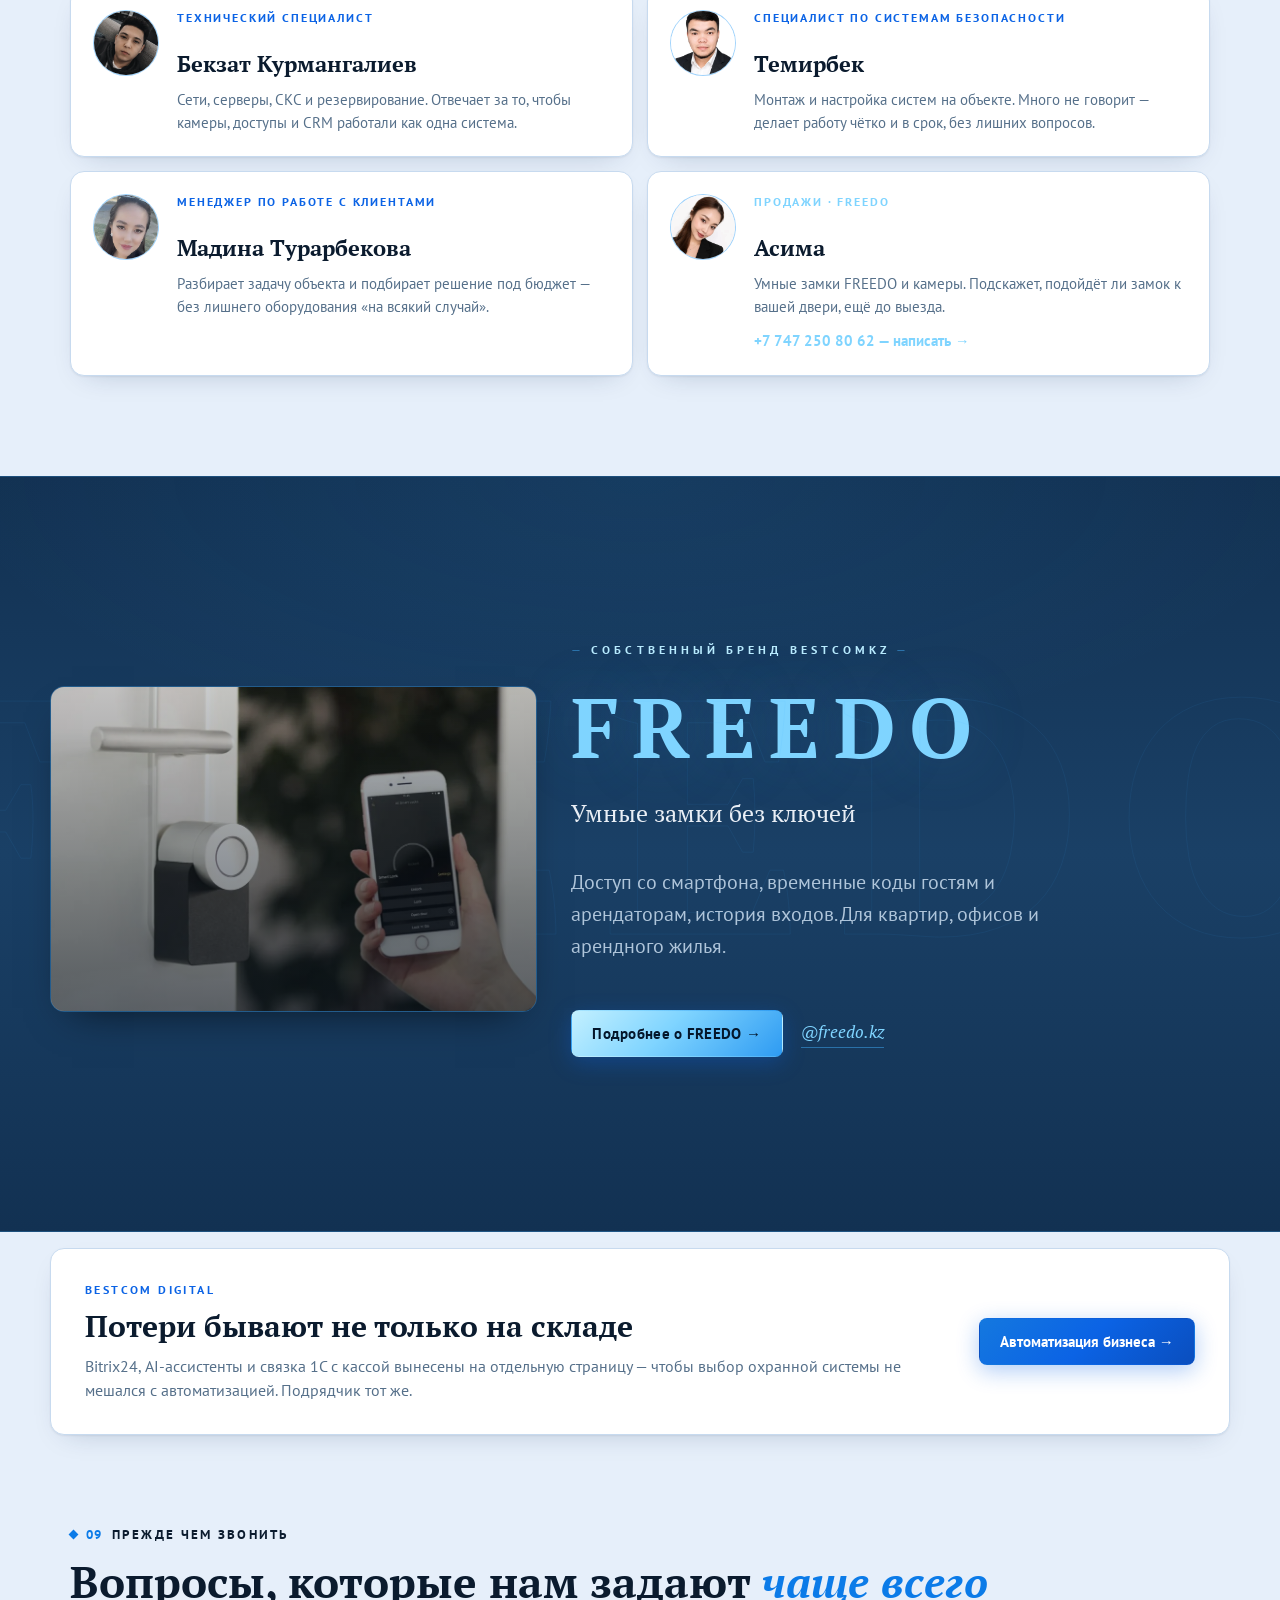
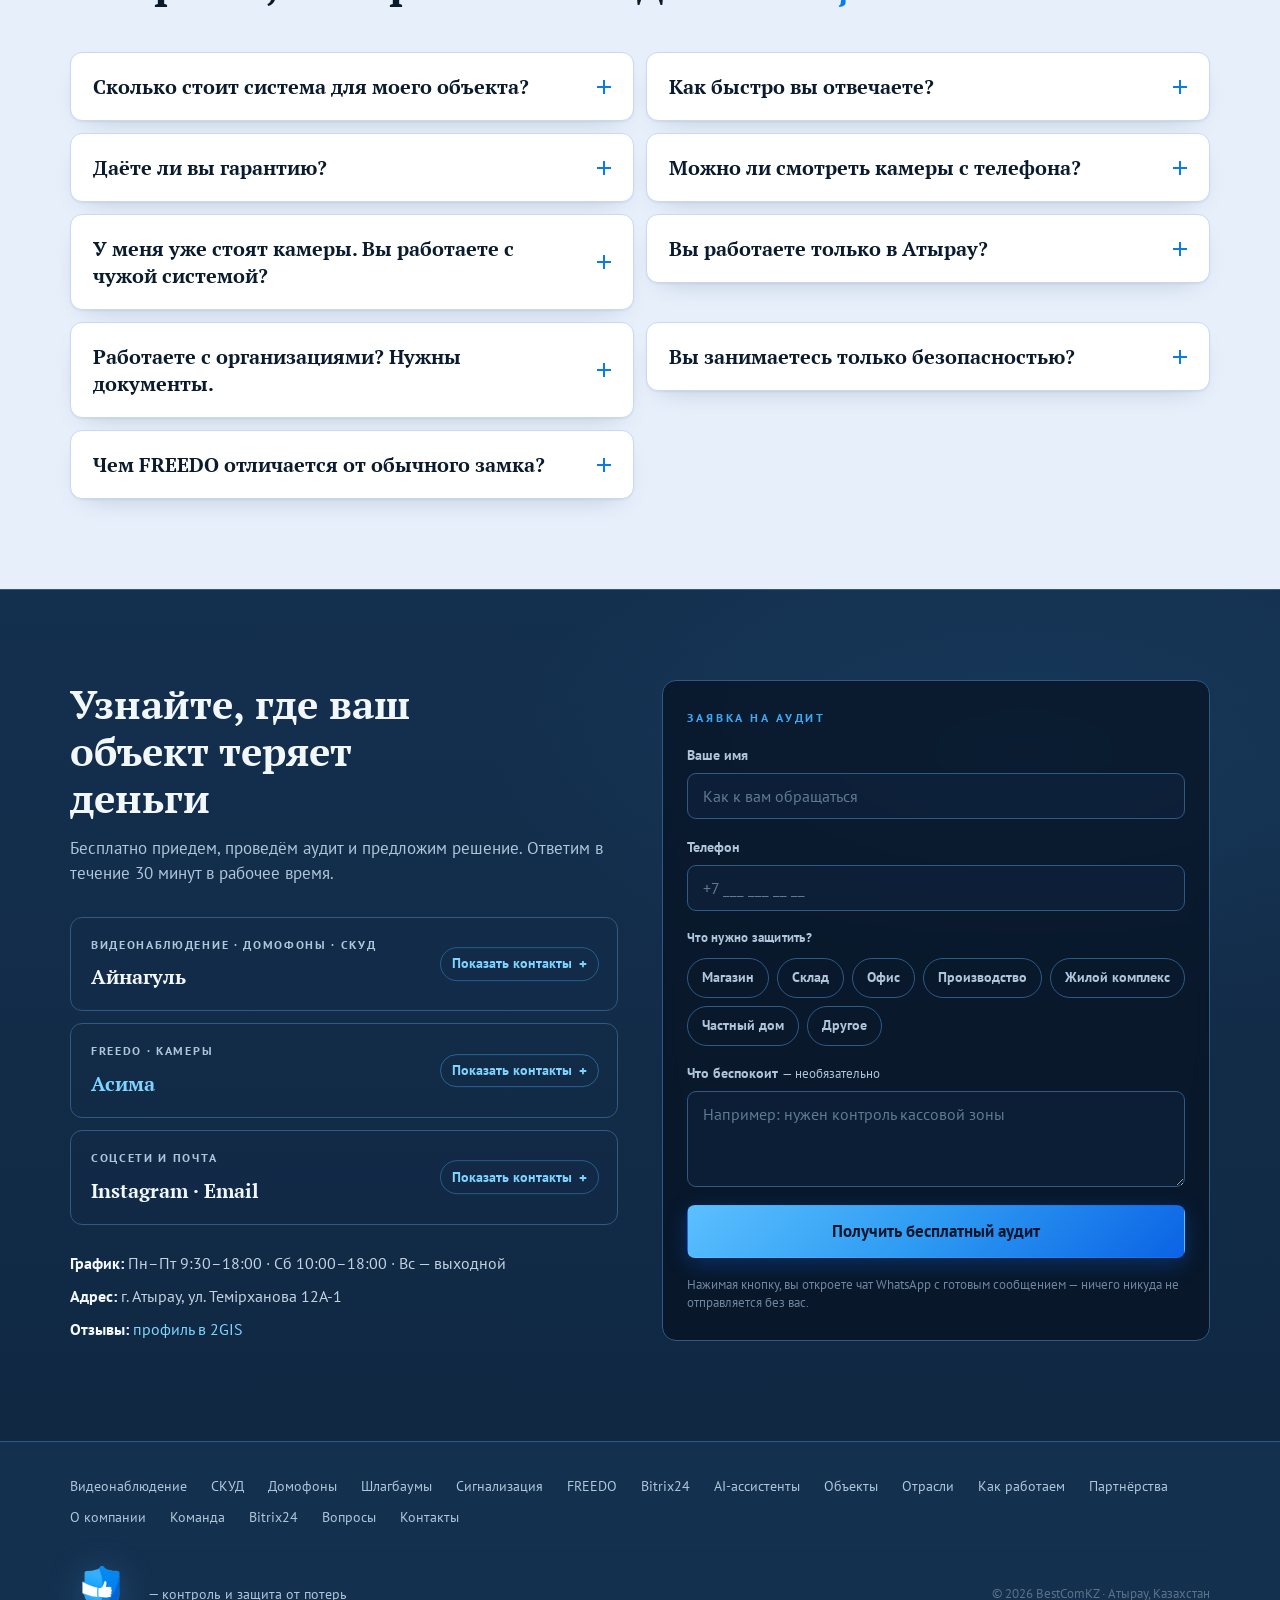
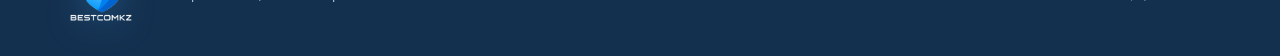
==== commit a6272e7d: "Команда: добавлены Серик и Темирбек, фото Айнагуль и Асимы, новая должность Айнагуль Сетка перестрое" ====
--- a/index.html
+++ b/index.html
@@ -29,7 +29,7 @@
   <link rel="preconnect" href="https://fonts.gstatic.com" crossorigin>
   <link href="https://fonts.googleapis.com/css2?family=PT+Serif:ital,wght@0,400;0,700;1,400&family=PT+Sans:wght@400;700&display=swap" rel="stylesheet">
 
-  <link rel="stylesheet" href="styles.css?v=20260826-13">
+  <link rel="stylesheet" href="styles.css?v=20260827-1">
 
   <script type="application/ld+json">
   {
@@ -771,11 +771,12 @@
       если что-то пошло не так. Это небольшая компания — и в этом её преимущество.</p>
     </header>
 
-    <!-- Фото сотрудников взяты с действующего сайта bestcom.kz (/media/team/person/),
-         перекадрированы под круглый аватар. У Айнагуль и Асимы фото нет —
-         там монограммы, разметка та же.
-         TBD: подтвердить у Ерлана написание имён (с сайта: Bekzat Qurmangalyiev,
-         Аиина Кадирбаева) и должности. -->
+    <!-- Фото: Ерлан, Бекзат, Мадина — с действующего сайта bestcom.kz (/media/team/person/);
+         Серик, Айнагуль, Темирбек — из постов @atyrau_bestcomkz (26.08.2026), студийные портреты;
+         Асима — файл от клиента 27.08.2026. Все перекадрированы под круглый аватар 440×440.
+         Имена в русской версии — русской транслитерацией (Серик, Темирбек, Айнагуль),
+         в казахской — Серік, Темірбек, Айнагүл: один алфавит внутри одной версии.
+         TBD: подтвердить у Ерлана фамилии Серика и Темирбека. -->
     <div class="team__grid">
       <article class="member member--lead rev" data-rev>
         <div class="member__ph"><img src="assets/team-erlan.webp" alt="Ерлан Айчанов — директор BestComKZ" width="440" height="440" loading="lazy" decoding="async"></div>
@@ -787,12 +788,40 @@
         </div>
       </article>
       <article class="member rev" data-rev>
+        <div class="member__ph"><img src="assets/team-serik.webp" alt="Серик — руководитель технического отдела BestComKZ" width="440" height="440" loading="lazy" decoding="async"></div>
+        <div class="member__body">
+          <p class="member__role" data-i="t260">Руководитель технического отдела</p>
+          <h3 class="member__name" data-i="t261">Серик</h3>
+          <p class="member__t" data-i="t262">Помогает выбрать систему под задачу объекта, а не по прайсу.
+          Следит за новинками рынка раньше, чем они доходят до клиента.</p>
+        </div>
+      </article>
+      <a class="member member--wa rev" data-rev href="https://wa.me/77000969967?text=Здравствуйте! Хочу обсудить безопасность объекта." target="_blank" rel="noopener" data-ch="whatsapp" data-contact="ainagul">
+        <div class="member__ph"><img src="assets/team-ainagul.webp" alt="Айнагуль — руководитель отдела продаж BestComKZ" width="440" height="440" loading="lazy" decoding="async"></div>
+        <div class="member__body">
+          <p class="member__role" data-i="t152">Руководитель отдела продаж</p>
+          <h3 class="member__name" data-i="t153">Айнагуль</h3>
+          <p class="member__t" data-i="t154">Пятнадцать лет в продажах систем безопасности.
+          Видеонаблюдение, домофоны, СКУД. Отвечает в WhatsApp за 30 минут в рабочее время.</p>
+          <p class="member__link" data-i="t155">+7 700 096 99 67 — написать</p>
+        </div>
+      </a>
+      <article class="member rev" data-rev>
         <div class="member__ph"><img src="assets/team-bekzat.webp" alt="Бекзат Курмангалиев — технический специалист BestComKZ" width="440" height="440" loading="lazy" decoding="async"></div>
         <div class="member__body">
           <p class="member__role" data-i="t143">Технический специалист</p>
           <h3 class="member__name" data-i="t144">Бекзат Курмангалиев</h3>
           <p class="member__t" data-i="t145">Сети, серверы, СКС и резервирование. Отвечает за то,
           чтобы камеры, доступы и CRM работали как одна система.</p>
+        </div>
+      </article>
+      <article class="member rev" data-rev>
+        <div class="member__ph"><img src="assets/team-temirbek.webp" alt="Темирбек — специалист по системам безопасности BestComKZ" width="440" height="440" loading="lazy" decoding="async"></div>
+        <div class="member__body">
+          <p class="member__role" data-i="t263">Специалист по системам безопасности</p>
+          <h3 class="member__name" data-i="t264">Темирбек</h3>
+          <p class="member__t" data-i="t265">Монтаж и настройка систем на объекте. Много не говорит —
+          делает работу чётко и в срок, без лишних вопросов.</p>
         </div>
       </article>
       <article class="member rev" data-rev>
@@ -804,18 +833,8 @@
           без лишнего оборудования «на всякий случай».</p>
         </div>
       </article>
-      <a class="member member--wa rev" data-rev href="https://wa.me/77000969967?text=Здравствуйте! Хочу обсудить безопасность объекта." target="_blank" rel="noopener" data-ch="whatsapp" data-contact="ainagul">
-        <div class="member__ph"><span class="member__mono" aria-hidden="true">А</span></div>
-        <div class="member__body">
-          <p class="member__role" data-i="t152">Продажи · безопасность</p>
-          <h3 class="member__name" data-i="t153">Айнагуль</h3>
-          <p class="member__t" data-i="t154">Видеонаблюдение, домофоны, СКУД. Отвечает в WhatsApp
-          в течение 30 минут в рабочее время.</p>
-          <p class="member__link" data-i="t155">+7 700 096 99 67 — написать</p>
-        </div>
-      </a>
       <a class="member member--wa member--ice rev" data-rev href="https://wa.me/77472508062?text=Здравствуйте! Интересует FREEDO." target="_blank" rel="noopener" data-ch="whatsapp" data-contact="asima">
-        <div class="member__ph"><span class="member__mono" aria-hidden="true">А</span></div>
+        <div class="member__ph"><img src="assets/team-asima.webp" alt="Асима — продажи умных замков FREEDO, BestComKZ" width="440" height="440" loading="lazy" decoding="async"></div>
         <div class="member__body">
           <p class="member__role" data-i="t156">Продажи · FREEDO</p>
           <h3 class="member__name" data-i="t157">Асима</h3>
@@ -1096,6 +1115,6 @@
   </figure>
 </div>
 
-<script src="script.js?v=20260826-13" defer></script>
+<script src="script.js?v=20260827-1" defer></script>
 </body>
 </html>
--- a/styles.css
+++ b/styles.css
@@ -643,16 +643,13 @@
 }
 .member__ph img{width:100%;height:100%;object-fit:cover;filter:saturate(.9) contrast(1.03)}
 .member:hover .member__ph img{filter:saturate(1) contrast(1.05)}
-.member__mono{
-  font-family:var(--font-d);font-weight:700;font-size:22px;letter-spacing:.06em;color:var(--acc);
-}
 .member__ph::after{
   content:"";position:absolute;inset:-1px;border-radius:50%;
   border:1px dashed rgba(63,169,245,.28);
 }
 .member:hover .member__ph::after{animation:sealturn 9s linear infinite}
 .member__body{min-width:0;flex:1;display:flex;flex-direction:column}
-.member__role{font-size:11.5px;font-weight:700;letter-spacing:.16em;text-transform:uppercase;color:var(--sky)}
+.member__role{font-size:11.5px;font-weight:700;letter-spacing:.16em;line-height:1.35;text-transform:uppercase;color:var(--sky)}
 .member__name{font-family:var(--font-d);font-size:clamp(19px,2.4vw,22px);font-weight:700;margin-top:6px;color:var(--white)}
 .member__t{margin-top:8px;font-size:14.5px;color:var(--mut);line-height:1.55}
 .member__link{margin-top:auto;padding-top:12px;font-size:14.5px;font-weight:700;color:var(--acc)}
@@ -666,14 +663,23 @@
 .member--wa:hover{border-color:var(--sky)}
 .member--ice:hover{border-color:var(--acc)}
 .member--ice .member__role{color:var(--acc)}
-/* сотрудников шестеро — сетка делится нацело: 2×3 на планшете, 3×2 на десктопе.
-   Ряды без «хвоста», карточки одного размера, директор выделен гранью, а не площадью. */
-@media(min-width:720px){.team__grid{grid-template-columns:1fr 1fr}}
+/* сотрудников семеро. Карточки одного размера, директор выделен гранью, а не площадью.
+   Сетка на 6 колонок делит 7 карточек как 3 + 2 + 2 — рядов без «хвоста» не бывает
+   при нечётном числе, поэтому широкими делаем не последнюю, а весь второй и третий ряд. */
+@media(min-width:720px){
+  .team__grid{grid-template-columns:1fr 1fr}
+  /* на планшете 7 карточек в две колонки дают одиночку в конце — растягиваем её */
+  .team__grid > *:last-child{grid-column:1/-1}
+  /* «Руководитель технического отдела» в узкой карточке уходит на две строки,
+     а «Руководитель отдела продаж» рядом — в одну: без резерва под вторую строку
+     имена в ряду встают на разной высоте. Резервируем две строки всем. */
+  .member__role{min-height:2.7em}
+}
 @media(min-width:1080px){
-  /* пять карточек: три сверху, две пошире снизу — без пустого места */
+  /* семь карточек: три сверху, дальше по две пошире — без пустого места */
   .team__grid{grid-template-columns:repeat(6,1fr)}
   .team__grid > *{grid-column:span 2}
-  .team__grid > *:nth-child(4),.team__grid > *:nth-child(5){grid-column:span 3}
+  .team__grid > *:nth-child(n+4){grid-column:span 3}
 }
 
 /* ---------- FREEDO — остров ----------
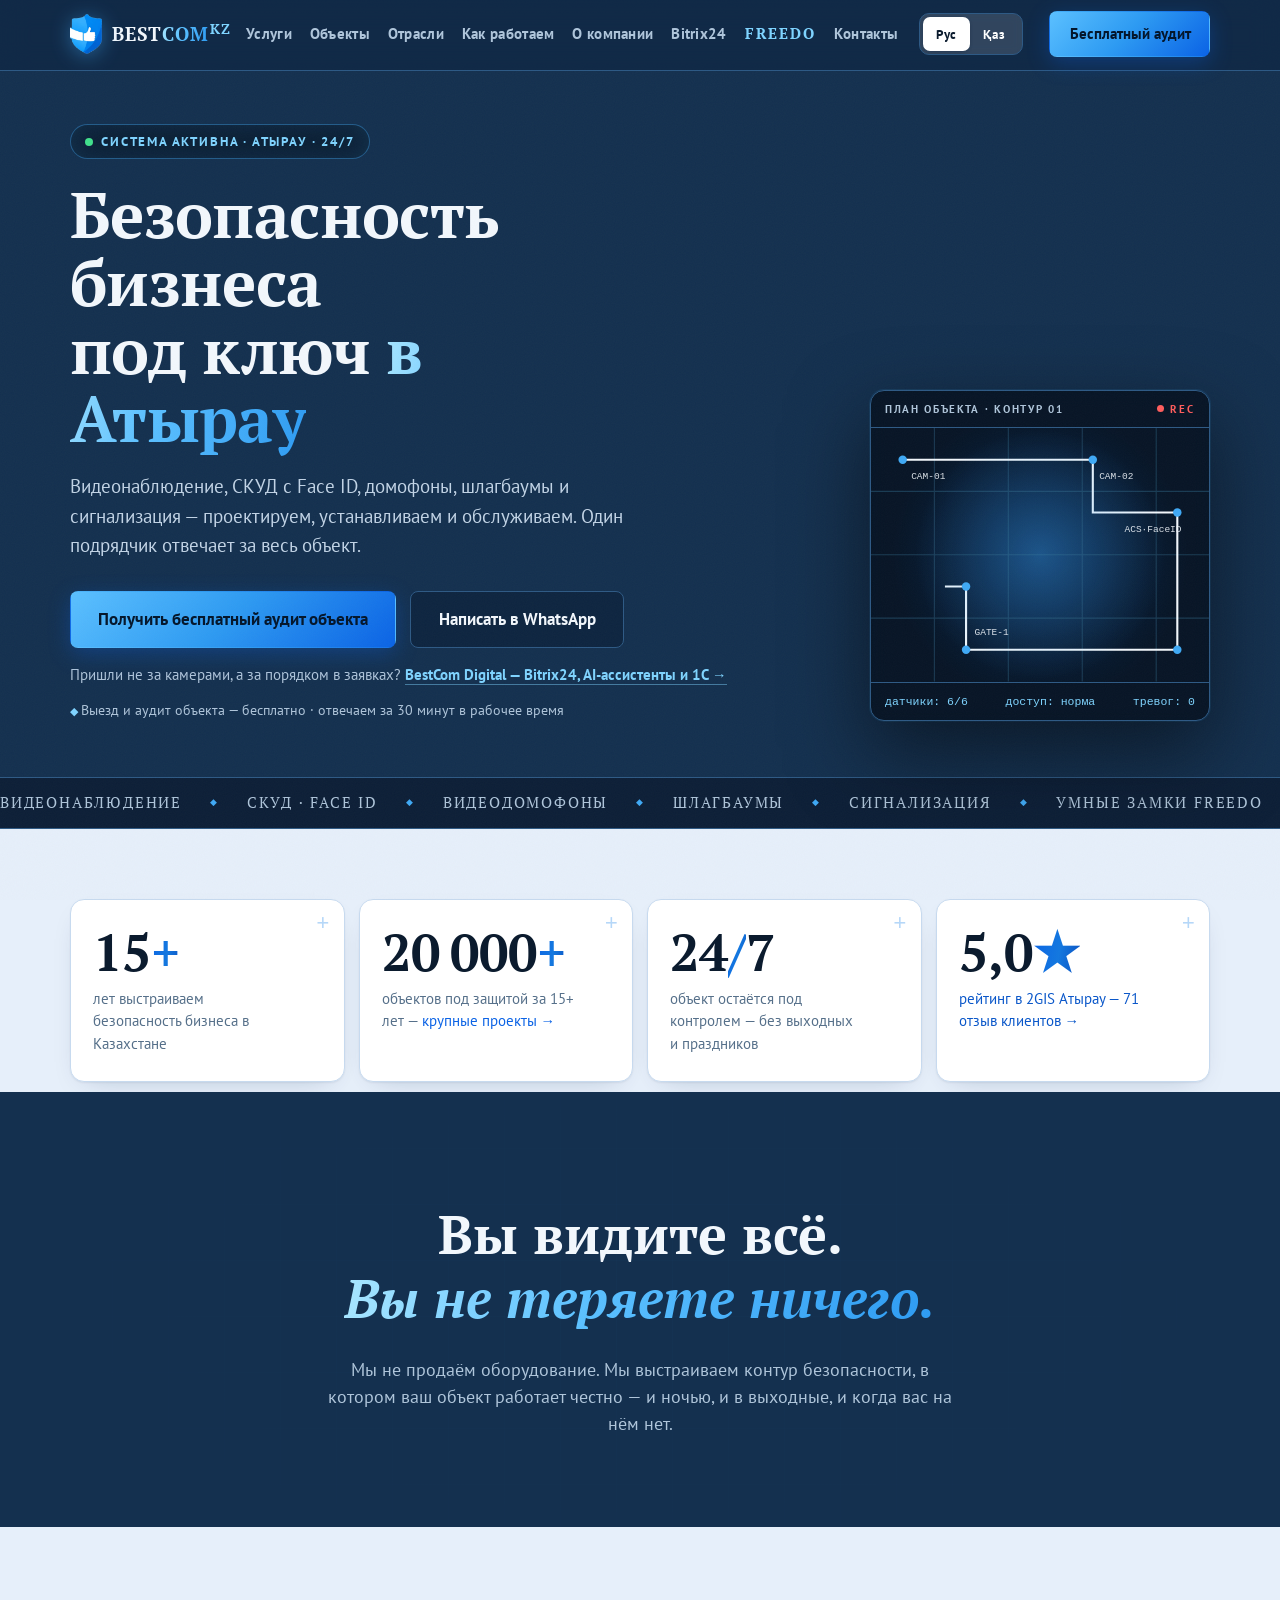
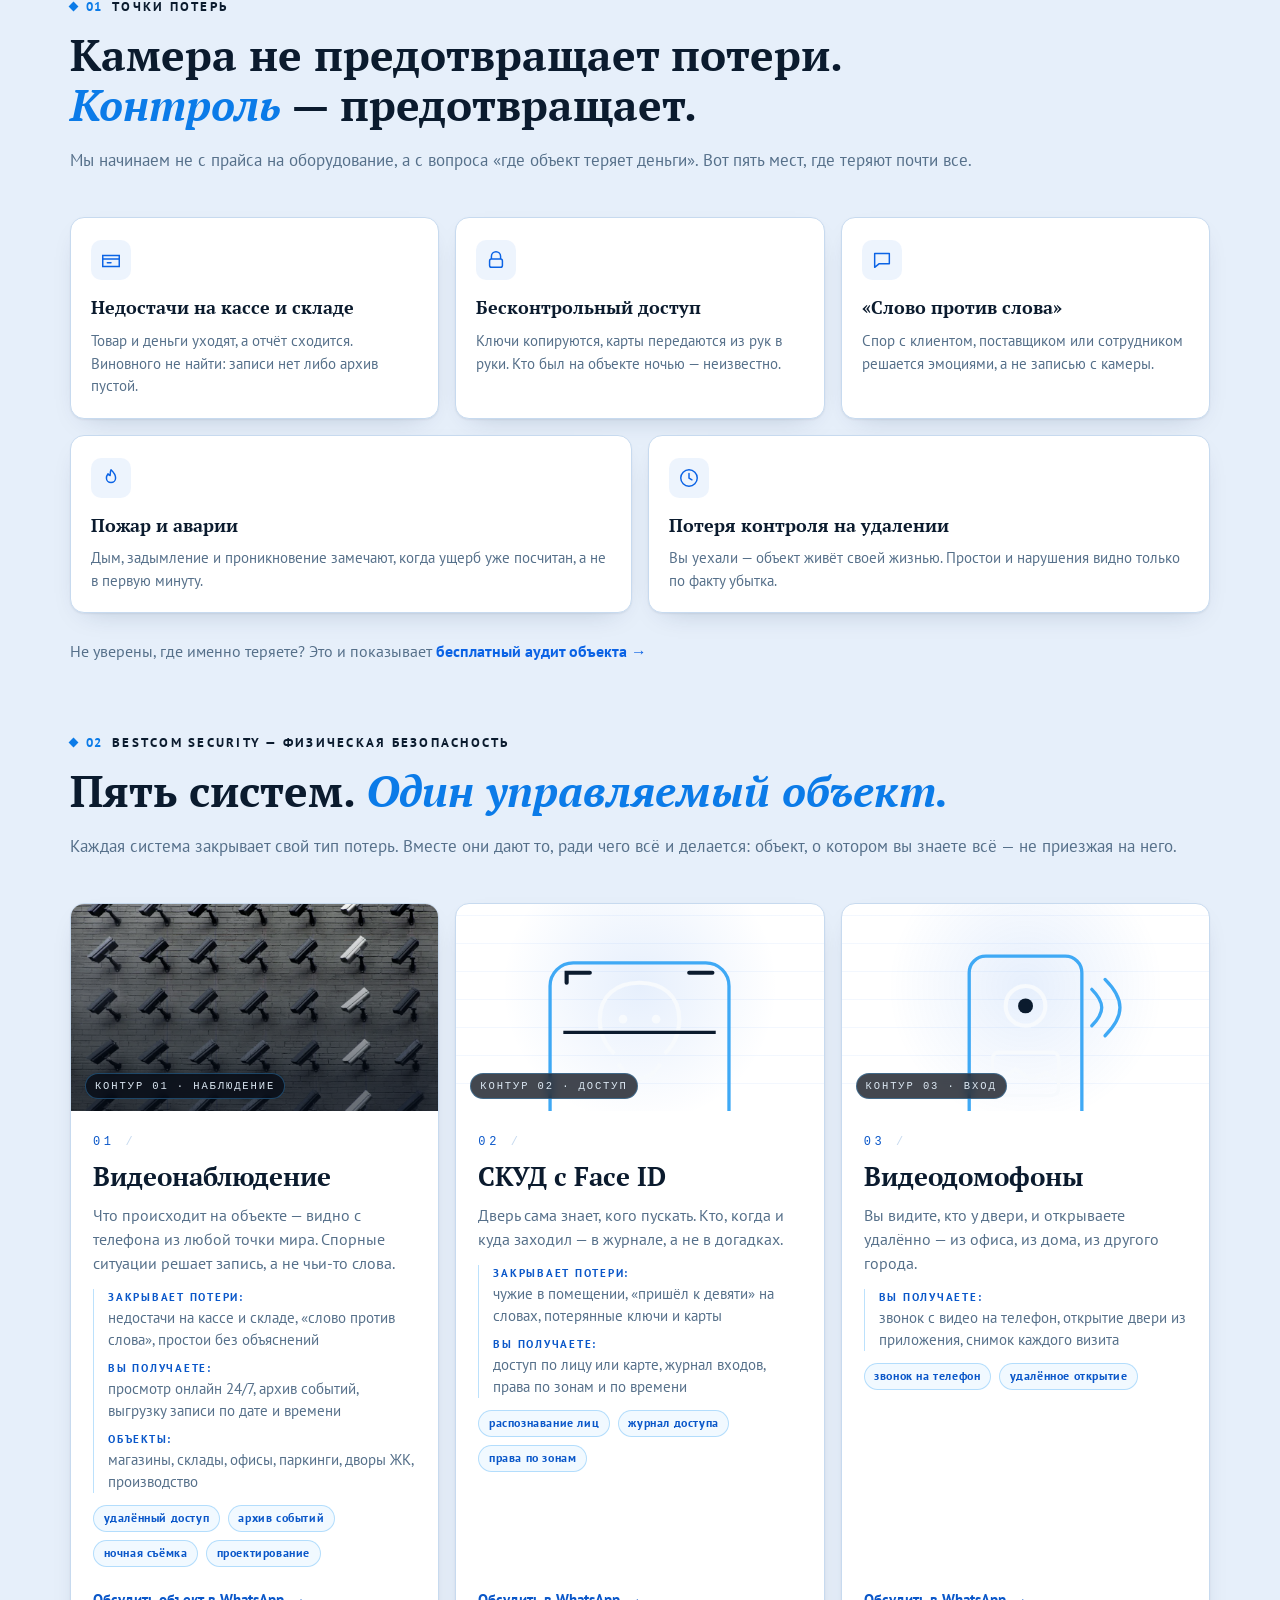
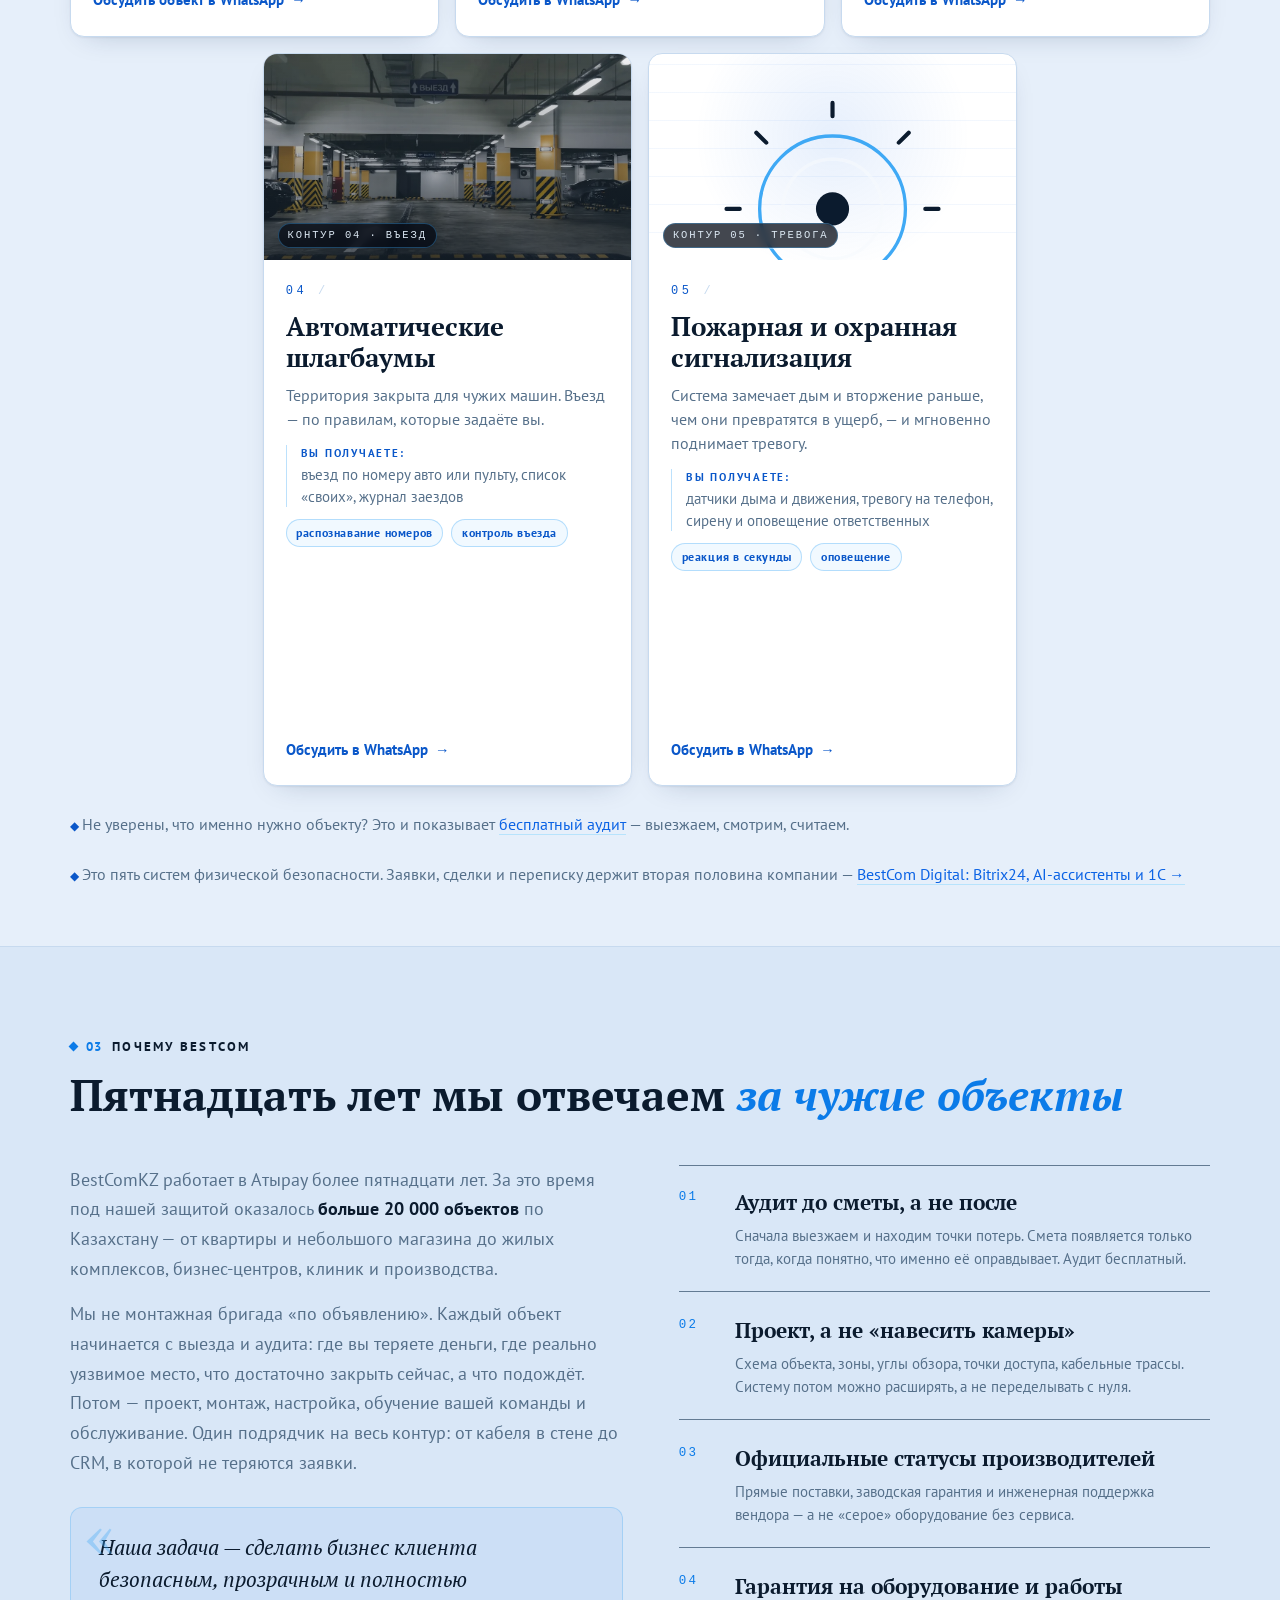
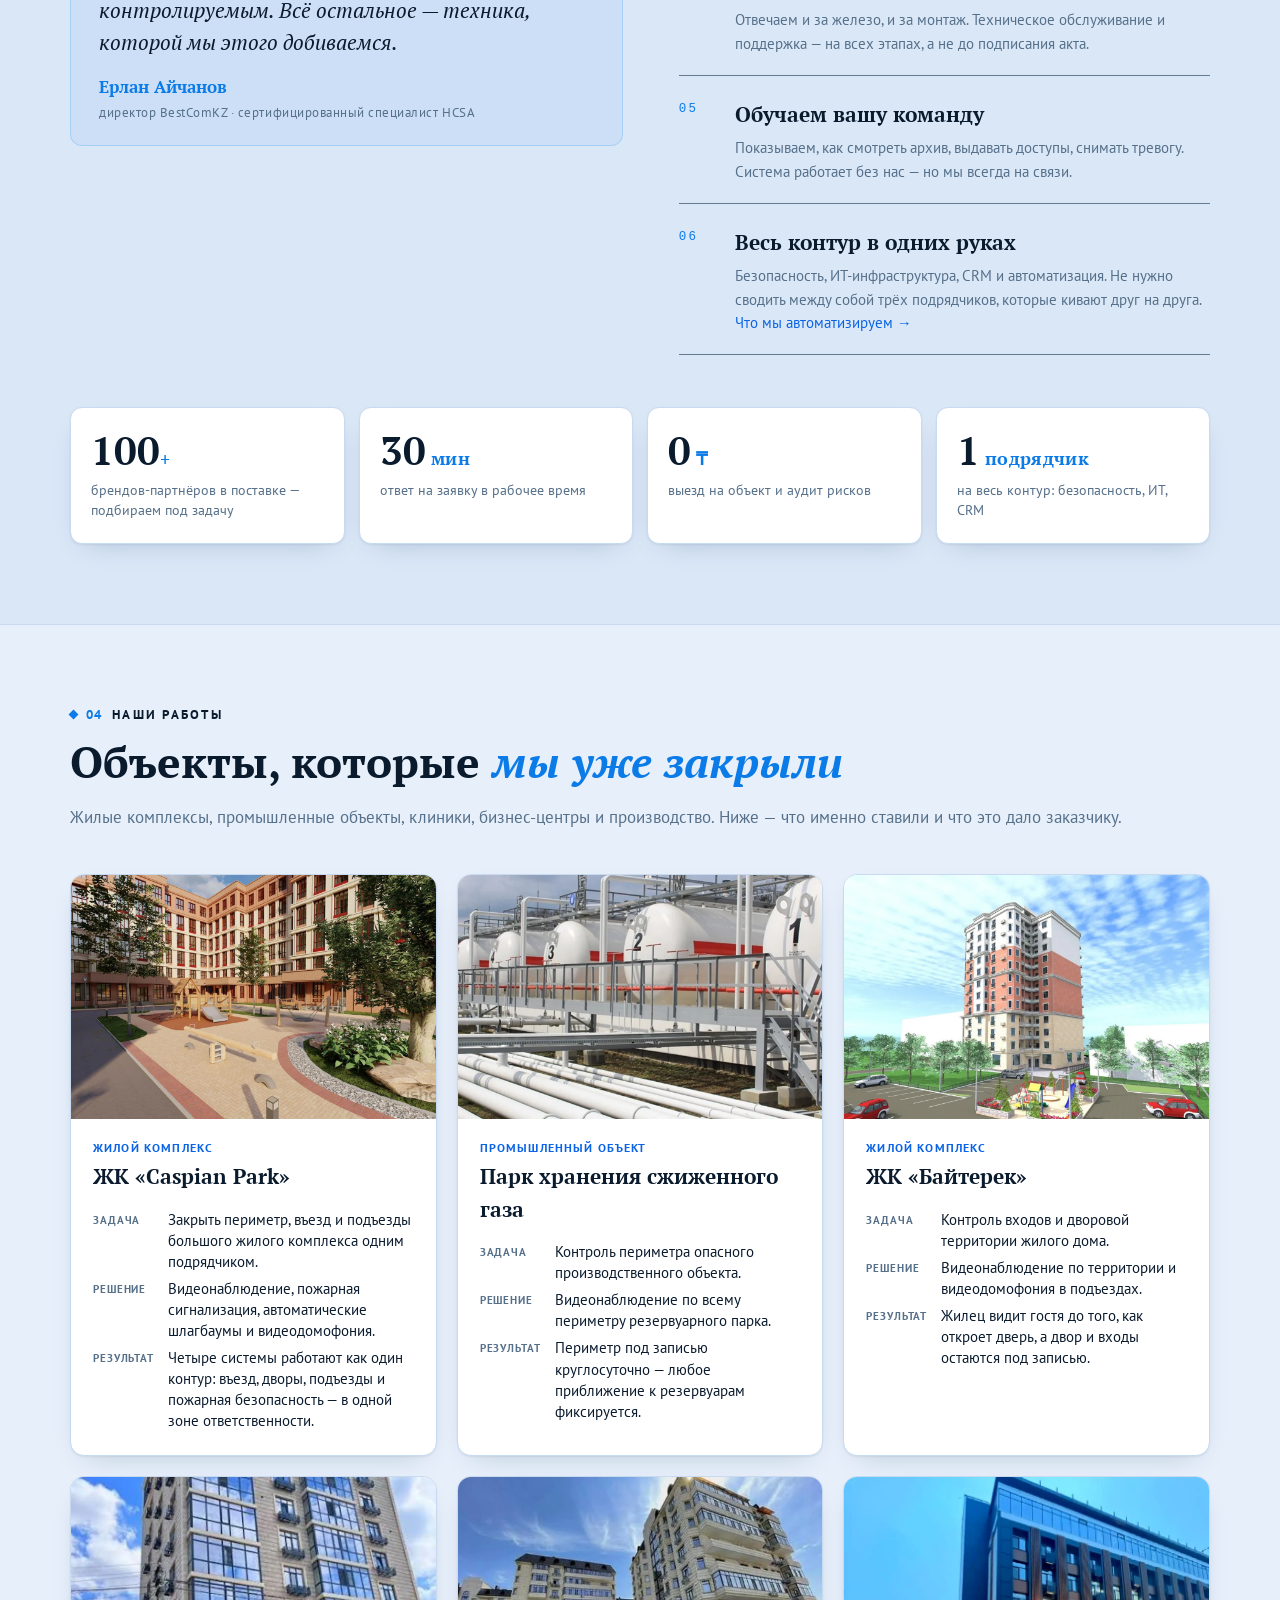
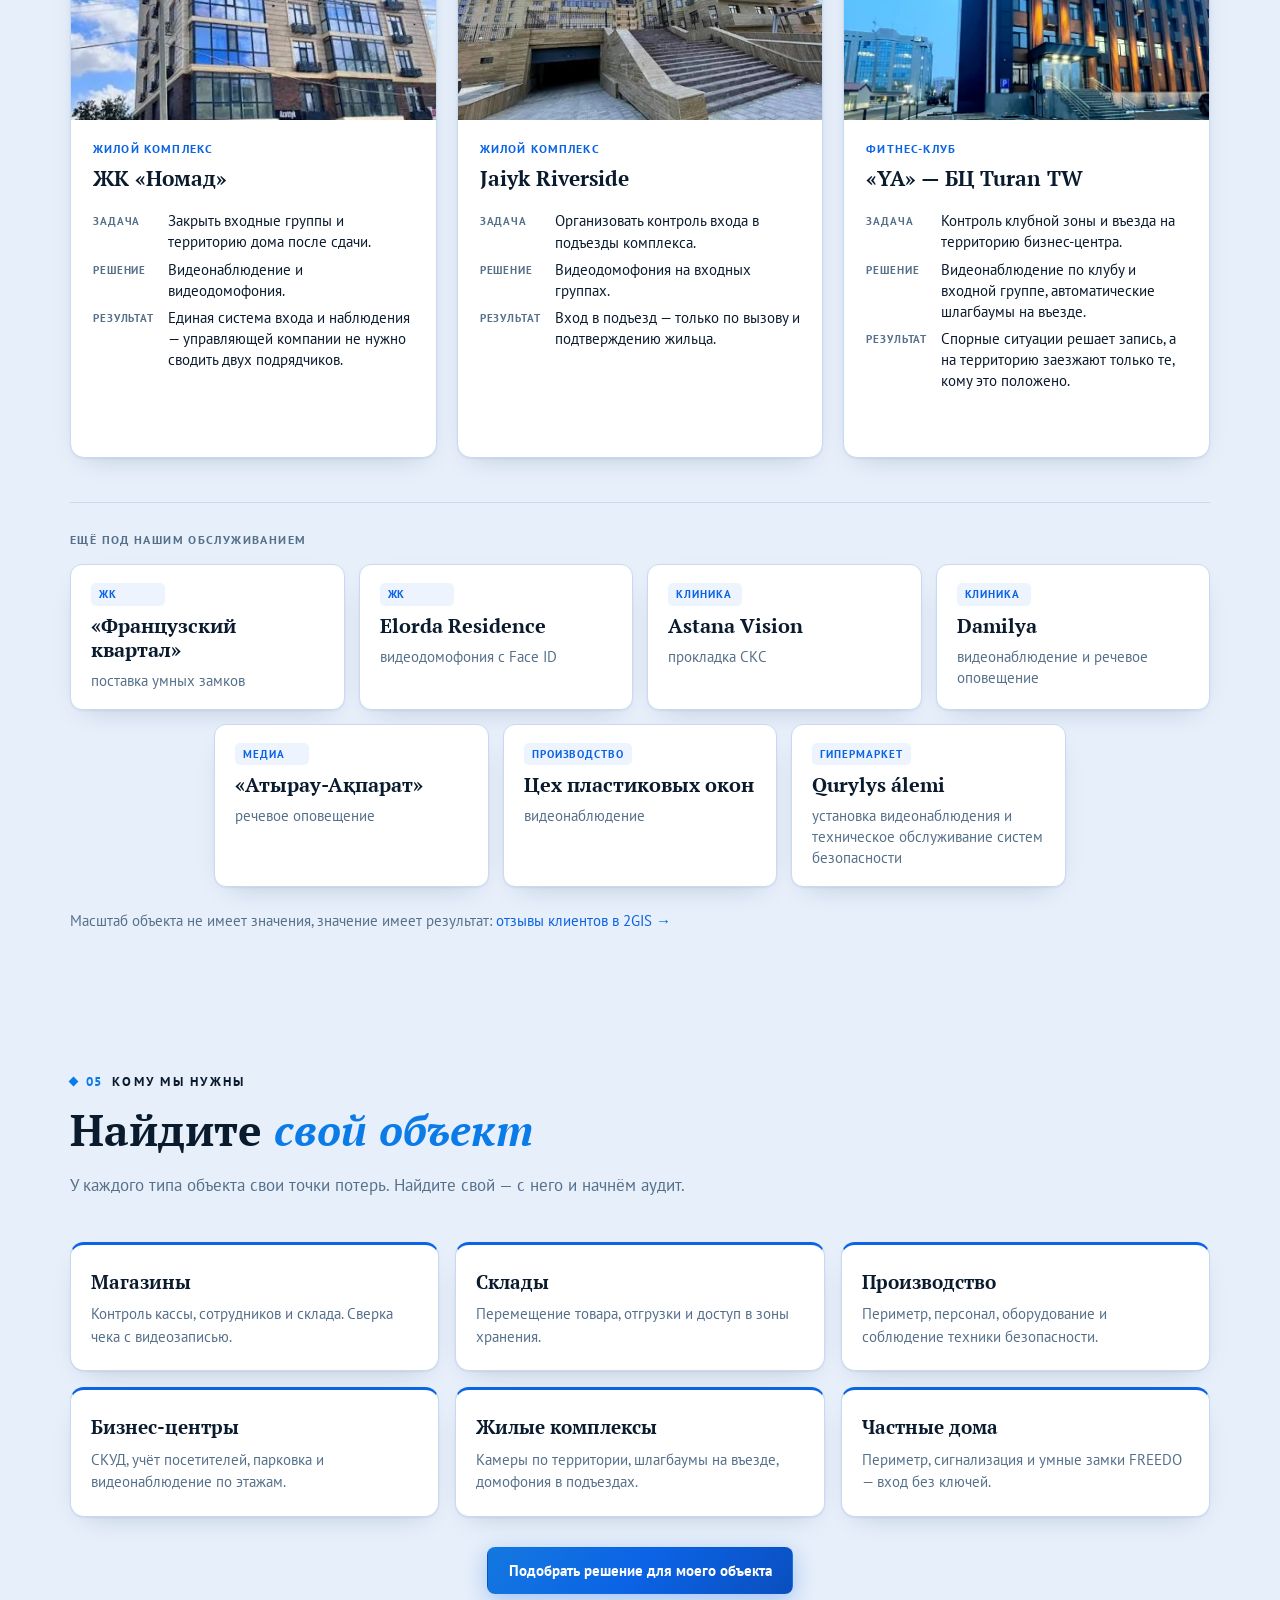
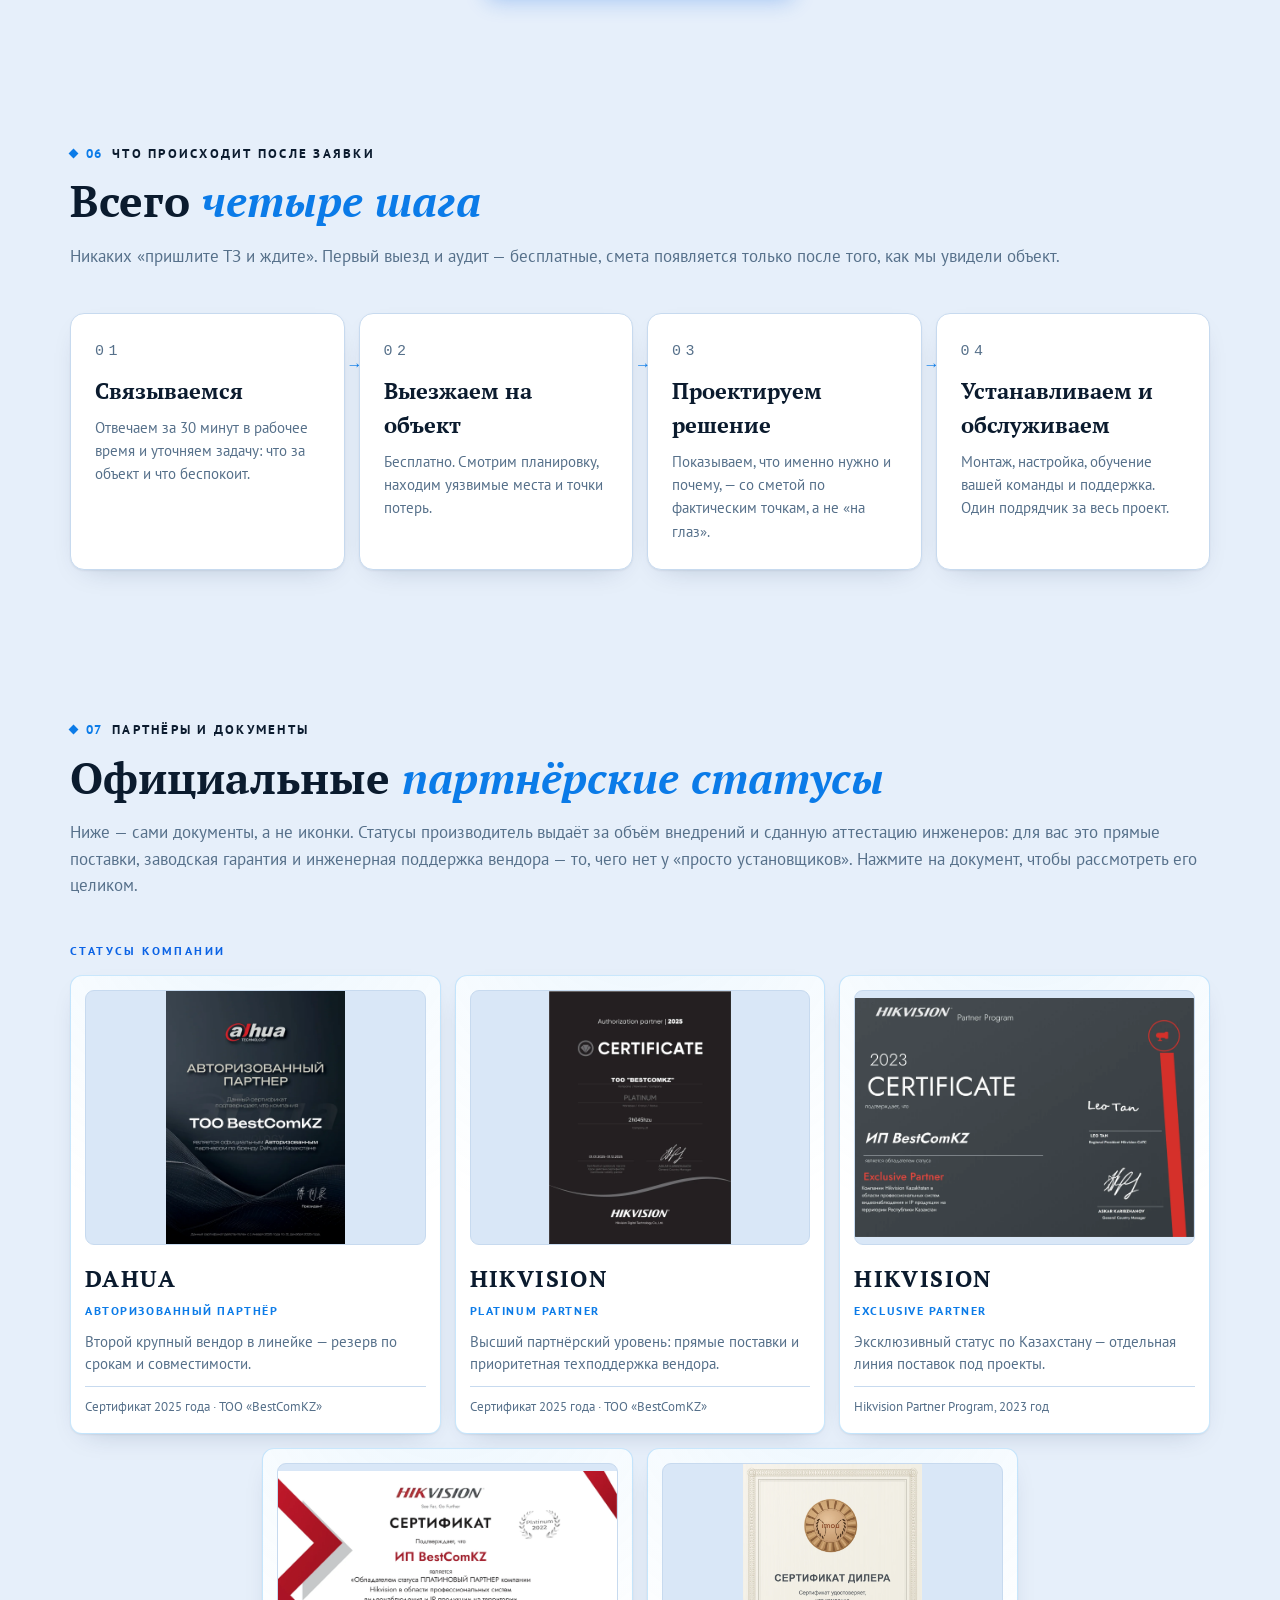
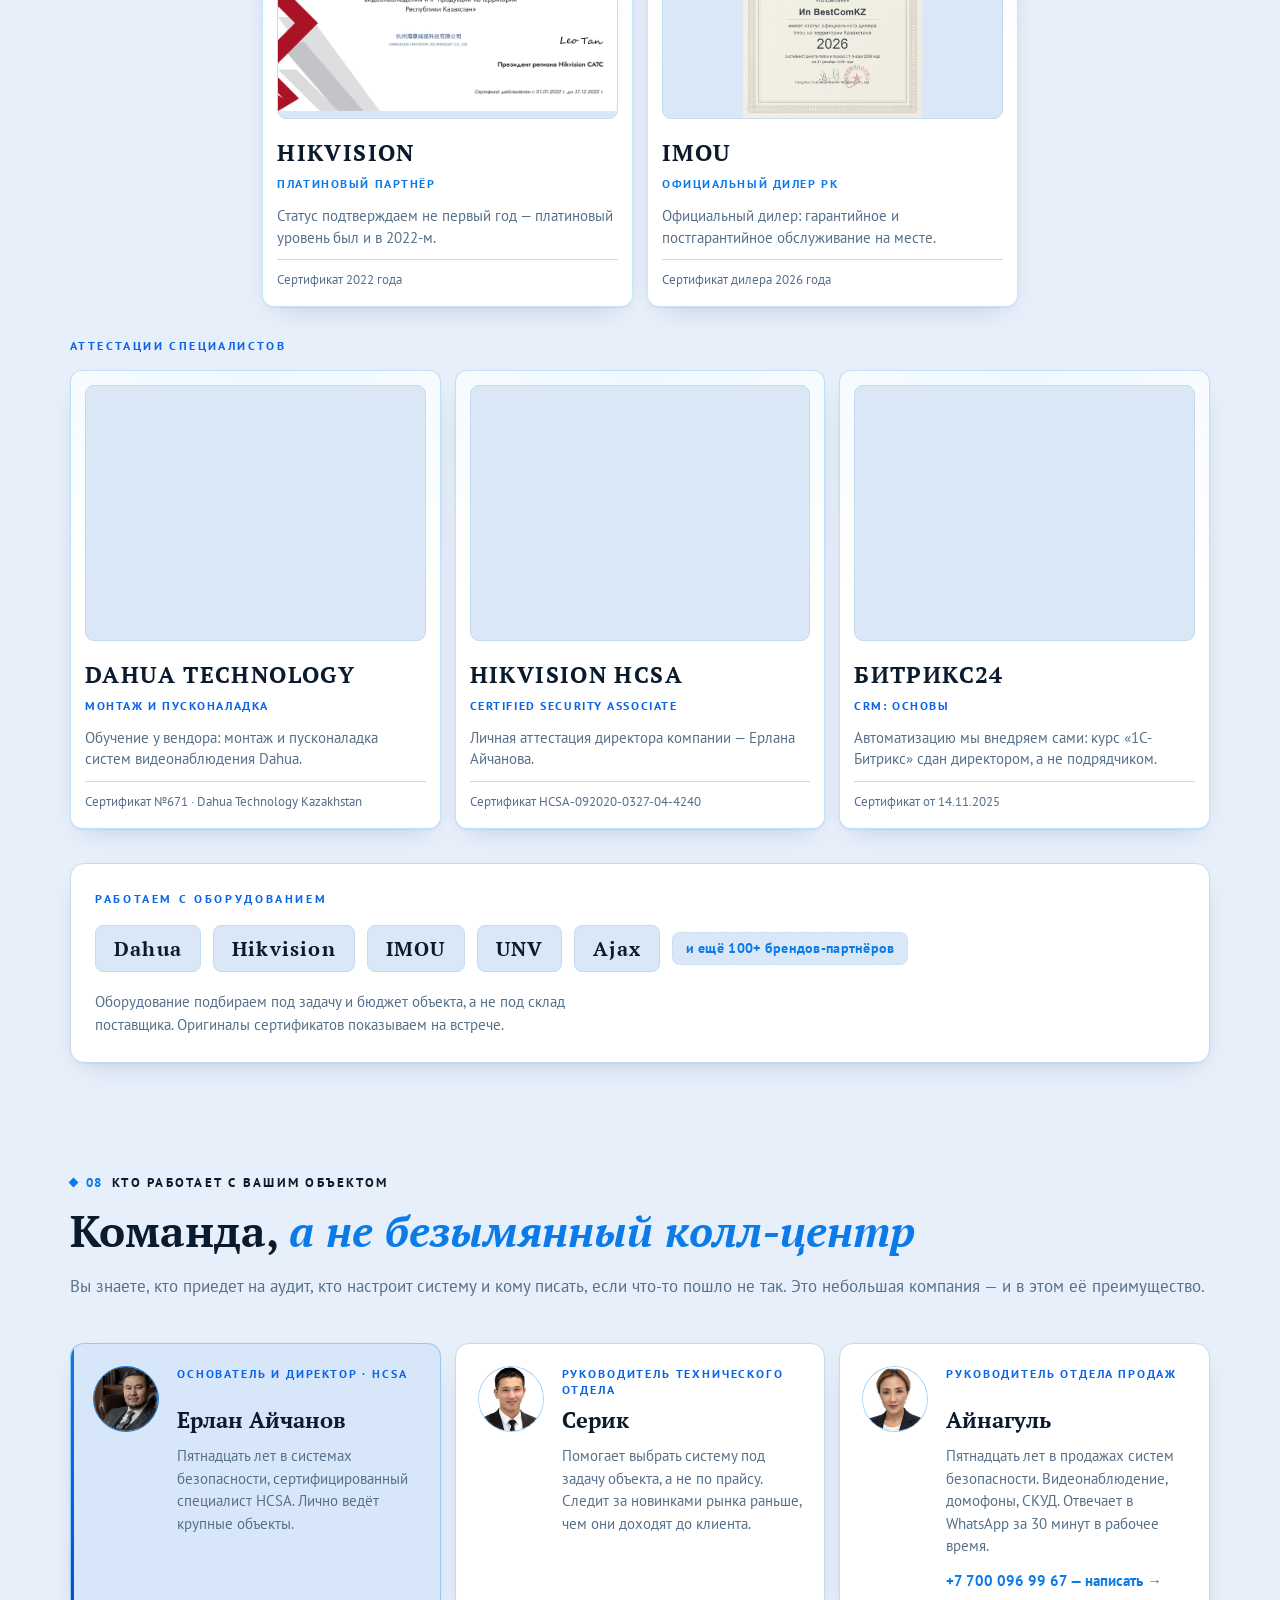
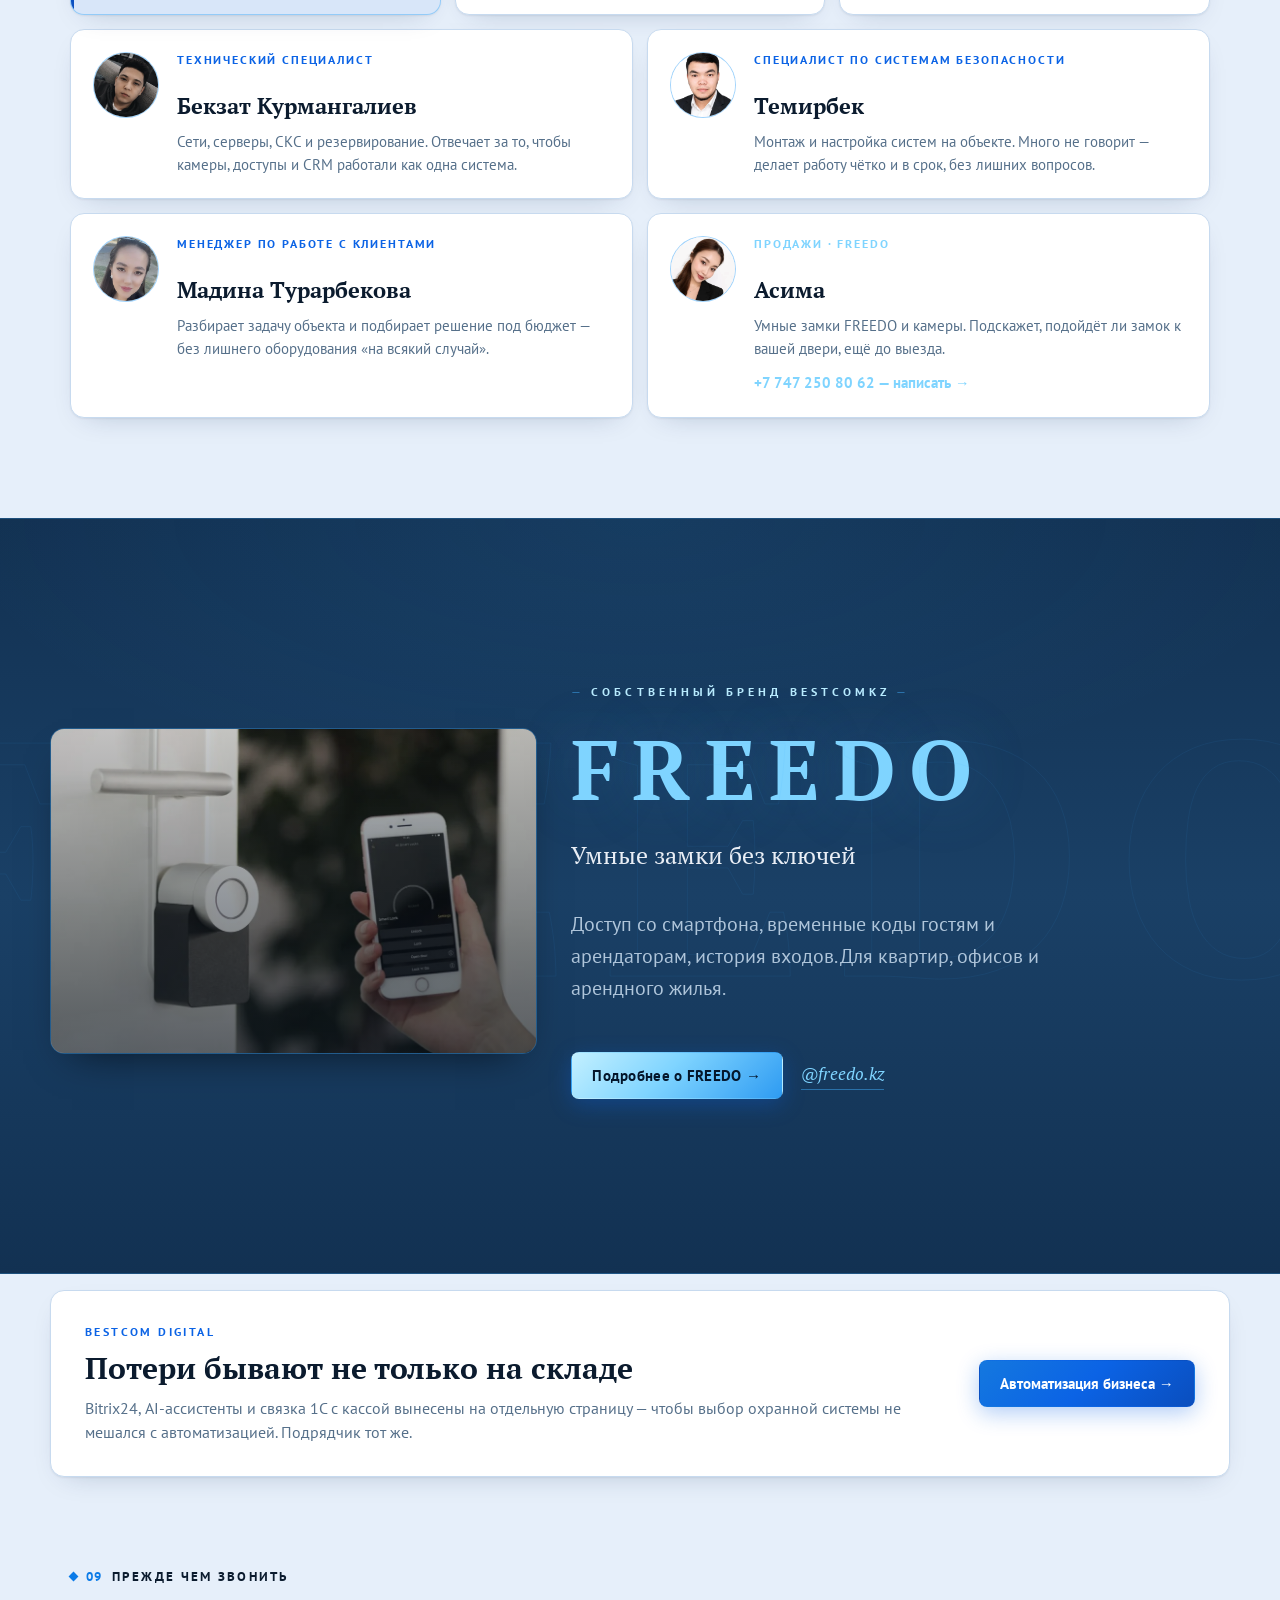
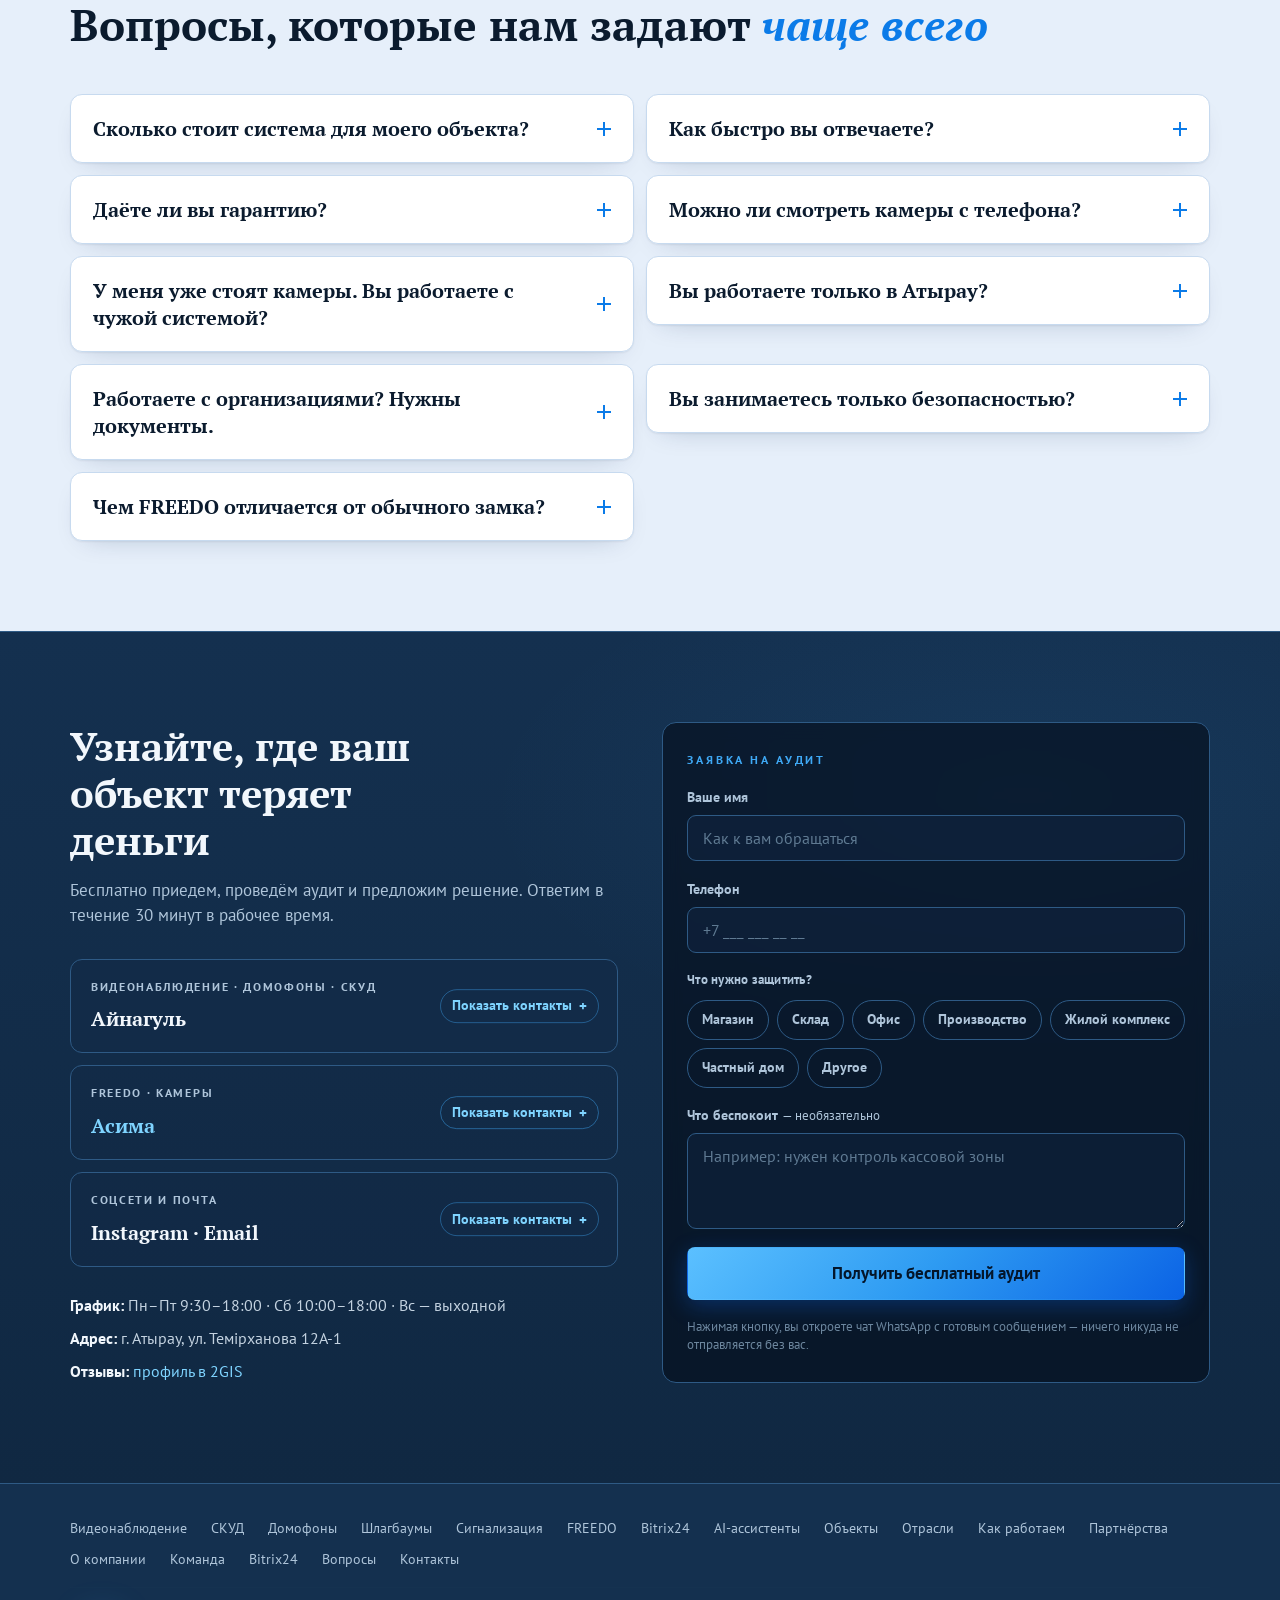
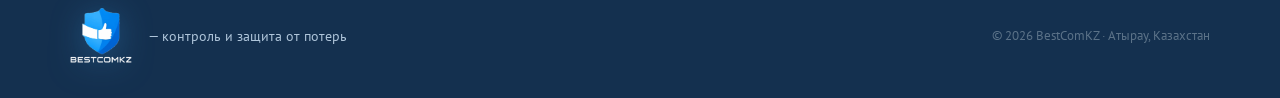
==== commit 99327eae: "Объекты: Qurylys alemi в список «Ещё под нашим обслуживанием» Гипермаркет строительных материалов: у" ====
--- a/index.html
+++ b/index.html
@@ -29,7 +29,7 @@
   <link rel="preconnect" href="https://fonts.gstatic.com" crossorigin>
   <link href="https://fonts.googleapis.com/css2?family=PT+Serif:ital,wght@0,400;0,700;1,400&family=PT+Sans:wght@400;700&display=swap" rel="stylesheet">
 
-  <link rel="stylesheet" href="styles.css?v=20260827-1">
+  <link rel="stylesheet" href="styles.css?v=20260827-2">
 
   <script type="application/ld+json">
   {
@@ -565,6 +565,7 @@
         <li><i data-i="n024a">Клиника</i><span data-i="n024b">Damilya</span><em data-i="n024c">видеонаблюдение и речевое оповещение</em></li>
         <li><i data-i="n025a">Медиа</i><span data-i="n025b">«Атырау-Ақпарат»</span><em data-i="n025c">речевое оповещение</em></li>
         <li><i data-i="n026a">Производство</i><span data-i="n026b">Цех пластиковых окон</span><em data-i="n026c">видеонаблюдение</em></li>
+        <li><i data-i="n027a">Гипермаркет</i><span data-i="n027b">Qurylys álemi</span><em data-i="n027c">установка видеонаблюдения и техническое обслуживание систем безопасности</em></li>
       </ul>
       <p class="cases__note" data-i="t084">Масштаб объекта не имеет значения, значение имеет результат:
       <a href="https://2gis.kz/atyrau/geo/70000001051373711" target="_blank" rel="noopener" data-ch="2gis" data-contact="company">отзывы клиентов в 2GIS →</a></p>
@@ -1115,6 +1116,6 @@
   </figure>
 </div>
 
-<script src="script.js?v=20260827-1" defer></script>
+<script src="script.js?v=20260827-2" defer></script>
 </body>
 </html>
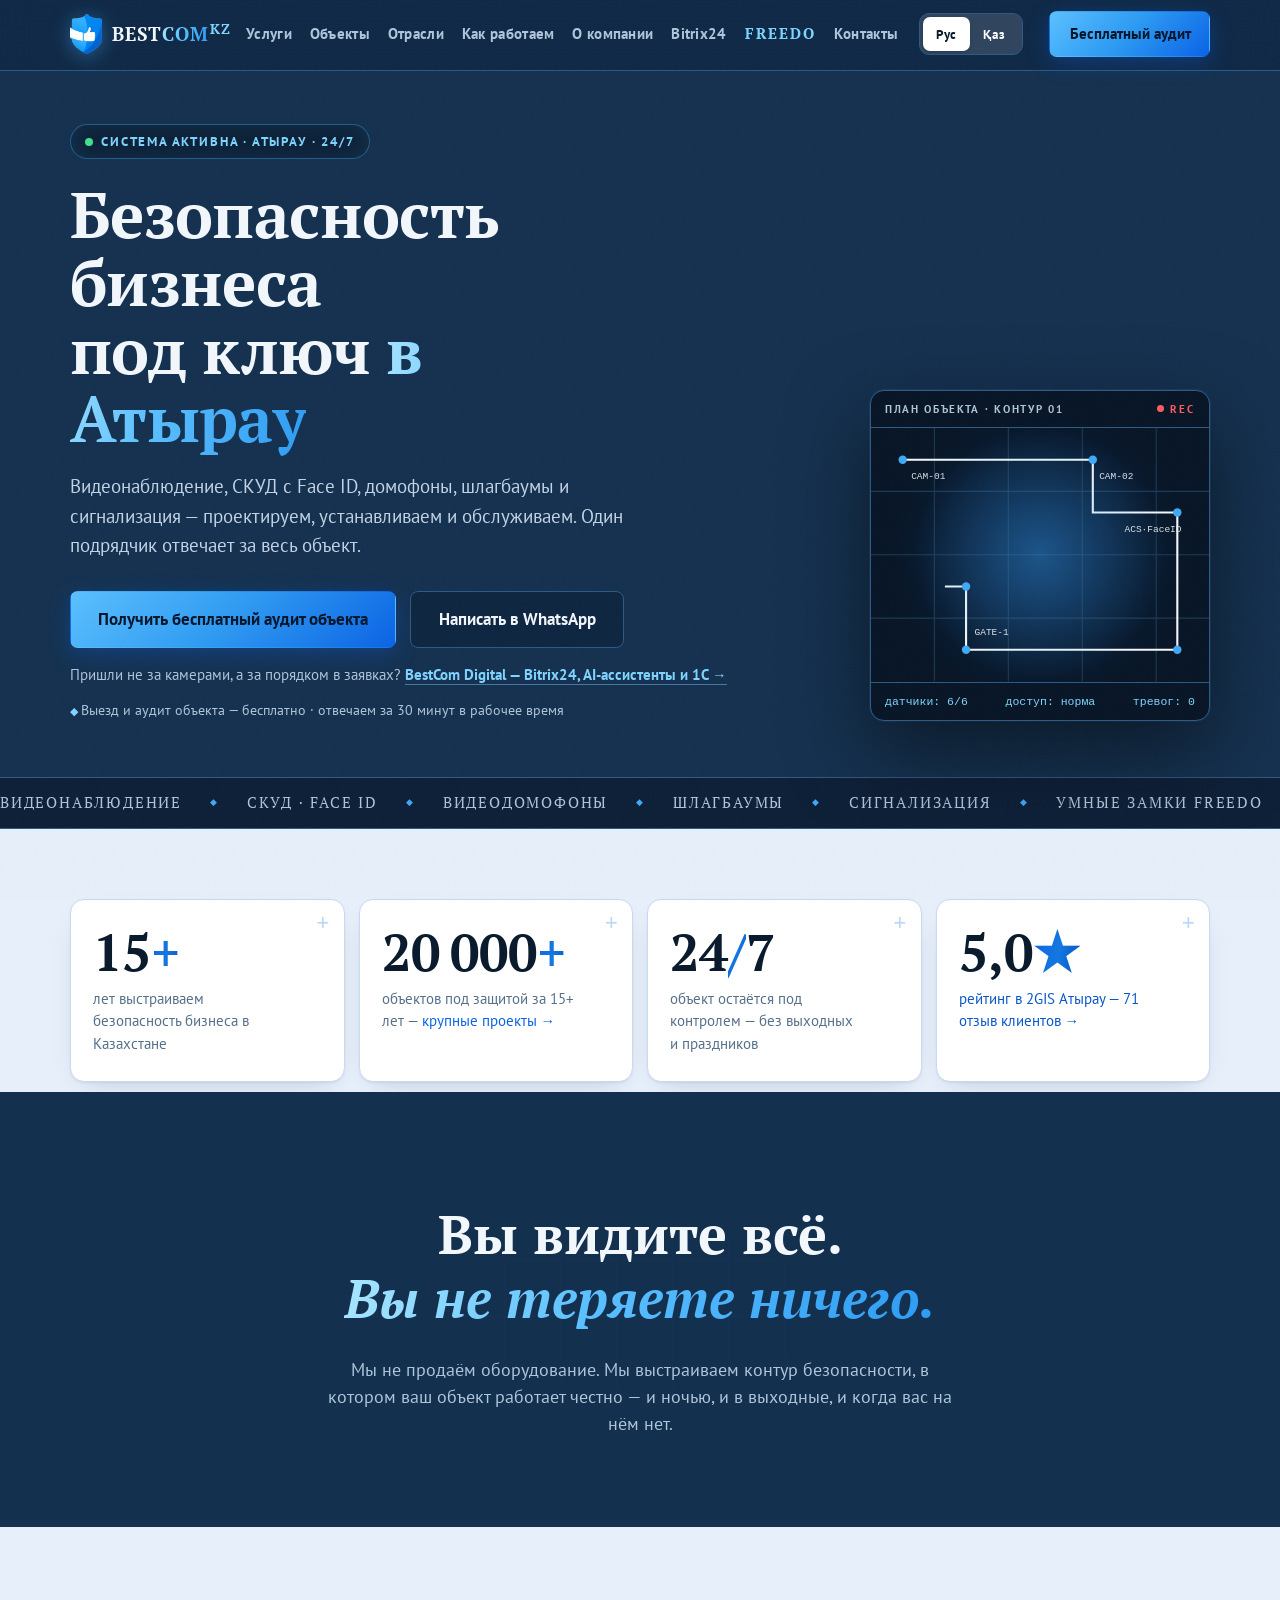
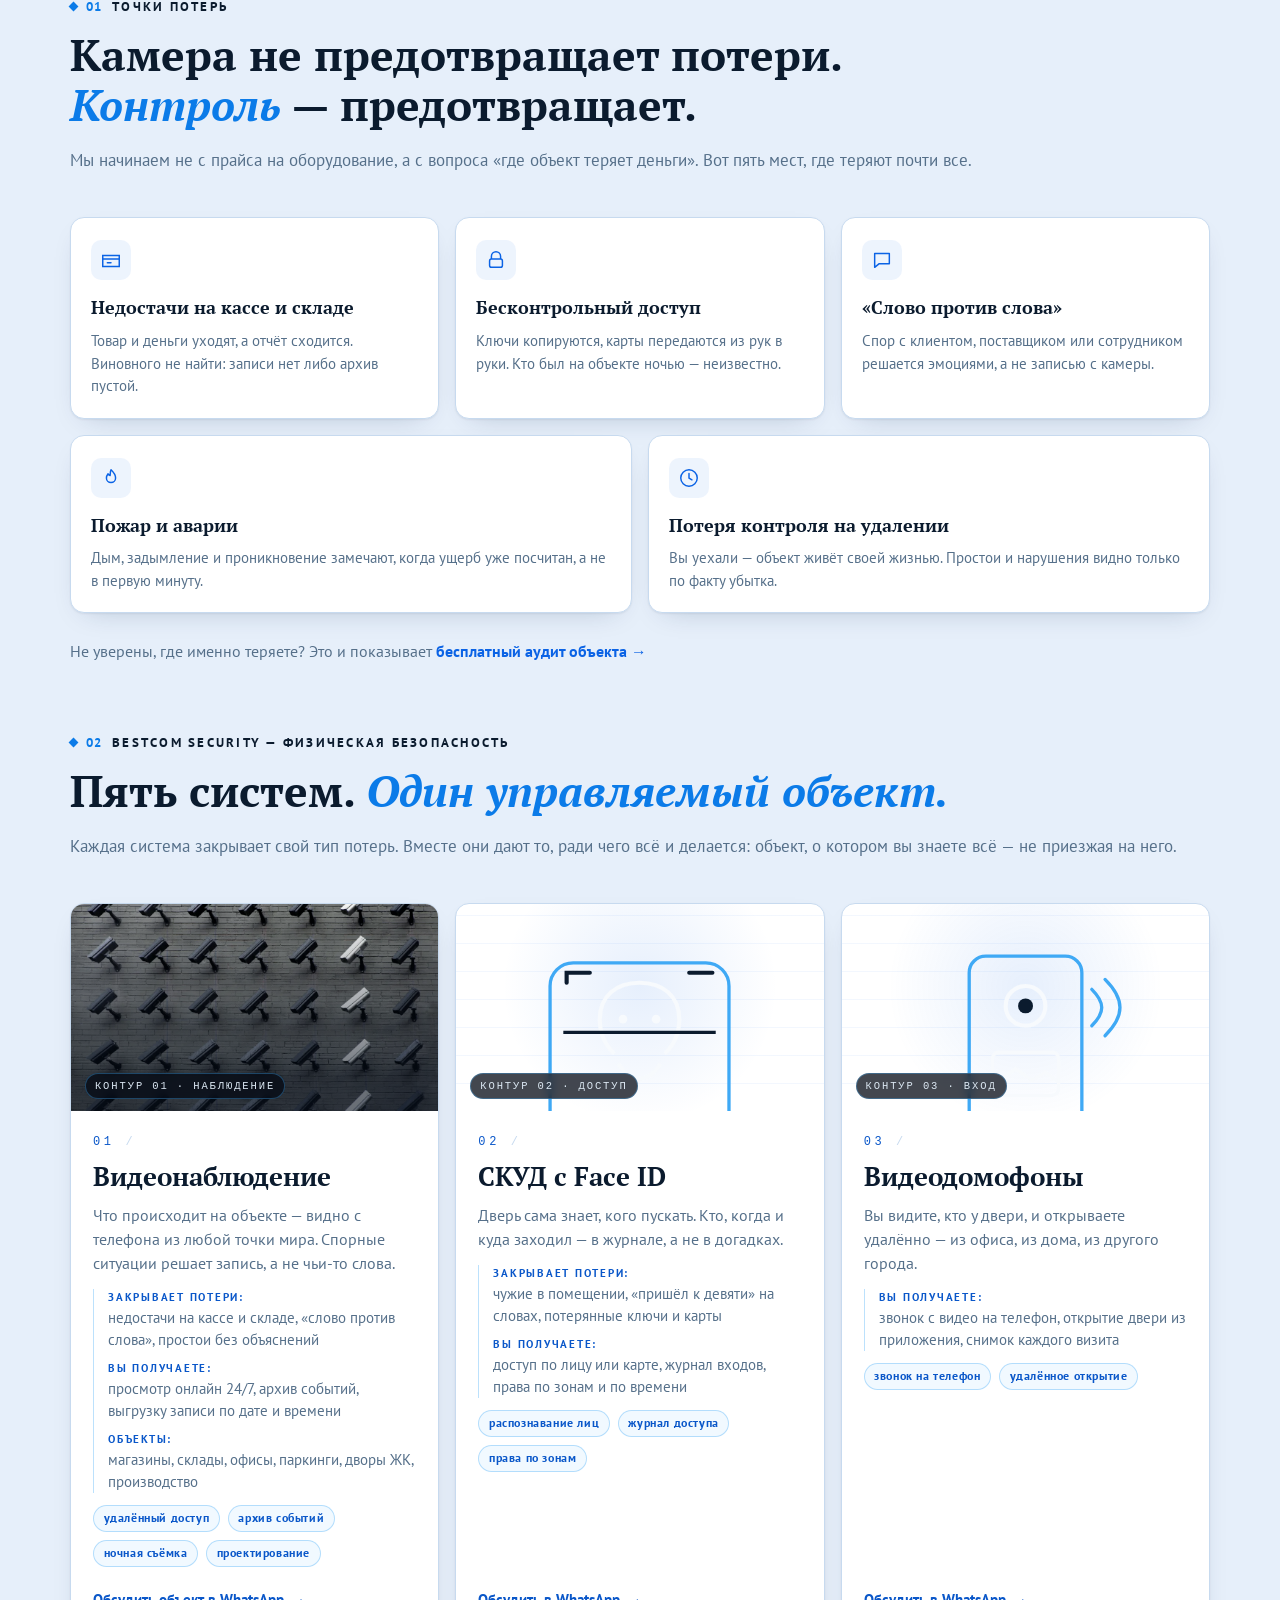
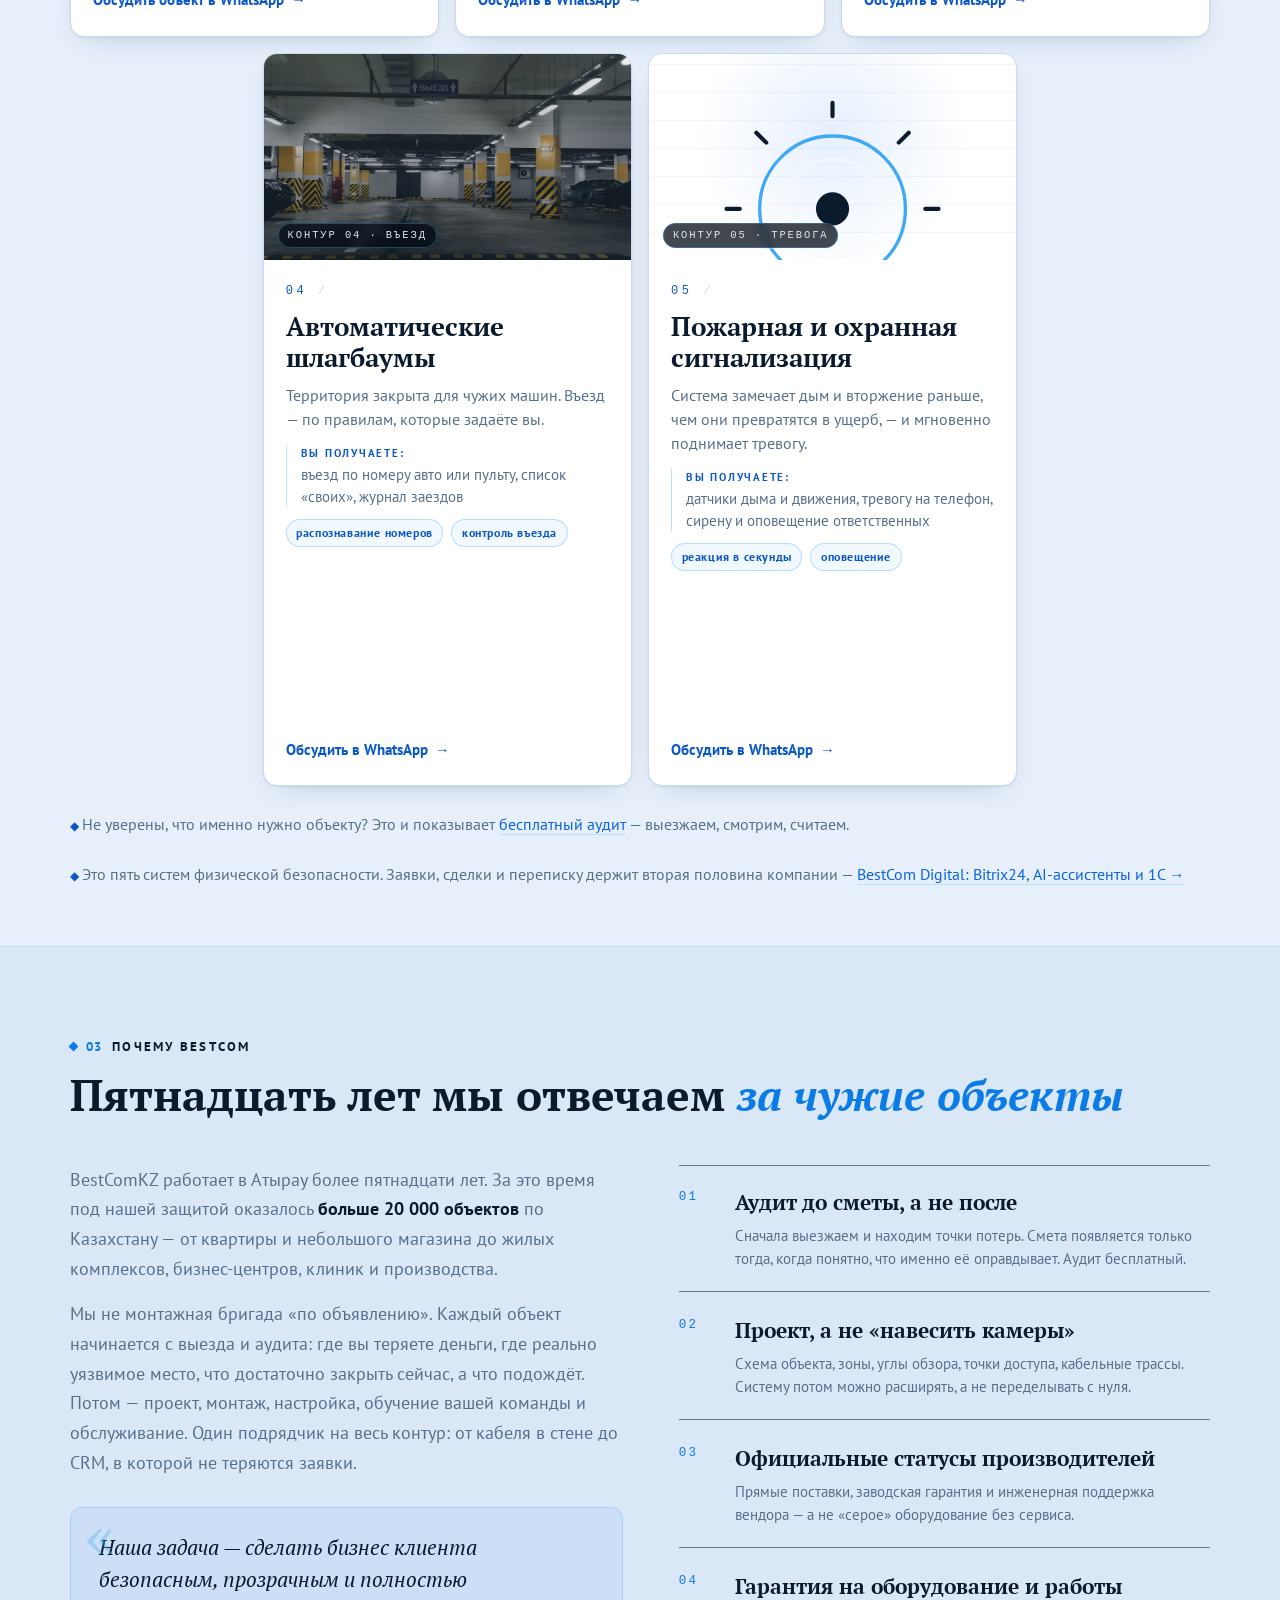
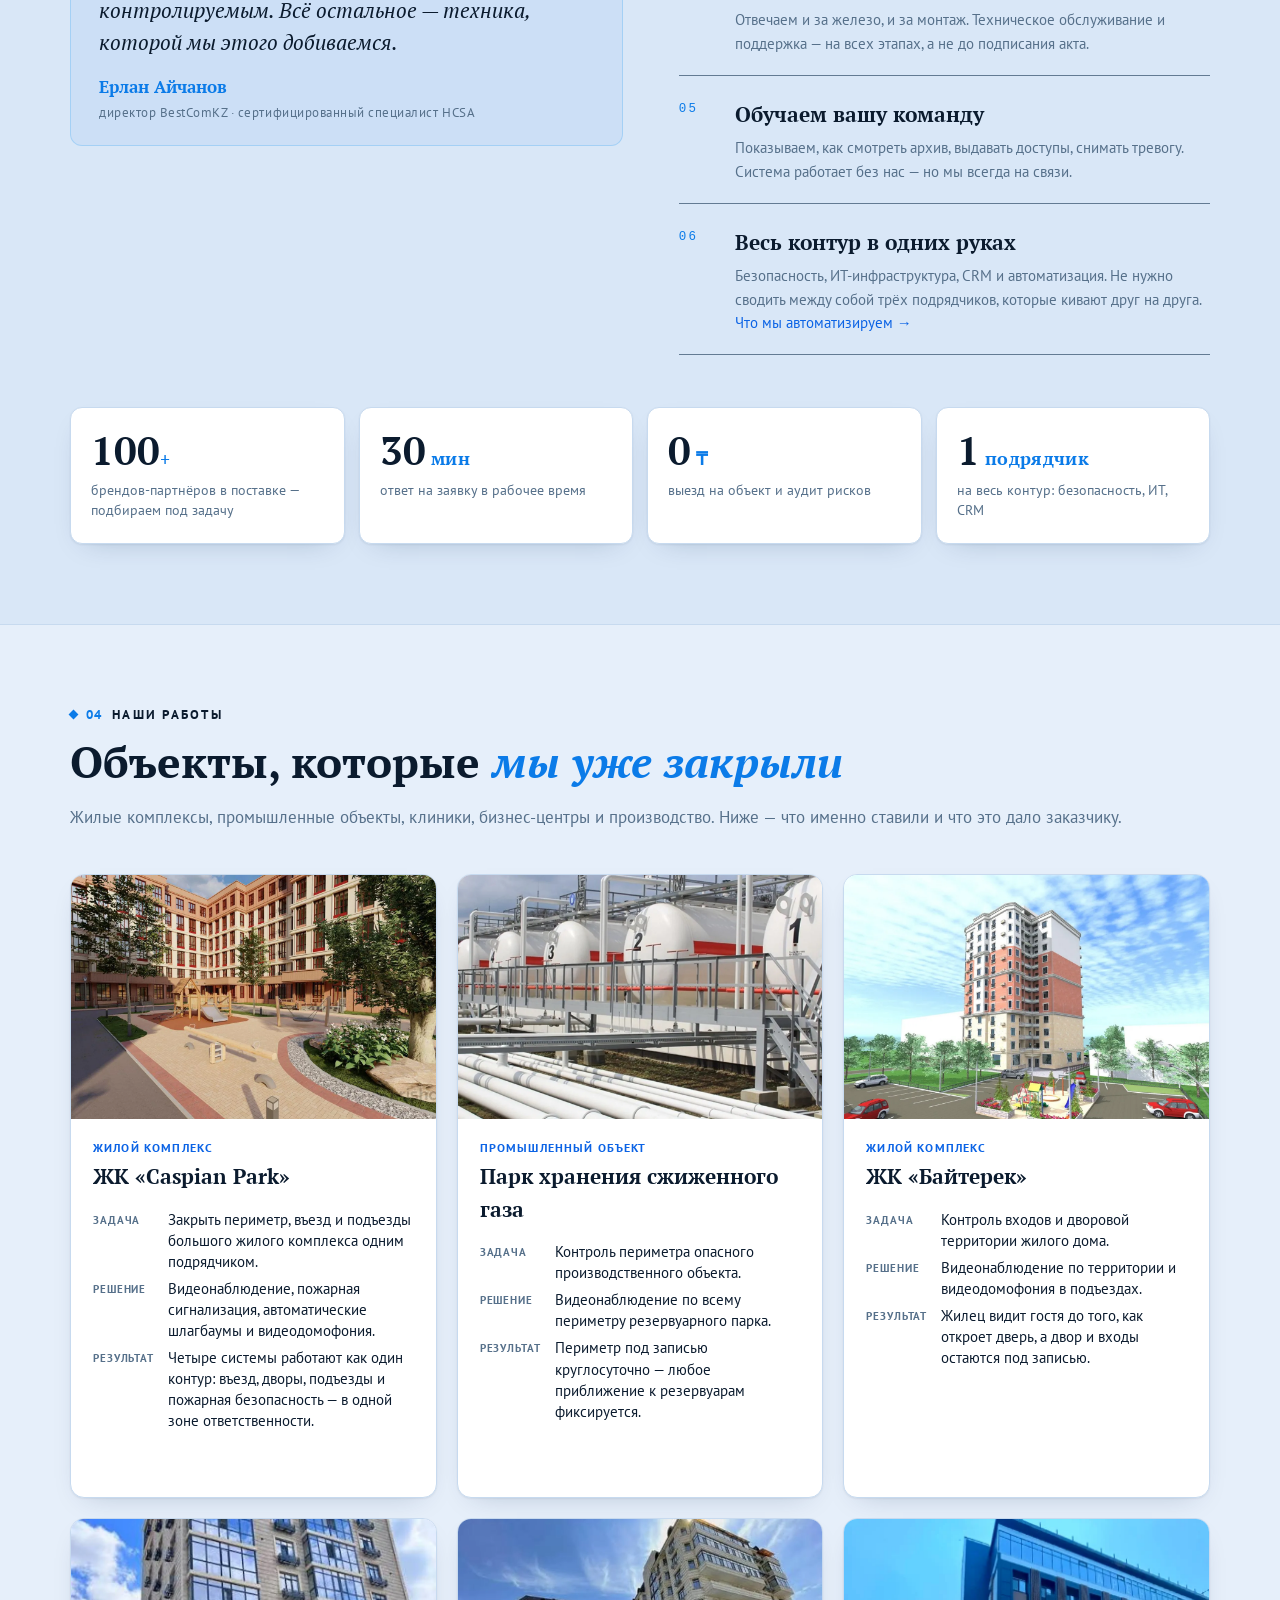
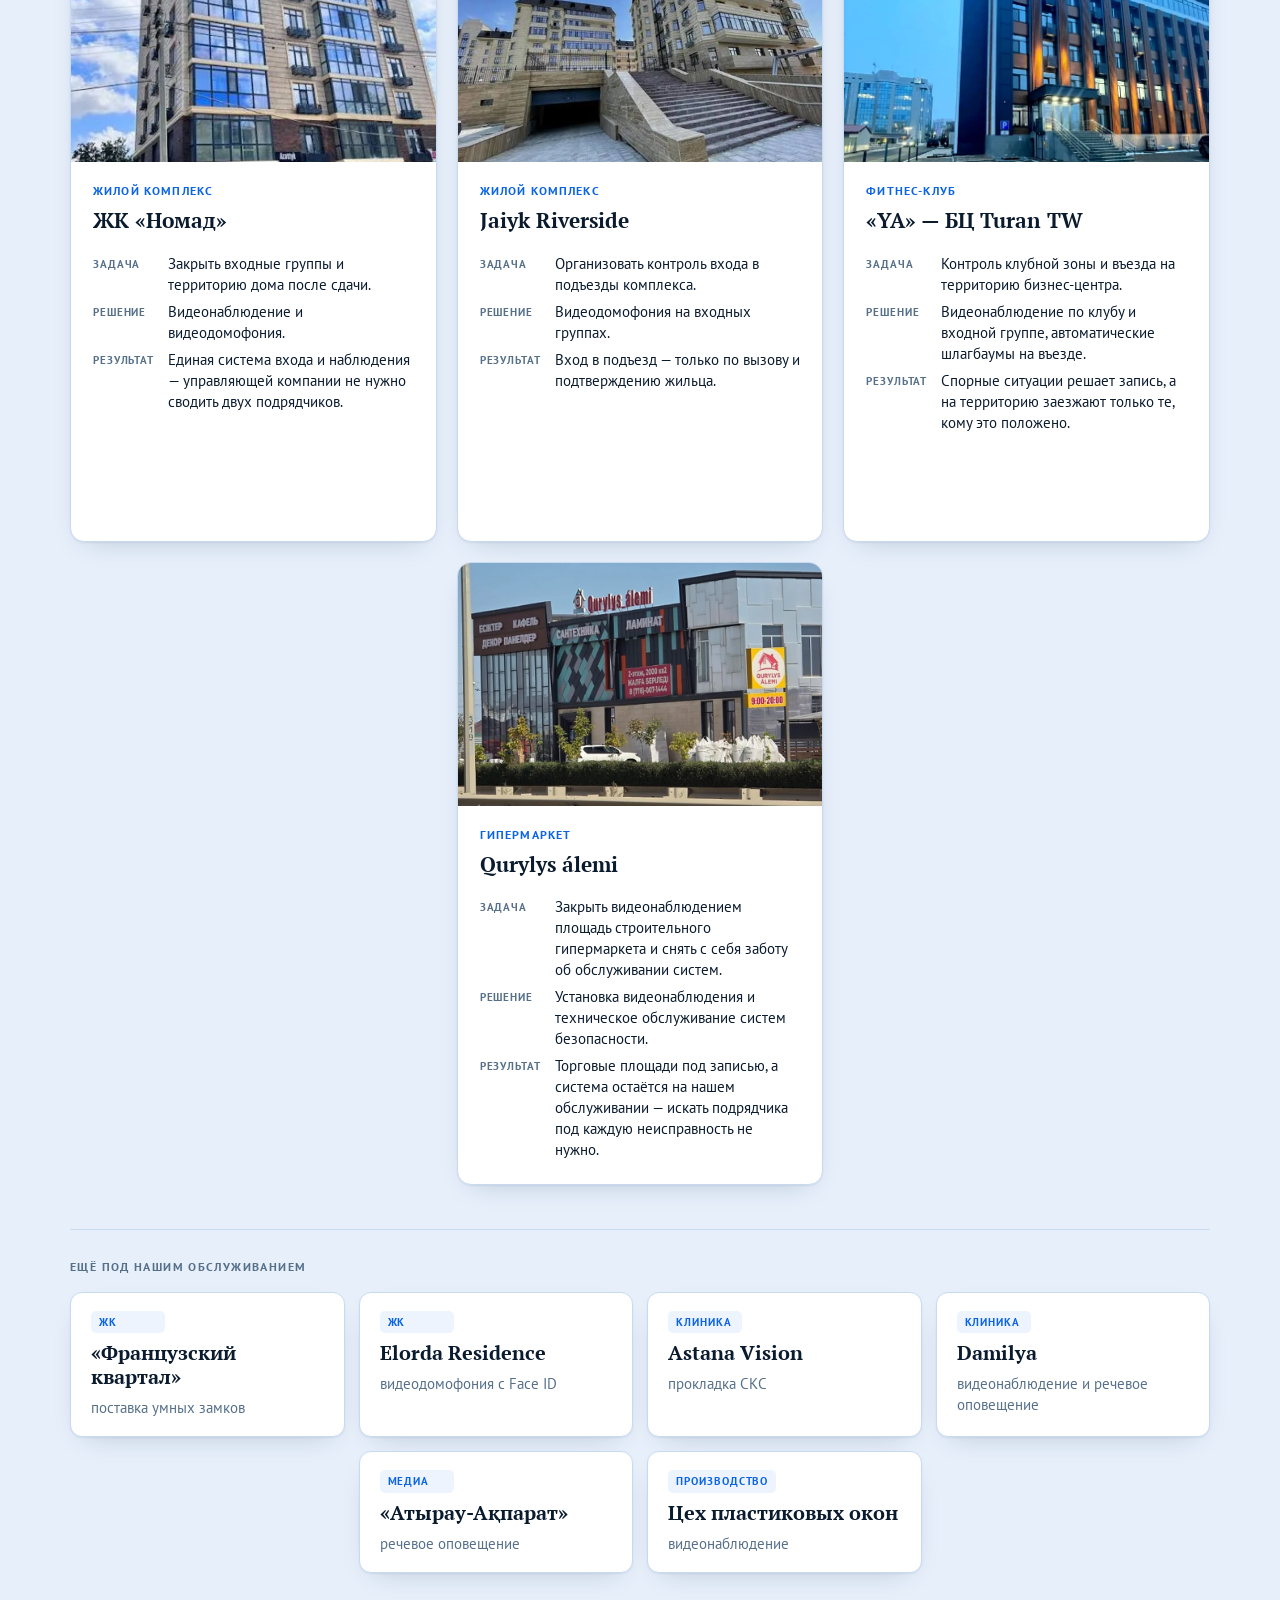
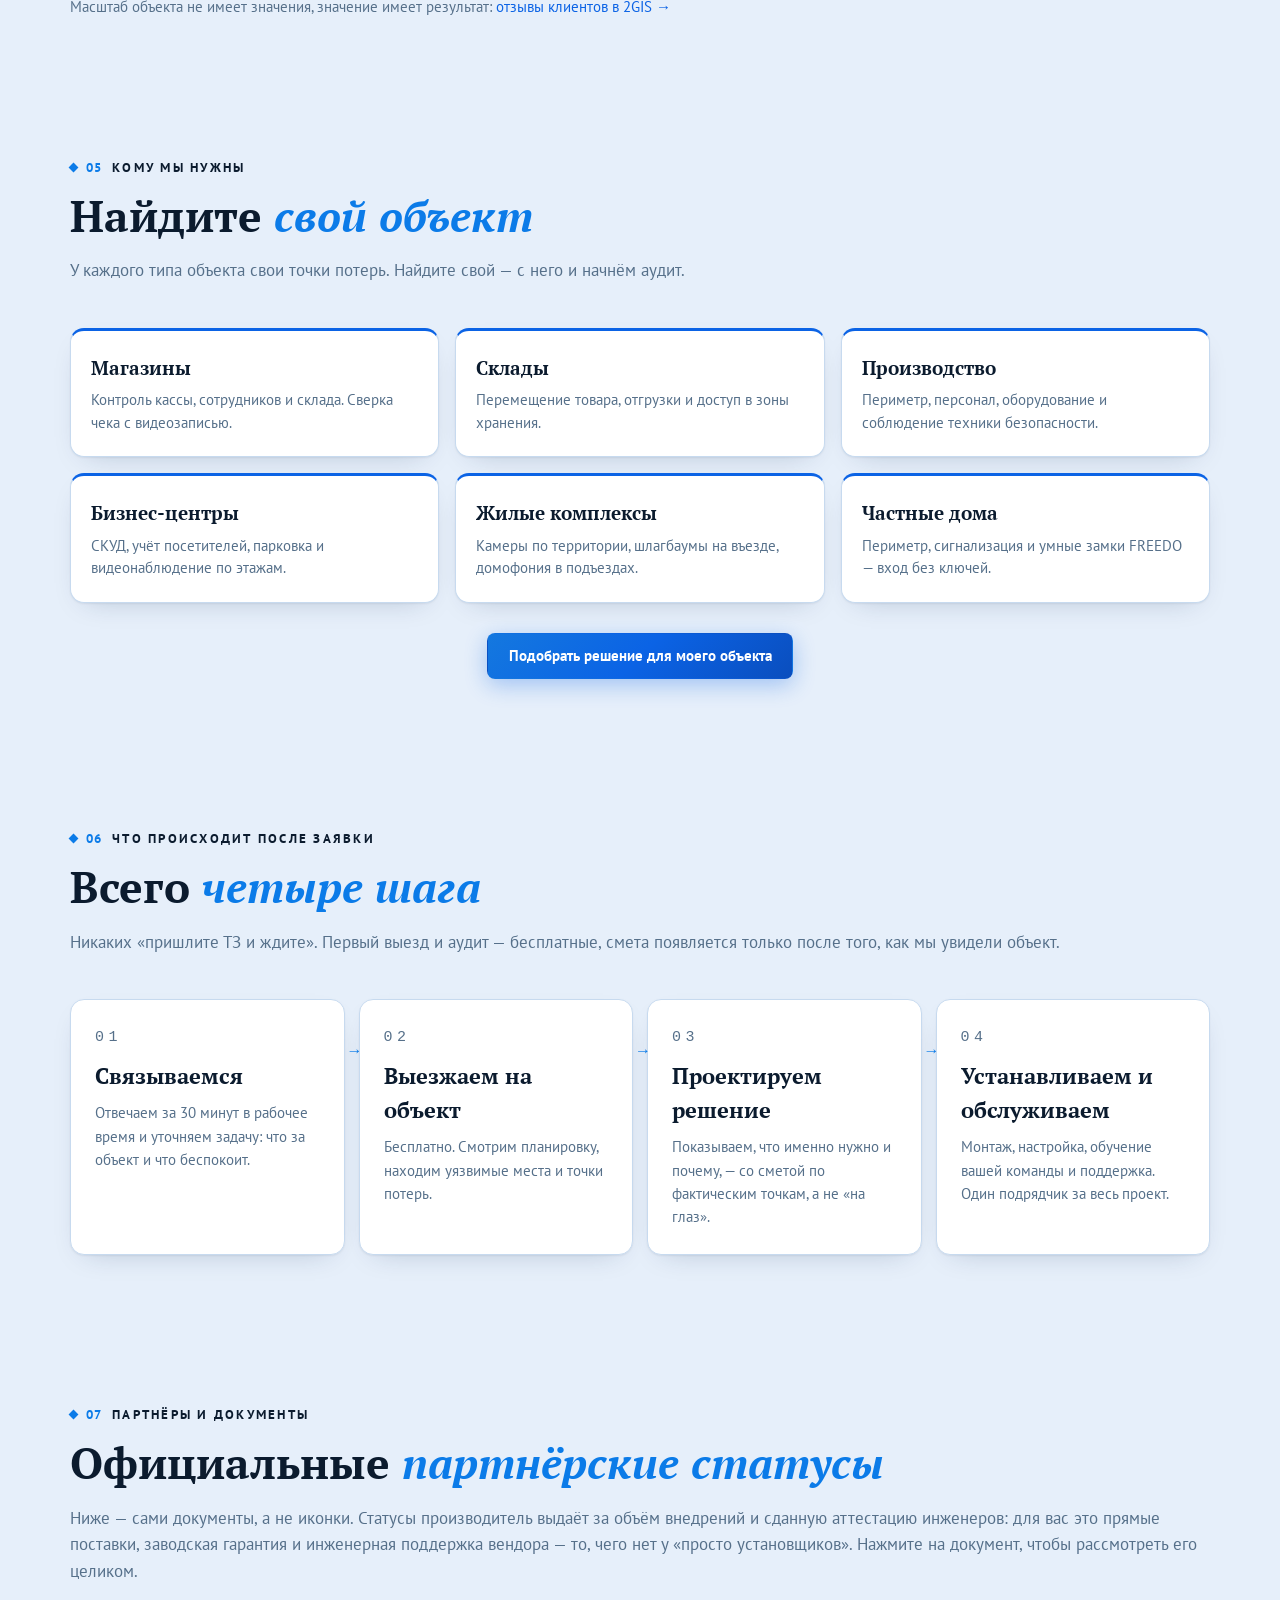
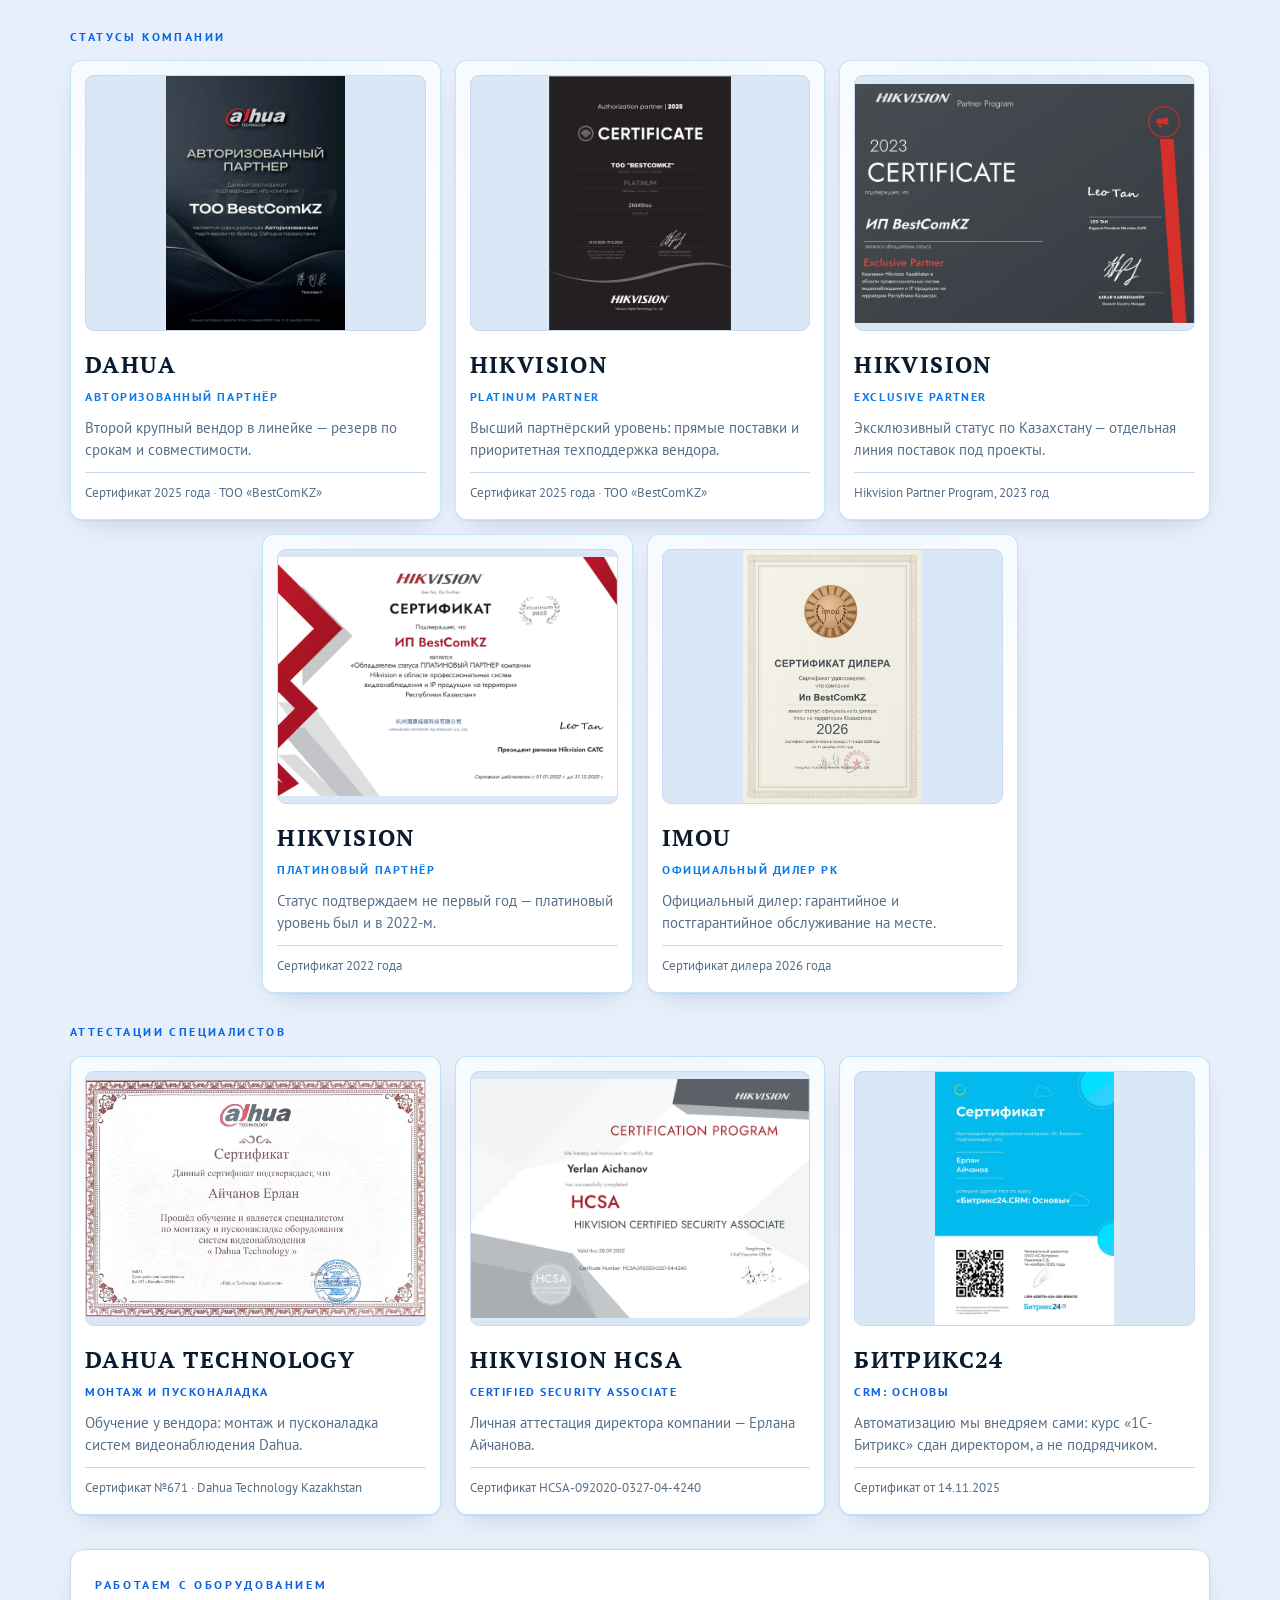
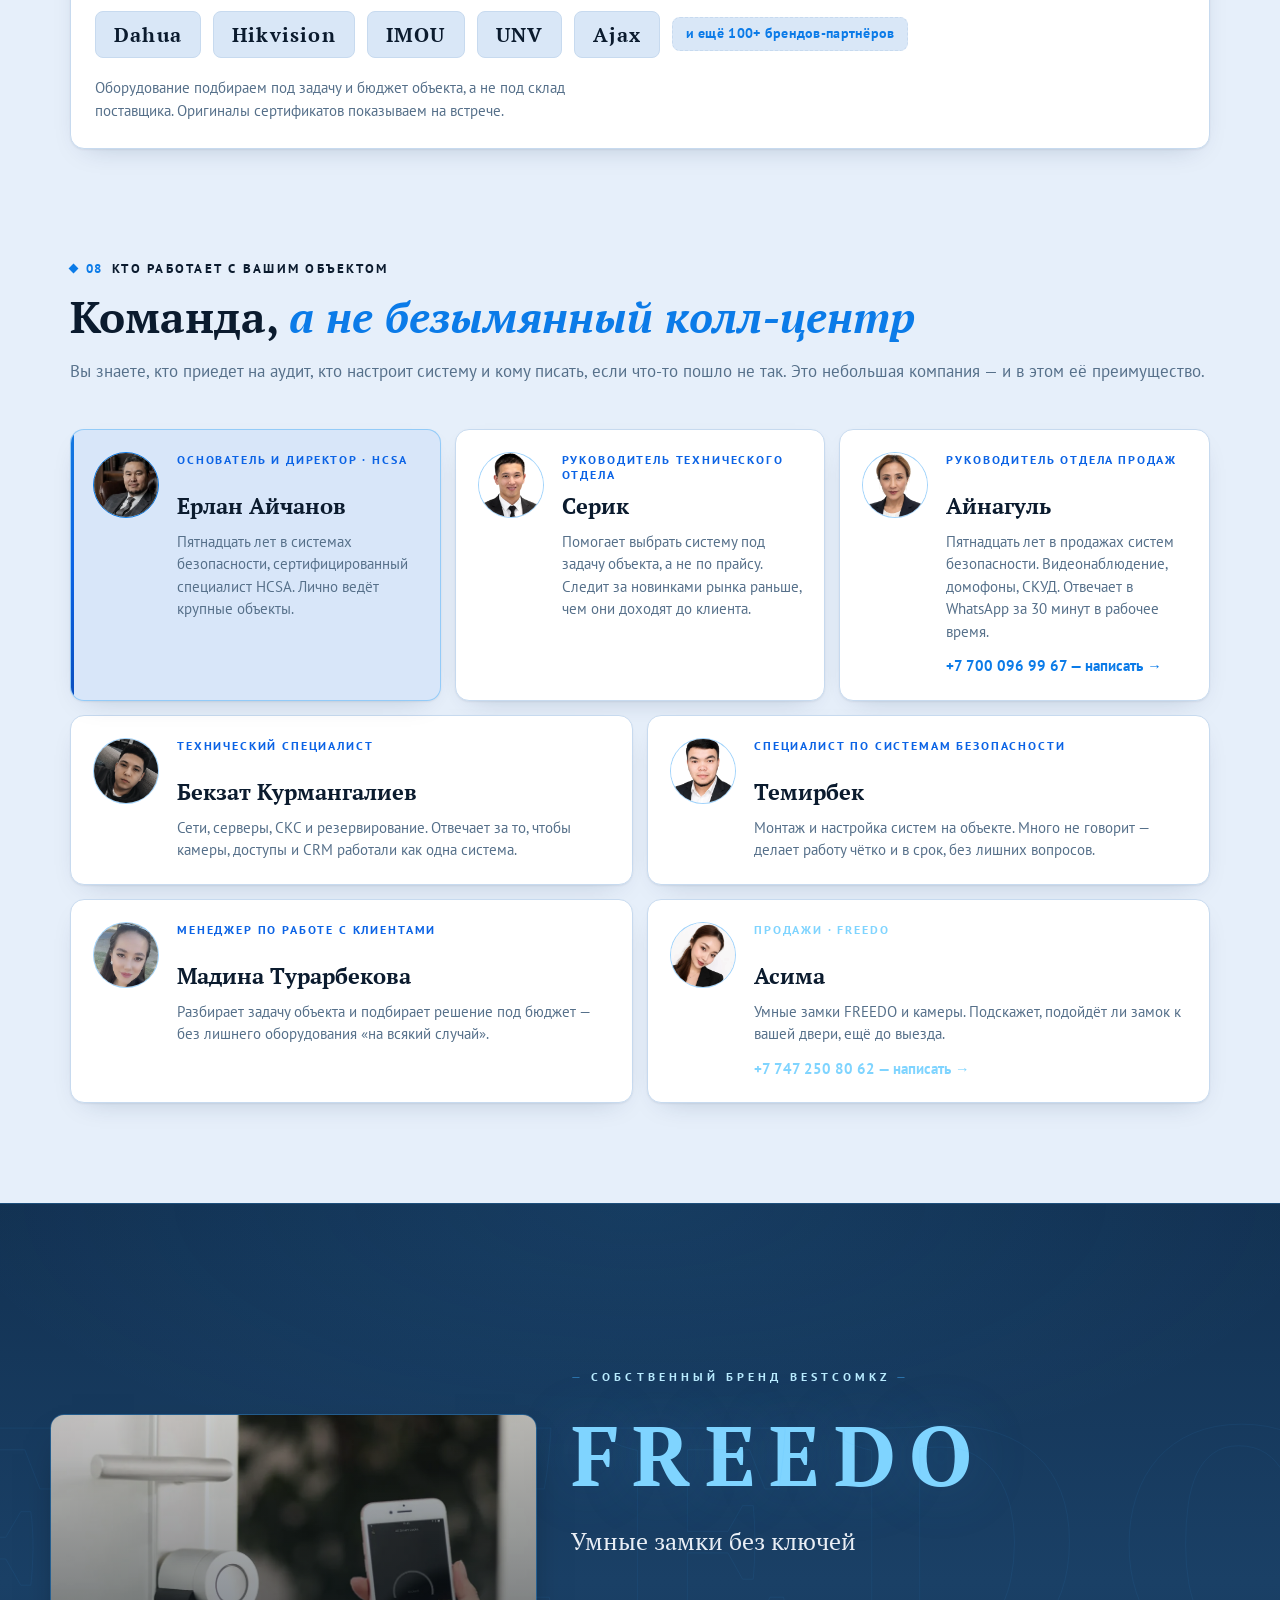
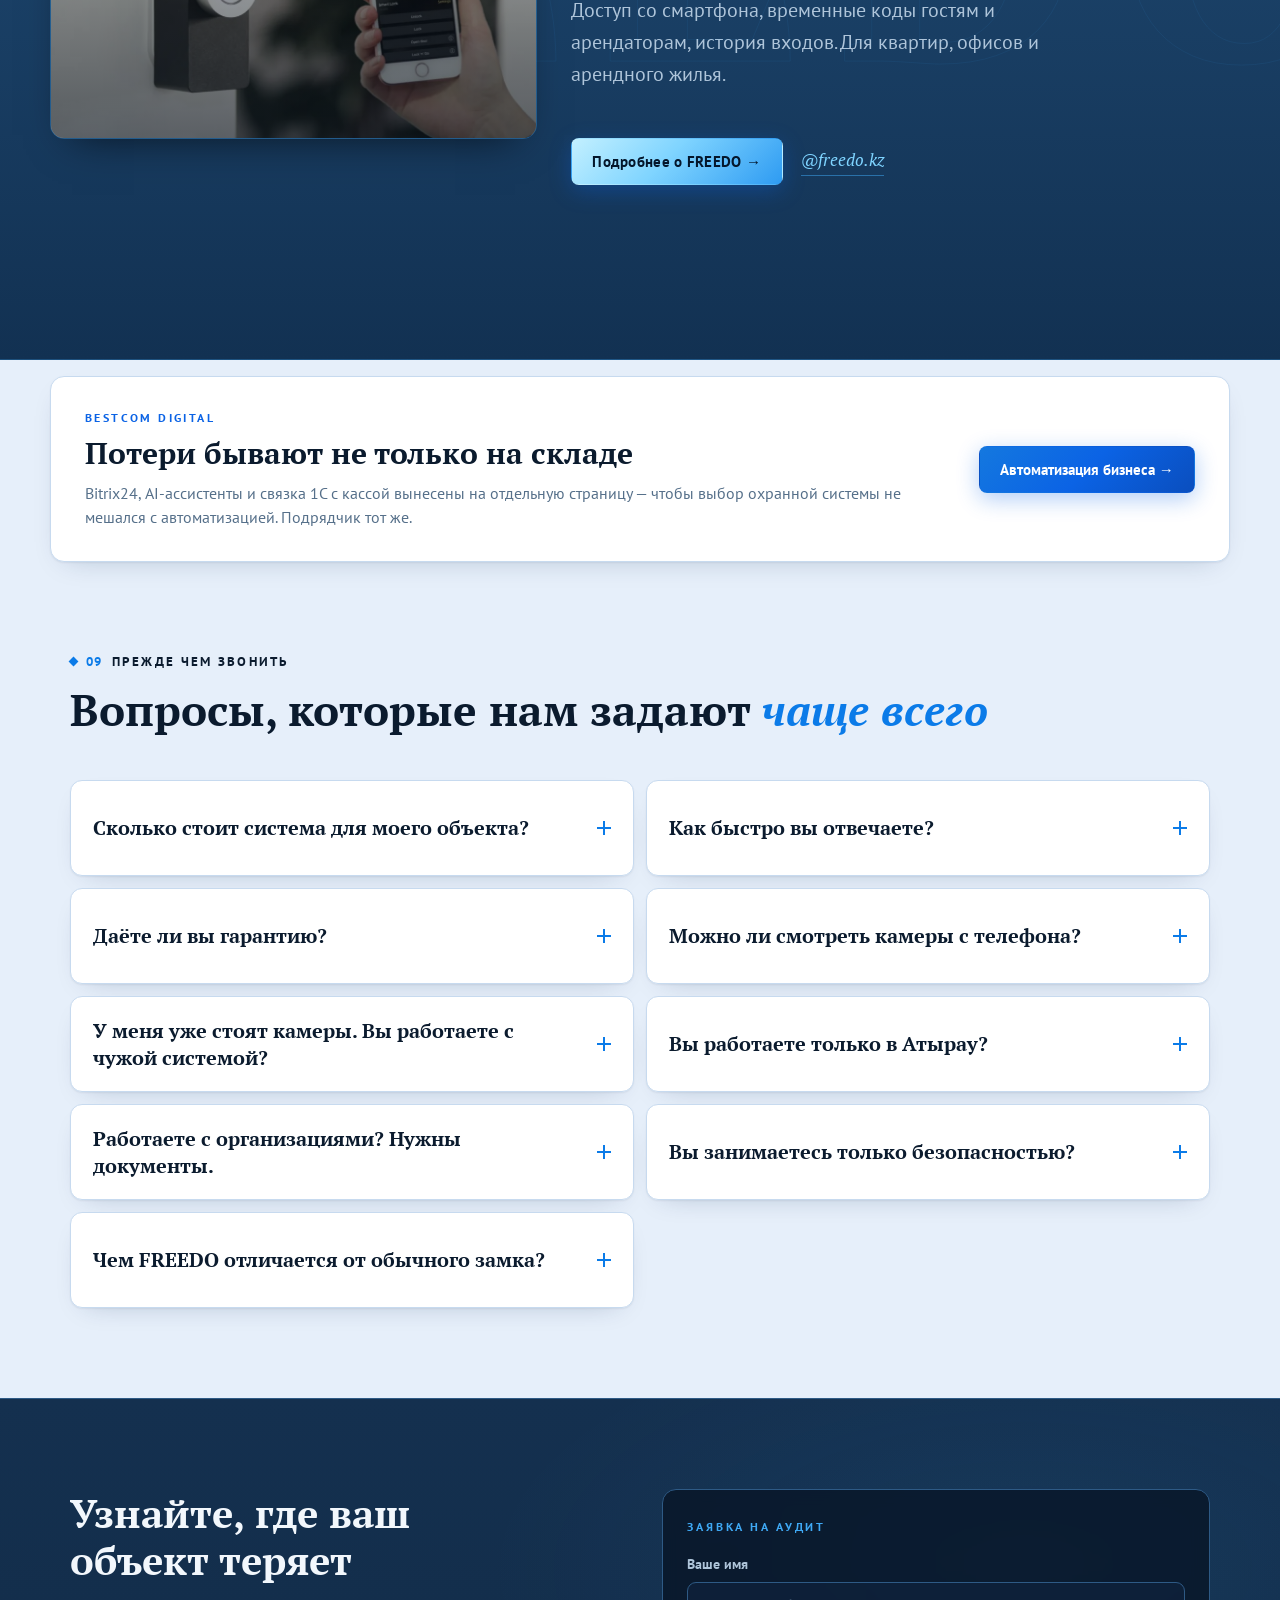
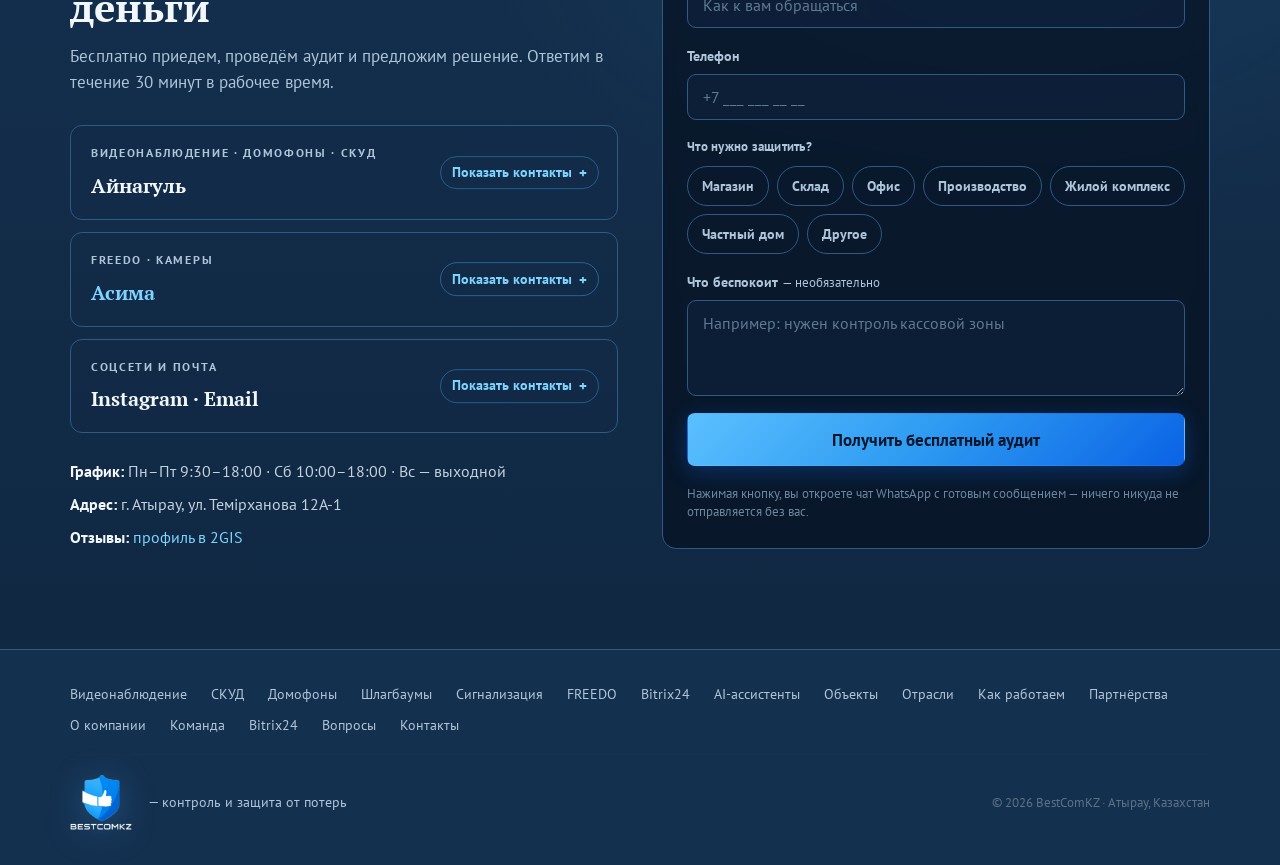
==== commit e0466bc8: "Объекты: Qurylys alemi седьмой карточкой по центру ряда; FAQ — плашки одного размера Объект переехал" ====
--- a/index.html
+++ b/index.html
@@ -29,7 +29,7 @@
   <link rel="preconnect" href="https://fonts.gstatic.com" crossorigin>
   <link href="https://fonts.googleapis.com/css2?family=PT+Serif:ital,wght@0,400;0,700;1,400&family=PT+Sans:wght@400;700&display=swap" rel="stylesheet">
 
-  <link rel="stylesheet" href="styles.css?v=20260827-2">
+  <link rel="stylesheet" href="styles.css?v=20260827-3">
 
   <script type="application/ld+json">
   {
@@ -554,6 +554,20 @@
           </dl>
         </div>
       </article>
+      <!-- Седьмой объект остаётся один в ряду: модификатор case--solo ставит его
+           по центру полосы, но шириной ровно в одну колонку — карточка не растягивается. -->
+      <article class="case case--solo rev" data-rev>
+        <figure class="case__ph"><img src="assets/case-qurylys.webp" alt="Строительный гипермаркет Qurylys álemi — видеонаблюдение и обслуживание систем безопасности от BestComKZ" width="900" height="600" loading="lazy" decoding="async"></figure>
+        <div class="case__body">
+          <p class="case__kind" data-i="c08k">Гипермаркет</p>
+          <h3 class="case__name" data-i="c08n">Qurylys álemi</h3>
+          <dl class="case__dl">
+            <dt data-i="n020">Задача</dt><dd data-i="c08t">Закрыть видеонаблюдением площадь строительного гипермаркета и снять с себя заботу об обслуживании систем.</dd>
+            <dt data-i="n021">Решение</dt><dd data-i="c08s">Установка видеонаблюдения и техническое обслуживание систем безопасности.</dd>
+            <dt data-i="n022">Результат</dt><dd data-i="c08r">Торговые площади под записью, а система остаётся на нашем обслуживании — искать подрядчика под каждую неисправность не нужно.</dd>
+          </dl>
+        </div>
+      </article>
     </div>
 
     <div class="cases__more rev" data-rev>
@@ -565,7 +579,6 @@
         <li><i data-i="n024a">Клиника</i><span data-i="n024b">Damilya</span><em data-i="n024c">видеонаблюдение и речевое оповещение</em></li>
         <li><i data-i="n025a">Медиа</i><span data-i="n025b">«Атырау-Ақпарат»</span><em data-i="n025c">речевое оповещение</em></li>
         <li><i data-i="n026a">Производство</i><span data-i="n026b">Цех пластиковых окон</span><em data-i="n026c">видеонаблюдение</em></li>
-        <li><i data-i="n027a">Гипермаркет</i><span data-i="n027b">Qurylys álemi</span><em data-i="n027c">установка видеонаблюдения и техническое обслуживание систем безопасности</em></li>
       </ul>
       <p class="cases__note" data-i="t084">Масштаб объекта не имеет значения, значение имеет результат:
       <a href="https://2gis.kz/atyrau/geo/70000001051373711" target="_blank" rel="noopener" data-ch="2gis" data-contact="company">отзывы клиентов в 2GIS →</a></p>
@@ -1116,6 +1129,6 @@
   </figure>
 </div>
 
-<script src="script.js?v=20260827-2" defer></script>
+<script src="script.js?v=20260827-3" defer></script>
 </body>
 </html>
--- a/styles.css
+++ b/styles.css
@@ -854,6 +854,11 @@
   padding:20px 58px 20px 22px;
   font-family:var(--font-d);font-weight:700;font-size:clamp(17px,2.3vw,20px);
   color:var(--white);line-height:1.35;
+  /* флекс + min-height держат ВСЕ закрытые плашки одного размера: без этого
+     вопрос в две строки делает свою плашку выше соседней по ряду, и колонки
+     идут ступеньками. 94px = две строки + паддинги; замерено в обеих языковых
+     версиях на 1000 и 1440px — длиннее двух строк вопросов нет. */
+  display:flex;align-items:center;min-height:94px;
 }
 .faq__i summary::-webkit-details-marker{display:none}
 .faq__i summary::after{
@@ -872,6 +877,10 @@
 @keyframes faqopen{from{opacity:0;transform:translateY(-6px)}to{opacity:1;transform:none}}
 @media(min-width:1000px){
   .faq__grid{grid-template-columns:1fr 1fr;align-items:start}
+}
+/* на узком экране колонка одна, выравнивать не с чем — лишняя высота там ни к чему */
+@media(max-width:999px){
+  .faq__i summary{min-height:0}
 }
 
 /* ---------- process ---------- */
